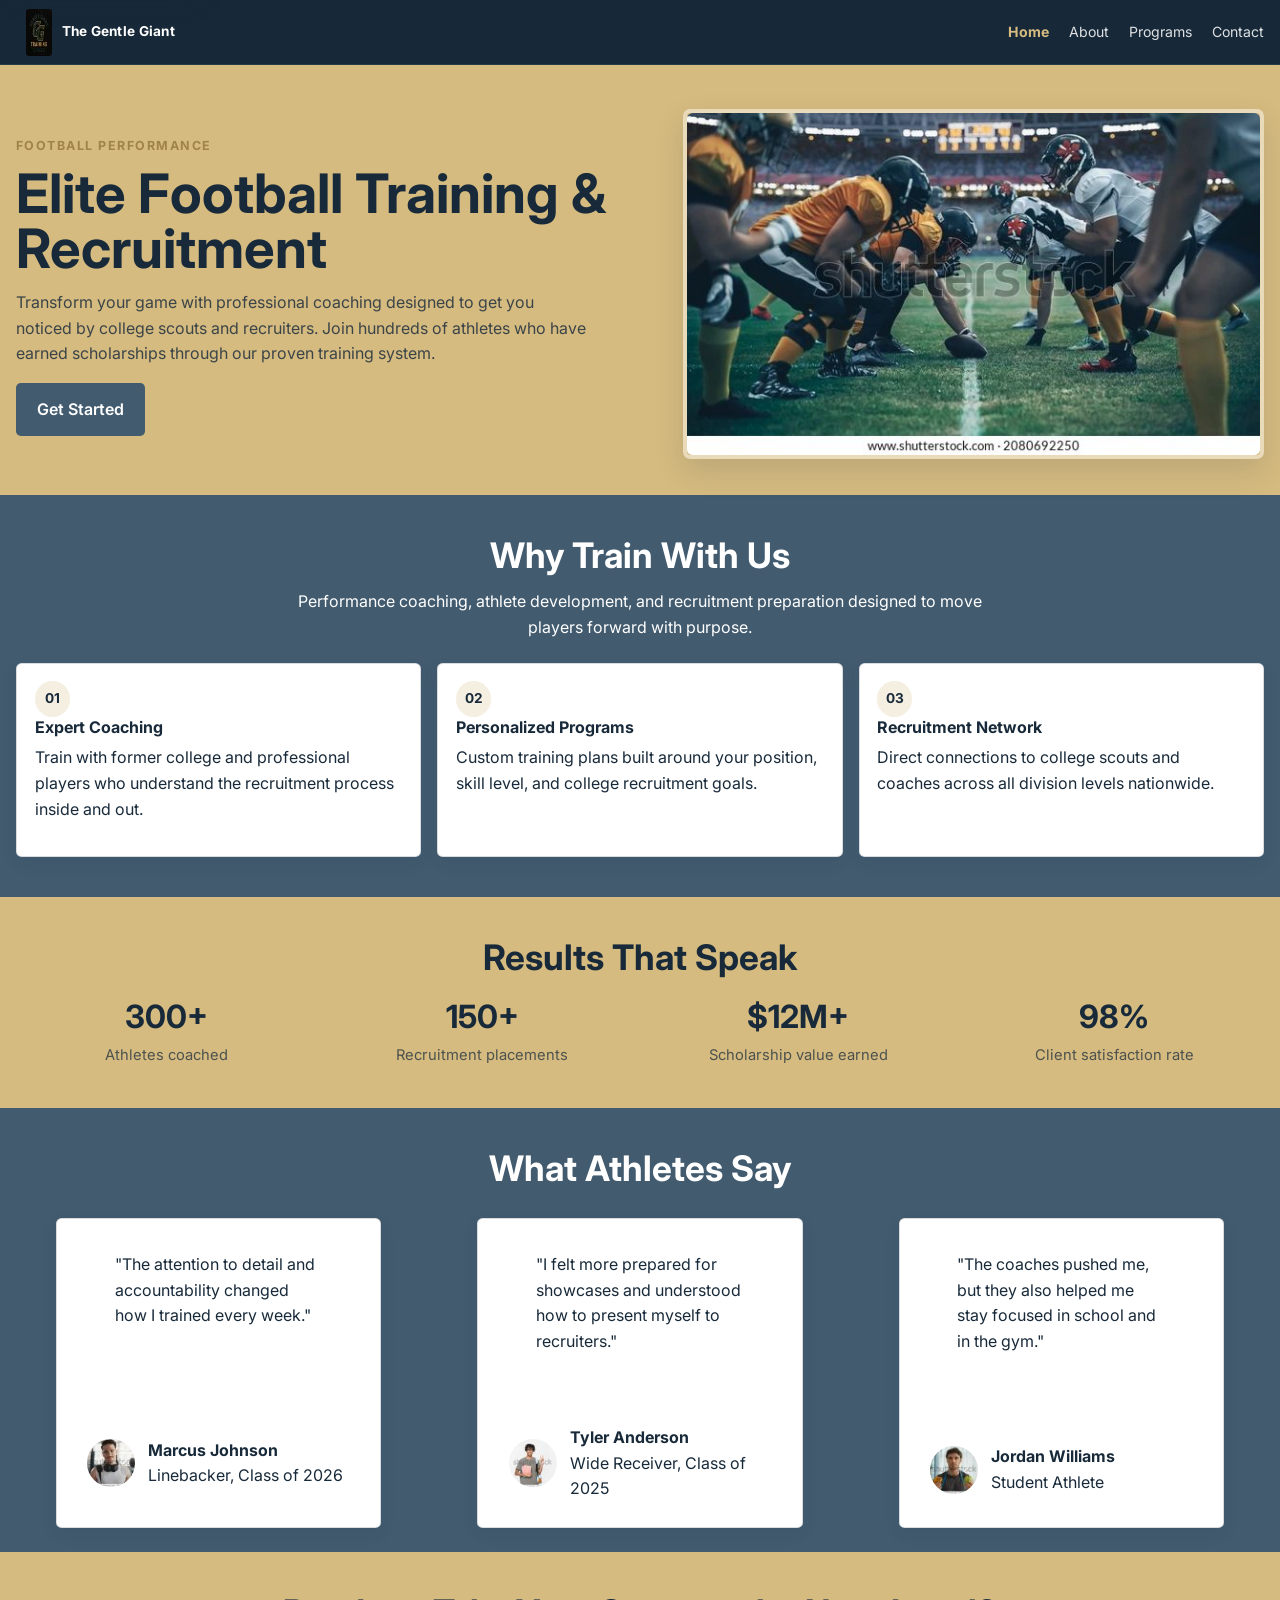
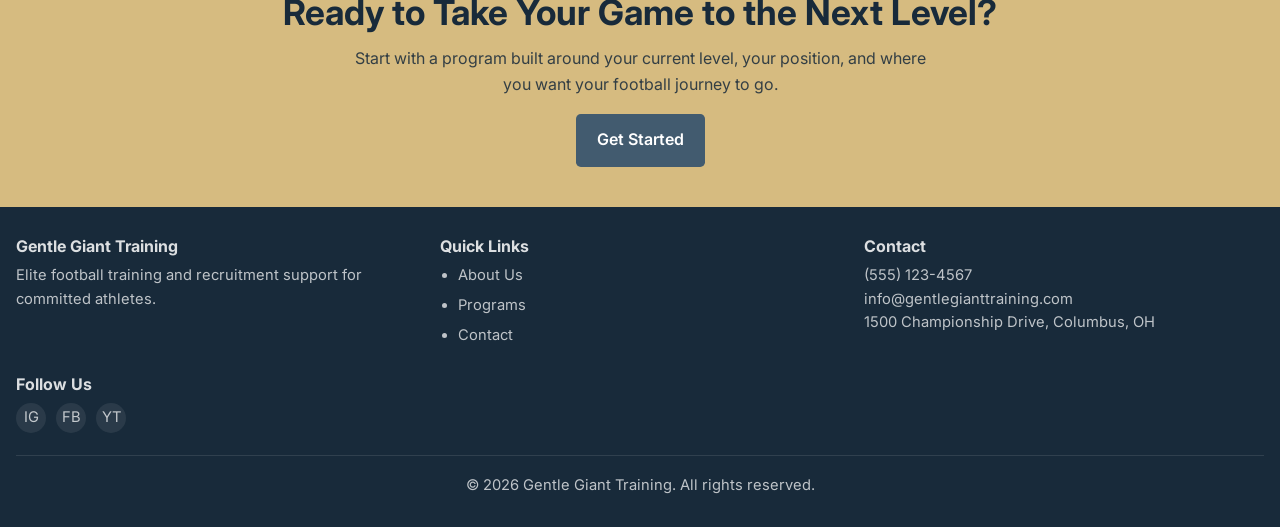
==== index.html @ bf09c84d "creates the draft base of the websites" ====
﻿<!DOCTYPE html>
<html lang="en">
<head>
  <meta charset="UTF-8">
  <meta name="viewport" content="width=device-width, initial-scale=1.0">
  <title>Gentle Giant Training | Elite Football Training &amp; Recruitment</title>
  <meta name="description" content="Gentle Giant Training helps football athletes develop speed, discipline, and recruitment-ready confidence through coaching and mentorship.">
  <link rel="preconnect" href="https://fonts.googleapis.com">
  <link rel="preconnect" href="https://fonts.gstatic.com" crossorigin>
  <link href="https://fonts.googleapis.com/css2?family=Inter:wght@400;500;600;700;800&display=swap" rel="stylesheet">
  <link rel="stylesheet" href="css/main.css">
</head>
<body>
  <!-- This skip link helps keyboard users jump right to the page content. -->
  <a class="skip-link" href="#main-content">Skip to main content</a>

  <!-- This is the top navigation that is reused on all pages. -->
  <header class="site-header">
    <div class="header-inner">
      <a class="brand" href="index.html" aria-label="Gentle Giant Training home">
        <picture>
          <source srcset="images/gentlegiantlogo-48.jpg 48w, images/gentlegiantlogo-96.jpg 96w" sizes="32px">
          <img src="images/gentlegiantlogo-48.jpg" width="48" height="47" alt="Gentle Giant Training logo">
        </picture>
        <span>The Gentle Giant</span>
      </a>
      <button class="menu-toggle" type="button" aria-expanded="false" aria-controls="site-nav" aria-label="Open site navigation">
        <span class="menu-toggle-line" aria-hidden="true"></span>
      </button>
      <nav id="site-nav" class="site-nav" aria-label="Primary navigation" data-open="false">
        <ul>
          <li><a aria-current="page" href="index.html">Home</a></li>
          <li><a href="about.html">About</a></li>
          <li><a href="programs.html">Programs</a></li>
          <li><a href="contact.html">Contact</a></li>
        </ul>
      </nav>
    </div>
  </header>

  <main id="main-content">
    <!-- This is the main hero section for the home page. -->
    <section class="hero">
      <div class="container hero-grid">
        <div class="reveal">
          <span class="eyebrow">Football Performance</span>
          <h1>Elite Football Training &amp; Recruitment</h1>
          <p class="lead">Transform your game with professional coaching designed to get you noticed by college scouts and recruiters. Join hundreds of athletes who have earned scholarships through our proven training system.</p>
          <a class="button" href="programs.html">Get Started</a>
        </div>
        <div class="hero-media reveal">
          <picture>
            <!-- The browser can pick the smaller image on smaller screens. -->
            <source media="(max-width: 480px)" srcset="images/hero-image-360.jpg" sizes="calc(100vw - 2rem)">
            <source media="(min-width: 481px)" srcset="images/hero-image-360.jpg 360w, images/hero-image-600.jpg 600w" sizes="(max-width: 768px) calc(100vw - 2rem), 44vw">
            <img src="images/hero-image-600.jpg" width="600" height="358" alt="Football players lined up on the field during practice" fetchpriority="high">
          </picture>
        </div>
      </div>
    </section>

    <!-- This section explains the main reasons someone would choose the training program. -->
    <section class="section band-dark">
      <div class="container">
        <div class="section-centered reveal">
          <h2 class="section-title">Why Train With Us</h2>
          <p class="section-intro">Performance coaching, athlete development, and recruitment preparation designed to move players forward with purpose.</p>
        </div>
        <div class="card-grid three-up">
          <article class="card feature-card reveal">
            <span class="icon-badge" aria-hidden="true">01</span>
            <h3>Expert Coaching</h3>
            <p>Train with former college and professional players who understand the recruitment process inside and out.</p>
          </article>
          <article class="card feature-card reveal">
            <span class="icon-badge" aria-hidden="true">02</span>
            <h3>Personalized Programs</h3>
            <p>Custom training plans built around your position, skill level, and college recruitment goals.</p>
          </article>
          <article class="card feature-card reveal">
            <span class="icon-badge" aria-hidden="true">03</span>
            <h3>Recruitment Network</h3>
            <p>Direct connections to college scouts and coaches across all division levels nationwide.</p>
          </article>
        </div>
      </div>
    </section>

    <!-- These stats are meant to stand out as quick proof points. -->
    <section class="section band-accent">
      <div class="container">
        <div class="section-centered reveal">
          <h2 class="section-title">Results That Speak</h2>
        </div>
        <div class="stats">
          <div class="stat reveal">
            <strong>300+</strong>
            <span>Athletes coached</span>
          </div>
          <div class="stat reveal">
            <strong>150+</strong>
            <span>Recruitment placements</span>
          </div>
          <div class="stat reveal">
            <strong>$12M+</strong>
            <span>Scholarship value earned</span>
          </div>
          <div class="stat reveal">
            <strong>98%</strong>
            <span>Client satisfaction rate</span>
          </div>
        </div>
      </div>
    </section>

    <!-- I used figure and blockquote here because these are quotes from athletes. -->
    <section class="section band-dark">
      <div class="container">
        <div class="section-centered reveal">
          <h2 class="section-title">What Athletes Say</h2>
        </div>
        <div class="card-grid three-up">
          <figure class="card testimonial-card reveal">
            <blockquote>
              <p>"The attention to detail and accountability changed how I trained every week."</p>
            </blockquote>
            <figcaption class="testimonial-meta">
              <picture>
                <source srcset="images/marcus-johnson-96.jpg 96w, images/marcus-johnson-160.jpg 160w" sizes="48px">
                <img src="images/marcus-johnson-96.jpg" width="96" height="54" alt="Portrait of athlete Marcus Johnson" loading="lazy">
              </picture>
              <span><strong>Marcus Johnson</strong><br>Linebacker, Class of 2026</span>
            </figcaption>
          </figure>
          <figure class="card testimonial-card reveal">
            <blockquote>
              <p>"I felt more prepared for showcases and understood how to present myself to recruiters."</p>
            </blockquote>
            <figcaption class="testimonial-meta">
              <picture>
                <source srcset="images/tyler-anderson-96.jpg 96w, images/tyler-anderson-160.jpg 160w" sizes="48px">
                <img src="images/tyler-anderson-96.jpg" width="96" height="67" alt="Portrait of athlete Tyler Anderson" loading="lazy">
              </picture>
              <span><strong>Tyler Anderson</strong><br>Wide Receiver, Class of 2025</span>
            </figcaption>
          </figure>
          <figure class="card testimonial-card reveal">
            <blockquote>
              <p>"The coaches pushed me, but they also helped me stay focused in school and in the gym."</p>
            </blockquote>
            <figcaption class="testimonial-meta">
              <picture>
                <source srcset="images/jordan-williams-96.jpg 96w, images/jordan-williams-160.jpg 160w" sizes="48px">
                <img src="images/jordan-williams-96.jpg" width="96" height="57" alt="Portrait of athlete Jordan Williams" loading="lazy">
              </picture>
              <span><strong>Jordan Williams</strong><br>Student Athlete</span>
            </figcaption>
          </figure>
        </div>
      </div>
    </section>

    <!-- This is the final call-to-action before the footer. -->
    <section class="section band-accent">
      <div class="container section-centered reveal">
        <h2>Ready to Take Your Game to the Next Level?</h2>
        <p class="lead" style="margin-inline:auto;">Start with a program built around your current level, your position, and where you want your football journey to go.</p>
        <a class="button" href="contact.html">Get Started</a>
      </div>
    </section>
  </main>

  <!-- This footer gives users the important links and contact details again. -->
  <footer class="footer section-tight">
    <div class="container footer-grid four-up">
      <section>
        <h2 class="visually-hidden">Company information</h2>
        <h3>Gentle Giant Training</h3>
        <p>Elite football training and recruitment support for committed athletes.</p>
      </section>
      <nav aria-label="Footer navigation">
        <h3>Quick Links</h3>
        <ul class="footer-links">
          <li><a href="about.html">About Us</a></li>
          <li><a href="programs.html">Programs</a></li>
          <li><a href="contact.html">Contact</a></li>
        </ul>
      </nav>
      <section>
        <h3>Contact</h3>
        <p><a href="tel:5551234567">(555) 123-4567</a><br><a href="mailto:info@gentlegianttraining.com">info@gentlegianttraining.com</a><br>1500 Championship Drive, Columbus, OH</p>
      </section>
      <section>
        <h3>Follow Us</h3>
        <ul class="social-list" aria-label="Social media links">
          <li><a href="#" aria-label="Instagram">IG</a></li>
          <li><a href="#" aria-label="Facebook">FB</a></li>
          <li><a href="#" aria-label="YouTube">YT</a></li>
        </ul>
      </section>
    </div>
    <div class="container copyright">
      <small>&copy; 2026 Gentle Giant Training. All rights reserved.</small>
    </div>
  </footer>

  <!-- This schema helps search engines understand the business information. -->
  <script type="application/ld+json">
    {
      "@context": "https://schema.org",
      "@type": "SportsActivityLocation",
      "name": "Gentle Giant Training",
      "description": "Elite football training and recruitment support for student athletes.",
      "telephone": "+1-555-123-4567",
      "email": "info@gentlegianttraining.com",
      "address": {
        "@type": "PostalAddress",
        "streetAddress": "1500 Championship Drive",
        "addressLocality": "Columbus",
        "addressRegion": "OH"
      }
    }
  </script>
  <script src="javascript/main.js"></script>
</body>
</html>
---- css/main.css ----
:root {
  /* I put the main site colours here so they are easier to reuse. */
  --primary: #182A3A;
  --secondary: #425B6F;
  --accent: #D6BB80;
  --accent-dark: #A08348;
  --white: #FFFFFF;
  --muted: #7A7E74;
  --surface: #F8F8F6;
  --border: rgba(24, 42, 58, 0.16);
  --shadow: 0 12px 30px rgba(24, 42, 58, 0.14);
  --radius: 0.35rem;
  --container: min(92rem, calc(100% - 2rem));
}

*,
*::before,
*::after {
  /* This makes padding and borders easier to work with. */
  box-sizing: border-box;
}

html {
  scroll-behavior: smooth;
}

body {
  /* This sets up the main font and base page colours. */
  margin: 0;
  font-family: "Inter", sans-serif;
  background: var(--primary);
  color: var(--primary);
  line-height: 1.6;
}

img {
  /* This keeps images from overflowing their containers. */
  display: block;
  max-width: 100%;
}

picture {
  /* This lets picture tags act like the image inside them in most places. */
  display: contents;
}

.hero-media picture,
.image-panel picture {
  display: block;
  width: 100%;
  height: 100%;
}

a {
  color: inherit;
}

a:hover {
  color: var(--accent-dark);
}

:focus-visible {
  /* This makes keyboard focus easier to see. */
  outline: 3px solid var(--accent-dark);
  outline-offset: 3px;
}

.visually-hidden {
  /* This hides text visually but still lets screen readers read it. */
  position: absolute;
  width: 1px;
  height: 1px;
  padding: 0;
  margin: -1px;
  overflow: hidden;
  clip: rect(0, 0, 0, 0);
  white-space: nowrap;
  border: 0;
}

.skip-link {
  /* The skip link is hidden until it gets keyboard focus. */
  position: absolute;
  left: 1rem;
  top: -4rem;
  z-index: 1000;
  padding: 0.75rem 1rem;
  background: var(--white);
  color: var(--primary);
  border-radius: var(--radius);
  text-decoration: none;
  box-shadow: var(--shadow);
}

.skip-link:focus {
  top: 1rem;
}

.site-header {
  /* This keeps the menu at the top while scrolling. */
  position: sticky;
  top: 0;
  z-index: 20;
  background: rgba(24, 42, 58, 0.98);
  border-bottom: 1px solid rgba(255, 255, 255, 0.08);
}

.header-inner,
.container {
  /* This gives the content a max width and keeps it centered. */
  width: var(--container);
  margin: 0 auto;
}

.header-inner {
  display: flex;
  align-items: center;
  justify-content: space-between;
  gap: 1rem;
  min-height: 4rem;
}

.brand {
  display: inline-flex;
  align-items: center;
  gap: 0.6rem;
  text-decoration: none;
  font-size: 0.85rem;
  font-weight: 700;
  letter-spacing: 0.02em;
  color: var(--white);
}

.brand img {
  width: 1.65rem;
  border-radius: 0.2rem;
}

.menu-toggle {
  /* This is the mobile menu button. */
  display: inline-flex;
  align-items: center;
  justify-content: center;
  width: 2.75rem;
  height: 2.75rem;
  padding: 0;
  border: 1px solid rgba(255, 255, 255, 0.22);
  border-radius: var(--radius);
  background: transparent;
  color: var(--white);
}

.menu-toggle-line {
  display: block;
  width: 1.25rem;
  height: 2px;
  background: currentColor;
  position: relative;
}

.menu-toggle-line::before,
.menu-toggle-line::after {
  content: "";
  position: absolute;
  left: 0;
  width: 1.25rem;
  height: 2px;
  background: currentColor;
}

.menu-toggle-line::before {
  top: -0.35rem;
}

.menu-toggle-line::after {
  top: 0.35rem;
}

.site-nav {
  /* On small screens the menu starts hidden and opens with JavaScript. */
  position: absolute;
  top: calc(100% + 1px);
  left: 0;
  right: 0;
  background: var(--primary);
  border-bottom: 1px solid rgba(255, 255, 255, 0.08);
  display: none;
}

.site-nav[data-open="true"] {
  display: block;
}

.site-nav ul {
  list-style: none;
  margin: 0;
  padding: 0.5rem 1rem 1rem;
}

.site-nav a {
  display: block;
  padding: 0.75rem 0;
  font-size: 0.92rem;
  text-decoration: none;
  color: rgba(255, 255, 255, 0.86);
}

.site-nav a[aria-current="page"] {
  font-weight: 700;
  color: var(--accent);
}

.hero,
.hero-banner,
.band-accent {
  /* Gold sections use the accent colour from the palette. */
  background: var(--accent);
}

.band-dark {
  /* Dark sections use the blue-gray colour. */
  background: var(--secondary);
  color: var(--white);
}

.band-dark h1,
.band-dark h2,
.band-dark h3,
.band-dark h4,
.band-dark p,
.band-dark li,
.band-dark summary,
.band-dark label,
.band-dark strong,
.band-dark span {
  color: inherit;
}

.footer {
  background: var(--primary);
  color: rgba(255, 255, 255, 0.85);
}

.hero {
  /* This is the main top section spacing. */
  padding: 2.75rem 0 2.25rem;
}

.hero-grid {
  /* This stacks on mobile and becomes two columns on desktop. */
  display: grid;
  gap: 1.5rem;
  align-items: center;
}

.eyebrow {
  display: inline-block;
  margin-bottom: 0.6rem;
  font-size: 0.78rem;
  font-weight: 700;
  text-transform: uppercase;
  letter-spacing: 0.12em;
  color: var(--accent-dark);
}

h1,
h2,
h3,
h4,
p {
  margin-top: 0;
}

h1 {
  margin-bottom: 0.85rem;
  font-size: clamp(2rem, 5vw, 3.4rem);
  line-height: 1.02;
}

h2 {
  margin-bottom: 0.85rem;
  font-size: clamp(1.45rem, 3vw, 2.2rem);
  line-height: 1.15;
}

h3 {
  margin-bottom: 0.55rem;
  font-size: 1rem;
  line-height: 1.25;
}

.lead {
  max-width: 36rem;
  color: rgba(24, 42, 58, 0.82);
}

.band-dark .lead {
  color: rgba(255, 255, 255, 0.86);
}

.section {
  padding: 2.5rem 0;
}

.section-tight {
  padding: 1.8rem 0;
}

.section-title,
.section-intro,
.section-centered {
  text-align: center;
}

.section-intro {
  max-width: 44rem;
  margin: 0 auto 1.4rem;
  color: rgba(255, 255, 255, 0.82);
}

.band-accent .section-intro,
.band-accent .section-title {
  color: var(--primary);
}

.band-accent p,
.band-accent li,
.band-accent label,
.band-accent summary {
  color: rgba(24, 42, 58, 0.86);
}

.button,
button,
input,
textarea,
summary {
  font: inherit;
}

.button {
  /* This is the main button style used across the site. */
  display: inline-flex;
  align-items: center;
  justify-content: center;
  min-width: 8rem;
  padding: 0.8rem 1.25rem;
  border: 1px solid transparent;
  border-radius: 0.3rem;
  background: var(--secondary);
  color: var(--white);
  text-decoration: none;
  font-weight: 600;
  transition: transform 180ms ease, background-color 180ms ease, border-color 180ms ease;
}

.button:hover,
.button:focus-visible {
  background: var(--primary);
  color: var(--white);
  transform: translateY(-1px);
}

.button-secondary {
  background: var(--accent);
  color: var(--primary);
  border-color: rgba(24, 42, 58, 0.18);
}

.button-secondary:hover,
.button-secondary:focus-visible {
  background: var(--accent-dark);
  color: var(--white);
}

.card-grid {
  /* This grid is reused for card layouts. */
  display: grid;
  gap: 1rem;
}

.card {
  /* Cards stay white so they stand out on both gold and dark sections. */
  background: var(--white);
  border: 1px solid var(--border);
  border-radius: var(--radius);
  padding: 1.1rem;
  box-shadow: 0 6px 16px rgba(24, 42, 58, 0.08);
  color: var(--primary);
}

.band-dark .card,
.band-dark .card h1,
.band-dark .card h2,
.band-dark .card h3,
.band-dark .card h4,
.band-dark .card p,
.band-dark .card li,
.band-dark .card summary,
.band-dark .card label,
.band-dark .card strong,
.band-dark .card span {
  color: var(--primary);
}

.feature-card,
.program-card,
.testimonial-card,
.schedule-card,
.pricing-card,
.contact-card {
  height: 100%;
}

.icon-badge {
  width: 2.2rem;
  height: 2.2rem;
  display: inline-grid;
  place-items: center;
  border-radius: 50%;
  background: rgba(214, 187, 128, 0.24);
  color: var(--accent-dark);
  font-size: 0.85rem;
  font-weight: 700;
}

.stats {
  display: grid;
  gap: 1rem;
  text-align: center;
}

.stat strong {
  display: block;
  font-size: clamp(1.5rem, 3vw, 2rem);
}

.stat span {
  color: rgba(24, 42, 58, 0.72);
  font-size: 0.92rem;
}

.band-dark .stat span {
  color: rgba(255, 255, 255, 0.78);
}

.hero-media img,
.image-panel img {
  /* This makes the images crop nicely inside their boxes. */
  width: 100%;
  height: 100%;
  object-fit: cover;
  border-radius: var(--radius);
}

.hero-media {
  min-height: 16rem;
  border: 4px solid rgba(255, 255, 255, 0.45);
  border-radius: calc(var(--radius) + 0.1rem);
  overflow: hidden;
  box-shadow: var(--shadow);
}

.program-visual {
  /* This controls the wide field image on the Programs page. */
  max-width: 70rem;
  min-height: clamp(13rem, 32vw, 25rem);
  margin: 0 auto 2rem;
  box-shadow: var(--shadow);
}

.programs-grid {
  max-width: 70rem;
  margin: 0 auto;
}

.schedule-grid {
  max-width: 70rem;
  margin: 0 auto;
}

.schedule-card {
  min-height: 100%;
}

.coach-grid {
  /* This grid holds the coach cards. */
  display: grid;
  gap: 1.2rem;
  text-align: center;
}

.coach-card {
  background: transparent;
  border: 0;
  box-shadow: none;
  color: inherit;
  padding: 0;
}

.coach-card img {
  width: 5.5rem;
  height: 5.5rem;
  margin: 0 auto 0.8rem;
  border-radius: 50%;
  object-fit: cover;
  border: 3px solid rgba(24, 42, 58, 0.15);
}

.coach-card p {
  max-width: 18rem;
  margin-left: auto;
  margin-right: auto;
  color: rgba(24, 42, 58, 0.82);
}

.timeline {
  /* This is the stacked timeline on the About page. */
  display: grid;
  gap: 0.8rem;
}

.timeline-item {
  display: grid;
  grid-template-columns: 3.25rem 1fr;
  gap: 0.85rem;
  align-items: start;
}

.timeline-year {
  display: inline-flex;
  align-items: center;
  justify-content: center;
  min-height: 3rem;
  background: var(--primary);
  color: var(--white);
  border-radius: var(--radius);
  font-weight: 700;
}

.timeline-body {
  background: var(--white);
  color: var(--primary);
  border: 1px solid var(--border);
  border-radius: var(--radius);
  padding: 0.9rem 1rem;
}

.values-grid {
  /* This grid holds the values and the blue star icons. */
  display: grid;
  gap: 1rem;
  text-align: center;
}

.value-item {
  position: relative;
  padding: 1rem;
}

.value-icon {
  display: block;
  width: 2rem;
  height: 2rem;
  margin: 0 auto 0.65rem;
  object-fit: contain;
}

.image-panel {
  min-height: 13rem;
  overflow: hidden;
  border-radius: var(--radius);
  border: 1px solid rgba(255, 255, 255, 0.24);
}

.checklist,
.footer-links {
  margin: 0;
  padding-left: 1.1rem;
}

.checklist li + li,
.footer-links li + li {
  margin-top: 0.4rem;
}

.pricing-grid {
  /* This grid holds the pricing cards. */
  display: grid;
  gap: 1rem;
}

.pricing-card {
  display: flex;
  flex-direction: column;
  justify-content: space-between;
}

.pricing-card.featured {
  border-color: rgba(160, 131, 72, 0.6);
  box-shadow: 0 10px 22px rgba(160, 131, 72, 0.18);
}

.price {
  display: flex;
  align-items: baseline;
  gap: 0.3rem;
  margin-bottom: 1rem;
}

.price strong {
  font-size: 2rem;
}

.price span {
  color: rgba(24, 42, 58, 0.64);
}

.form-grid {
  /* This keeps the form fields spaced out evenly. */
  display: grid;
  gap: 0.9rem;
}

.field-row {
  display: grid;
  gap: 0.9rem;
}

label {
  display: block;
  margin-bottom: 0.35rem;
  font-size: 0.92rem;
  font-weight: 600;
}

input,
textarea {
  width: 100%;
  padding: 0.8rem 0.9rem;
  border: 1px solid rgba(24, 42, 58, 0.24);
  border-radius: 0.3rem;
  background: var(--white);
  color: var(--primary);
}

textarea {
  min-height: 8rem;
  resize: vertical;
}

.checkbox-row {
  display: flex;
  align-items: flex-start;
  gap: 0.65rem;
}

.checkbox-row input {
  width: auto;
  margin-top: 0.2rem;
}

.checkbox-row label,
.contact-card p,
.program-card p,
.program-card li,
.schedule-card p,
.pricing-card li,
.testimonial-card span,
.timeline-body p {
  color: rgba(24, 42, 58, 0.82);
}

.map-frame {
  width: 100%;
  min-height: 14rem;
  border: 0;
  border-radius: var(--radius);
  background: var(--surface);
}

.faq-list {
  /* The FAQ items stack with a small gap. */
  display: grid;
  gap: 0.6rem;
}

.faq-item {
  background: var(--white);
  border: 1px solid rgba(24, 42, 58, 0.14);
  border-radius: var(--radius);
  overflow: hidden;
}

.faq-item summary {
  list-style: none;
  cursor: pointer;
  padding: 0.9rem 1rem;
  font-weight: 600;
  background: var(--white);
  color: var(--primary);
}

.faq-item summary::-webkit-details-marker {
  display: none;
}

.faq-item p {
  padding: 0 1rem 1rem;
  margin-bottom: 0;
  color: rgba(24, 42, 58, 0.82);
}

.testimonial-card {
  display: grid;
  gap: 0.9rem;
}

.testimonial-meta {
  display: flex;
  align-items: center;
  gap: 0.8rem;
}

.testimonial-meta img {
  width: 3rem;
  height: 3rem;
  border-radius: 50%;
  object-fit: cover;
}

.hours-list {
  display: grid;
  gap: 0.45rem;
}

.hours-item {
  display: flex;
  justify-content: space-between;
  gap: 1rem;
  border-bottom: 1px solid rgba(24, 42, 58, 0.08);
  padding-bottom: 0.45rem;
}

.hours-item:last-child {
  border-bottom: 0;
  padding-bottom: 0;
}

.footer-grid {
  /* This lays out the footer columns. */
  display: grid;
  gap: 1.5rem;
}

.footer small,
.footer p,
.footer li {
  color: rgba(255, 255, 255, 0.72);
  font-size: 0.92rem;
}

.footer a {
  text-decoration: none;
}

.social-list {
  display: flex;
  gap: 0.6rem;
  padding: 0;
  margin: 0;
  list-style: none;
}

.social-list a {
  width: 1.9rem;
  height: 1.9rem;
  display: inline-grid;
  place-items: center;
  border-radius: 50%;
  background: rgba(255, 255, 255, 0.08);
}

.copyright {
  margin-top: 1.4rem;
  padding-top: 1rem;
  border-top: 1px solid rgba(255, 255, 255, 0.1);
  text-align: center;
}

.reveal {
  /* This is the starting state before the scroll animation shows the item. */
  opacity: 0;
  transform: translateY(20px);
  transition: opacity 400ms ease, transform 400ms ease;
}

.reveal.is-visible {
  opacity: 1;
  transform: translateY(0);
}

@media (prefers-reduced-motion: reduce) {
  /* This turns off animations for people who prefer less motion. */
  html {
    scroll-behavior: auto;
  }

  *,
  *::before,
  *::after {
    animation: none !important;
    transition: none !important;
  }

  .reveal {
    opacity: 1;
    transform: none;
  }
}

@media (min-width: 480px) {
  /* Tablet-sized screens start getting two-column sections. */
  .card-grid.two-up,
  .stats,
  .values-grid,
  .pricing-grid,
  .field-row,
  .footer-grid {
    grid-template-columns: repeat(2, minmax(0, 1fr));
  }

  .coach-grid {
    grid-template-columns: repeat(2, minmax(0, 1fr));
  }
}

@media (min-width: 769px) {
  /* Desktop screens get the full navigation and wider grids. */
  .menu-toggle {
    display: none;
  }

  .site-nav {
    position: static;
    display: block;
    background: transparent;
    border-bottom: 0;
  }

  .site-nav ul {
    display: flex;
    align-items: center;
    gap: 1.25rem;
    padding: 0;
  }

  .site-nav a {
    padding: 0;
    font-size: 0.88rem;
  }

  .hero-grid,
  .card-grid.three-up,
  .pricing-grid,
  .footer-grid.four-up {
    grid-template-columns: repeat(3, minmax(0, 1fr));
  }

  .hero-grid {
    grid-template-columns: minmax(0, 1.05fr) minmax(18rem, 0.95fr);
  }

  .card-grid.four-up,
  .stats,
  .values-grid {
    grid-template-columns: repeat(4, minmax(0, 1fr));
  }

  .coach-grid {
    grid-template-columns: repeat(3, minmax(0, 1fr));
  }

  .contact-layout {
    display: grid;
    grid-template-columns: minmax(0, 1.45fr) minmax(15rem, 0.72fr);
    gap: 1rem;
    align-items: start;
  }

  .schedule-grid {
    grid-template-columns: repeat(2, minmax(0, 1fr));
  }
}

@media (max-width: 479px) {
  /* These rules make tiny screens a bit more comfortable. */
  .header-inner,
  .container {
    width: min(100% - 1rem, 40rem);
  }

  .hero {
    padding-top: 2rem;
  }

  .timeline-item {
    grid-template-columns: 1fr;
  }

  .timeline-year {
    min-height: 2.5rem;
    justify-content: flex-start;
    padding: 0 1rem;
  }
}
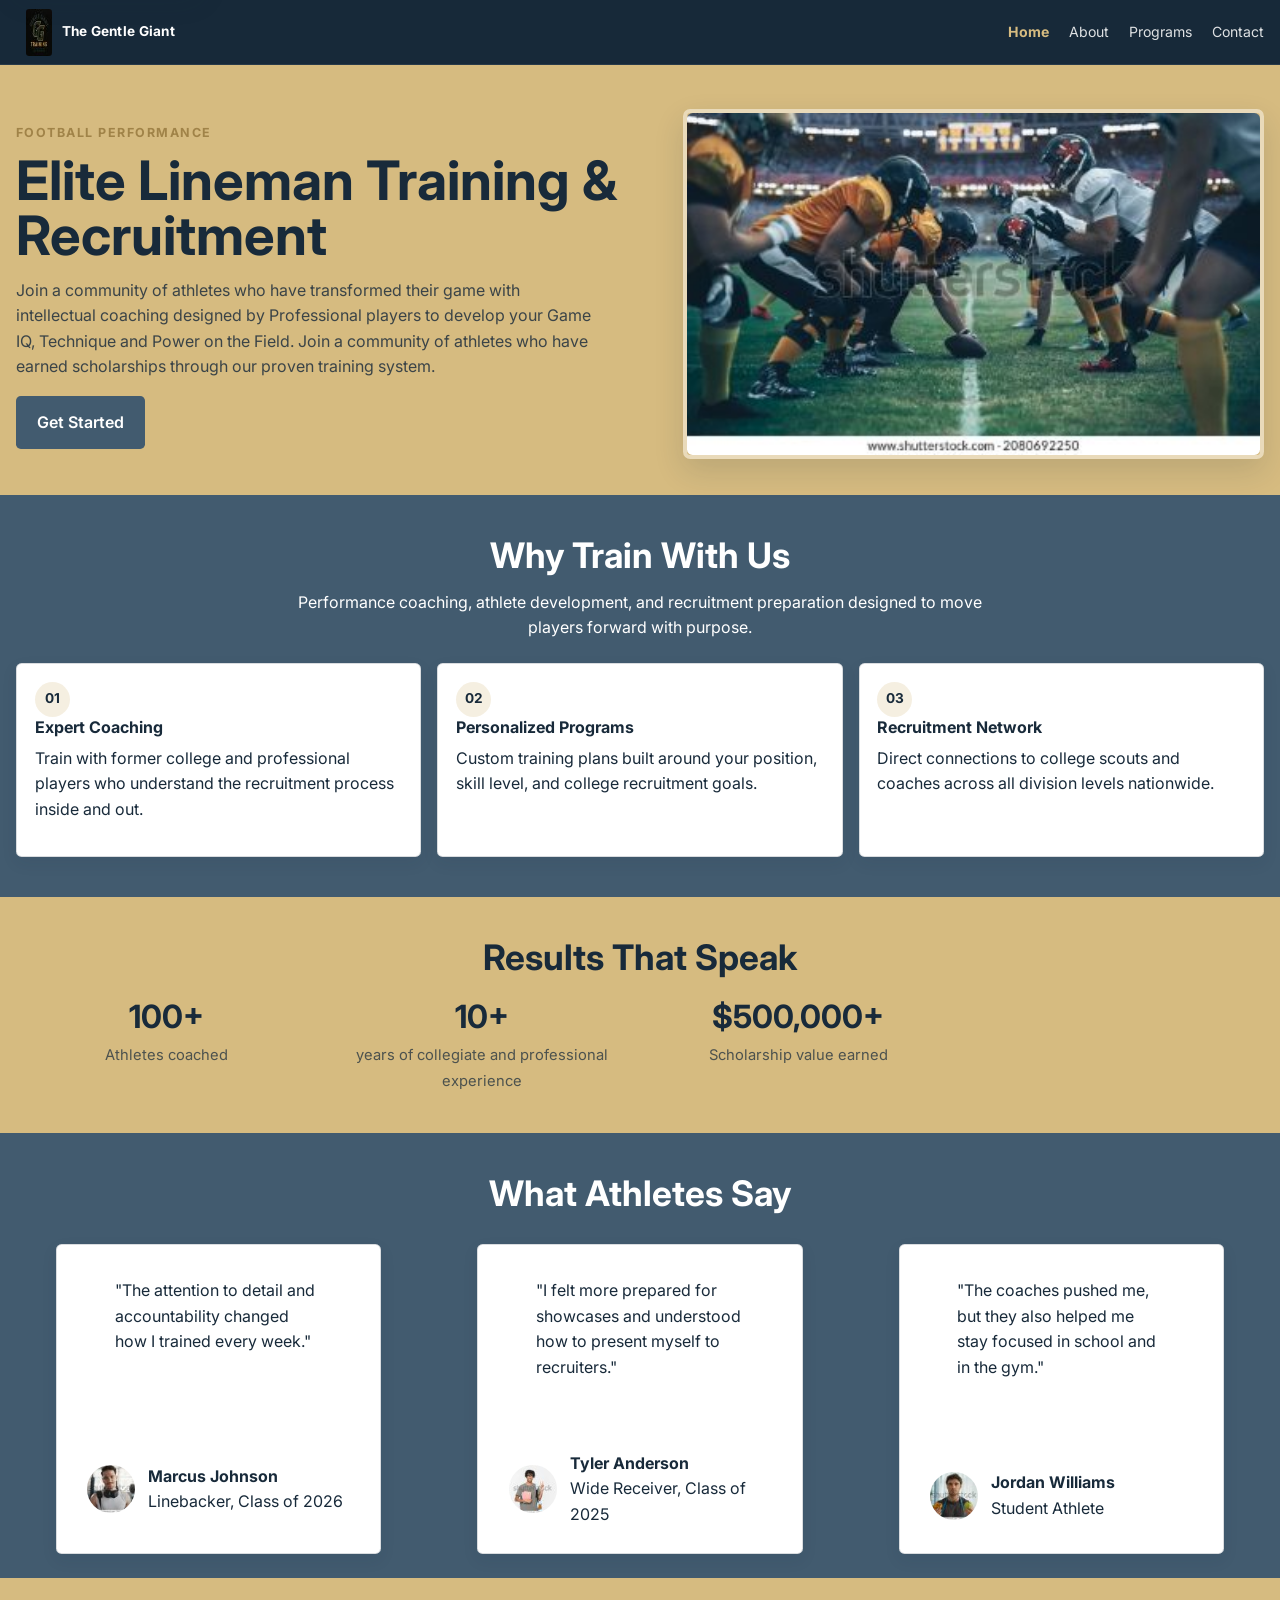
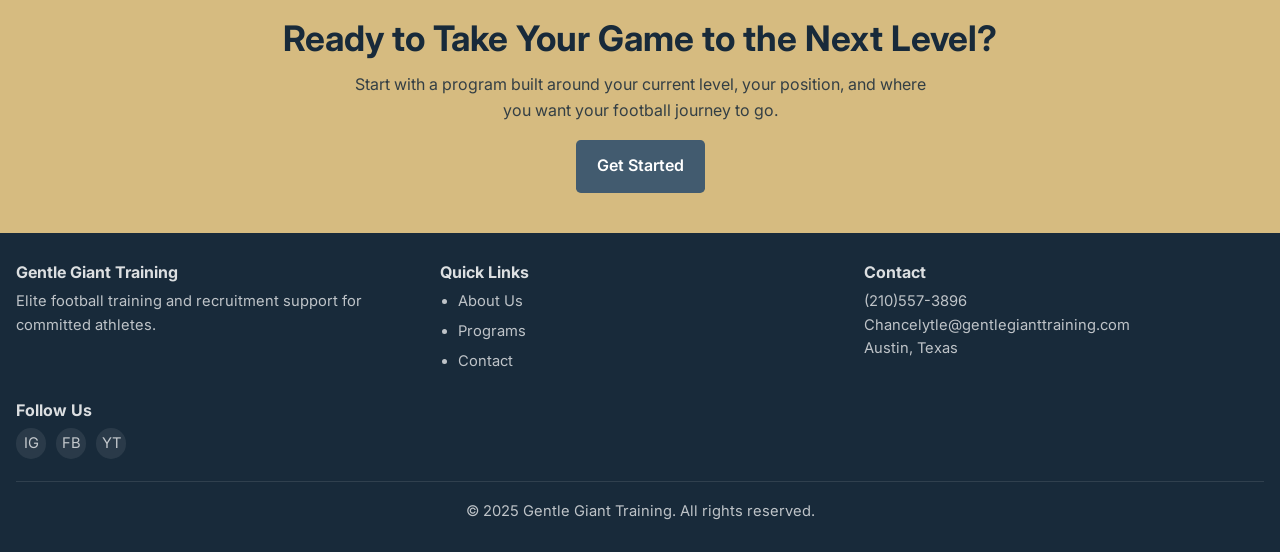
==== commit e3026ca2: "creates the changes the customer wants" ====
--- a/index.html
+++ b/index.html
@@ -44,8 +44,8 @@
       <div class="container hero-grid">
         <div class="reveal">
           <span class="eyebrow">Football Performance</span>
-          <h1>Elite Football Training &amp; Recruitment</h1>
-          <p class="lead">Transform your game with professional coaching designed to get you noticed by college scouts and recruiters. Join hundreds of athletes who have earned scholarships through our proven training system.</p>
+          <h1>Elite Lineman Training &amp; Recruitment</h1>
+          <p class="lead">Join a community of athletes who have transformed their game with intellectual coaching designed by Professional players to develop your Game IQ, Technique and Power on the Field. Join a community of athletes who have earned scholarships through our proven training system.</p>
           <a class="button" href="programs.html">Get Started</a>
         </div>
         <div class="hero-media reveal">
@@ -94,20 +94,16 @@
         </div>
         <div class="stats">
           <div class="stat reveal">
-            <strong>300+</strong>
+            <strong>100+</strong>
             <span>Athletes coached</span>
           </div>
           <div class="stat reveal">
-            <strong>150+</strong>
-            <span>Recruitment placements</span>
+            <strong>10+</strong>
+            <span>years of collegiate and professional experience</span>
           </div>
           <div class="stat reveal">
-            <strong>$12M+</strong>
+            <strong>$500,000+</strong>
             <span>Scholarship value earned</span>
-          </div>
-          <div class="stat reveal">
-            <strong>98%</strong>
-            <span>Client satisfaction rate</span>
           </div>
         </div>
       </div>
@@ -188,7 +184,7 @@
       </nav>
       <section>
         <h3>Contact</h3>
-        <p><a href="tel:5551234567">(555) 123-4567</a><br><a href="mailto:info@gentlegianttraining.com">info@gentlegianttraining.com</a><br>1500 Championship Drive, Columbus, OH</p>
+        <p><a href="tel:5551234567">(210)557-3896</a><br><a href="mailto:Chancelytle@gentlegianttraining.com">Chancelytle@gentlegianttraining.com</a><br>Austin, Texas</p>
       </section>
       <section>
         <h3>Follow Us</h3>
@@ -200,7 +196,7 @@
       </section>
     </div>
     <div class="container copyright">
-      <small>&copy; 2026 Gentle Giant Training. All rights reserved.</small>
+      <small>&copy; 2025 Gentle Giant Training. All rights reserved.</small>
     </div>
   </footer>
 
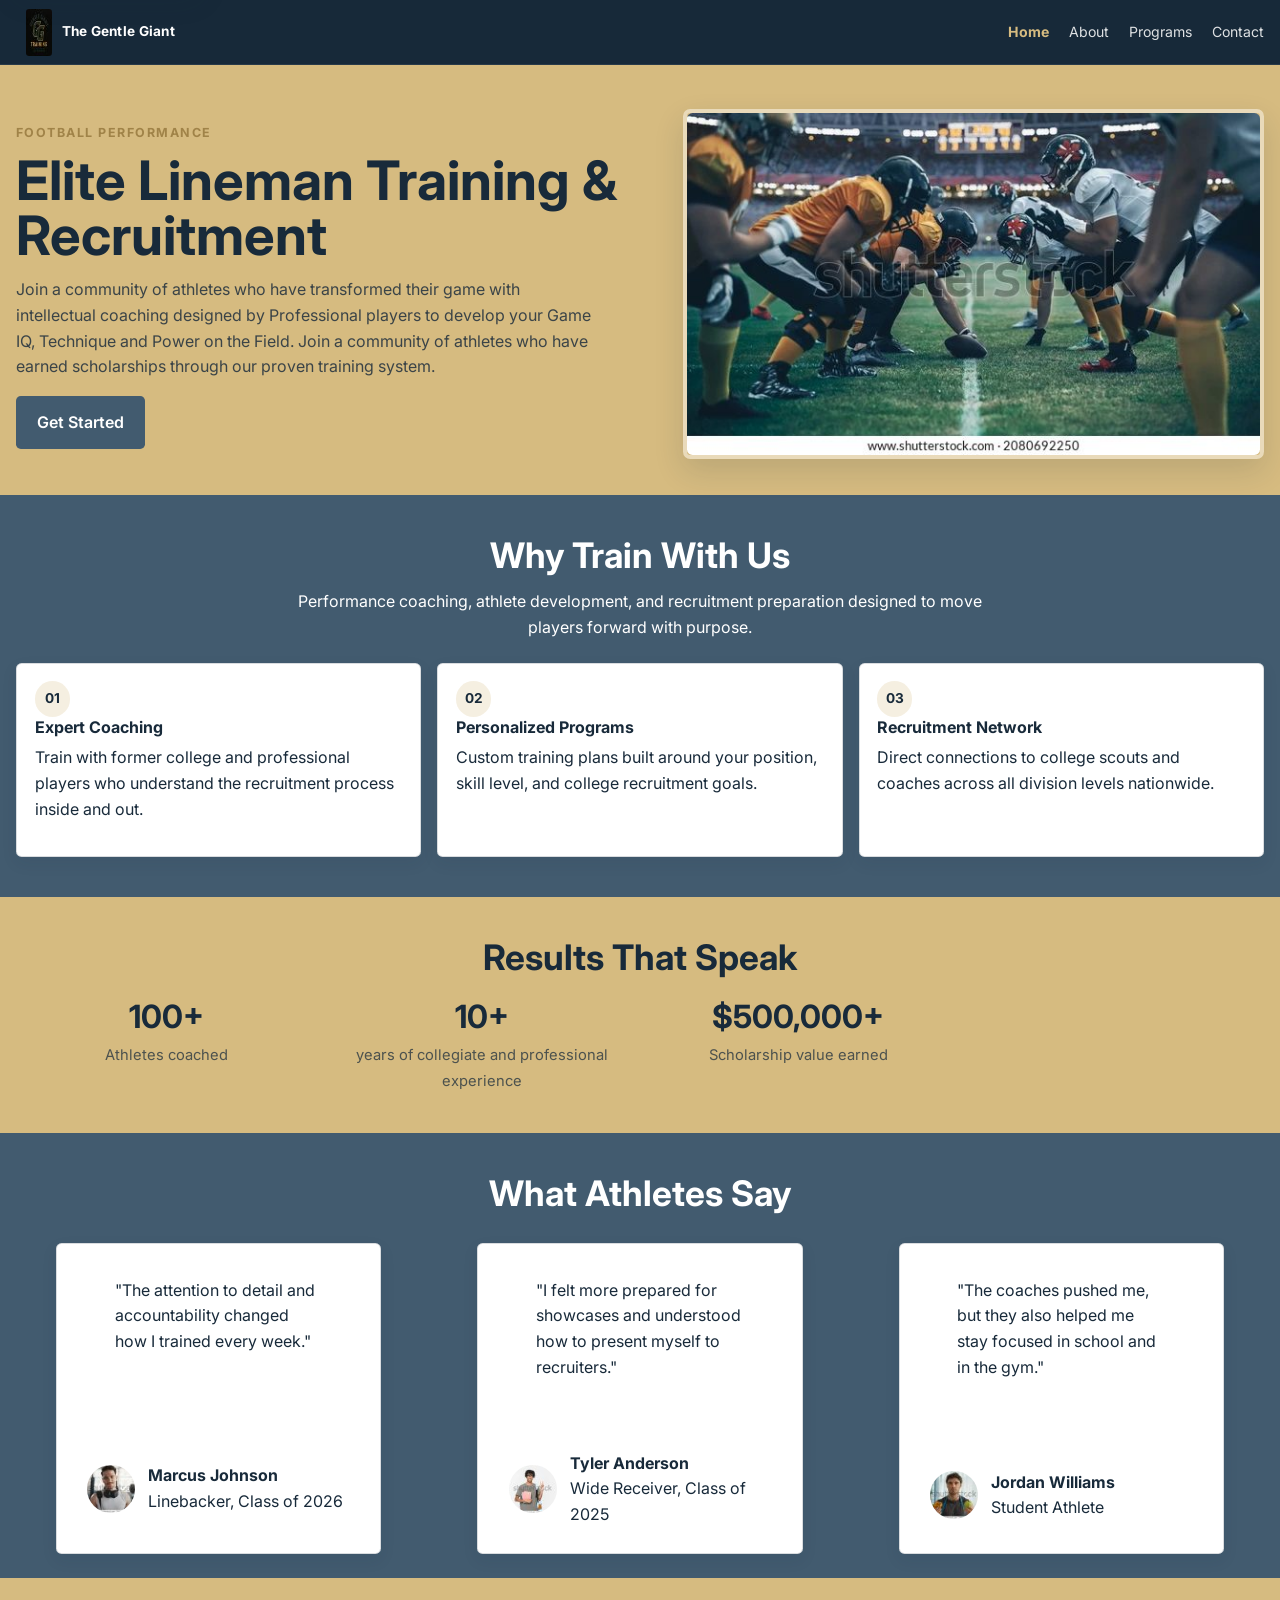
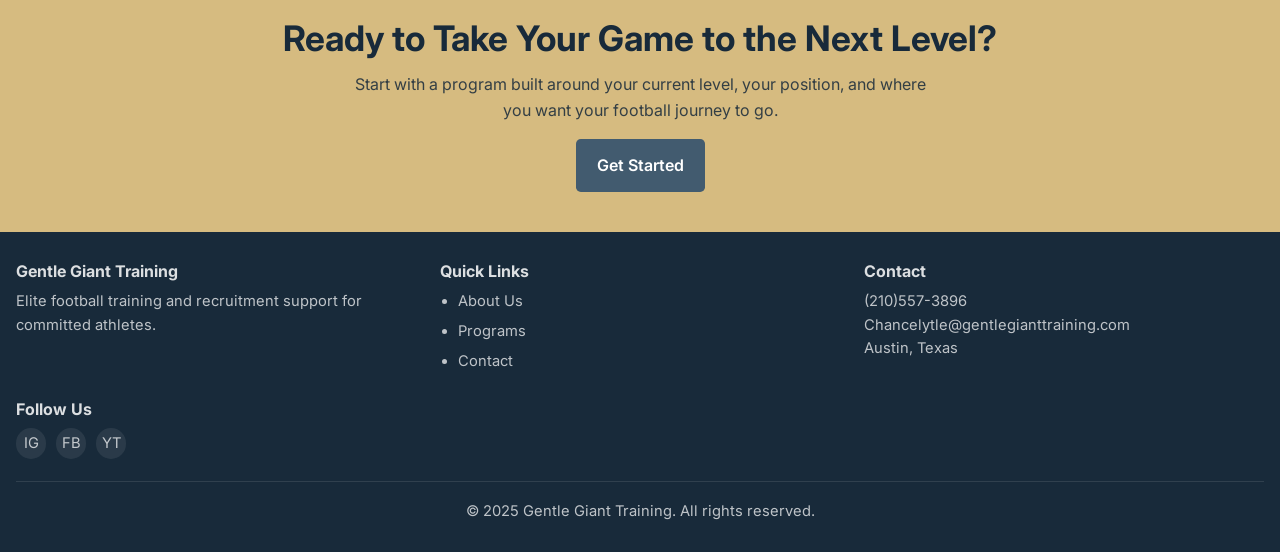
==== commit 73564ffb: "changes backhand of all footers" ====
--- a/index.html
+++ b/index.html
@@ -184,7 +184,7 @@
       </nav>
       <section>
         <h3>Contact</h3>
-        <p><a href="tel:5551234567">(210)557-3896</a><br><a href="mailto:Chancelytle@gentlegianttraining.com">Chancelytle@gentlegianttraining.com</a><br>Austin, Texas</p>
+        <p><a href="tel:2105573896">(210)557-3896</a><br><a href="mailto:Chancelytle@gentlegianttraining.com">Chancelytle@gentlegianttraining.com</a><br>Austin, Texas</p>
       </section>
       <section>
         <h3>Follow Us</h3>
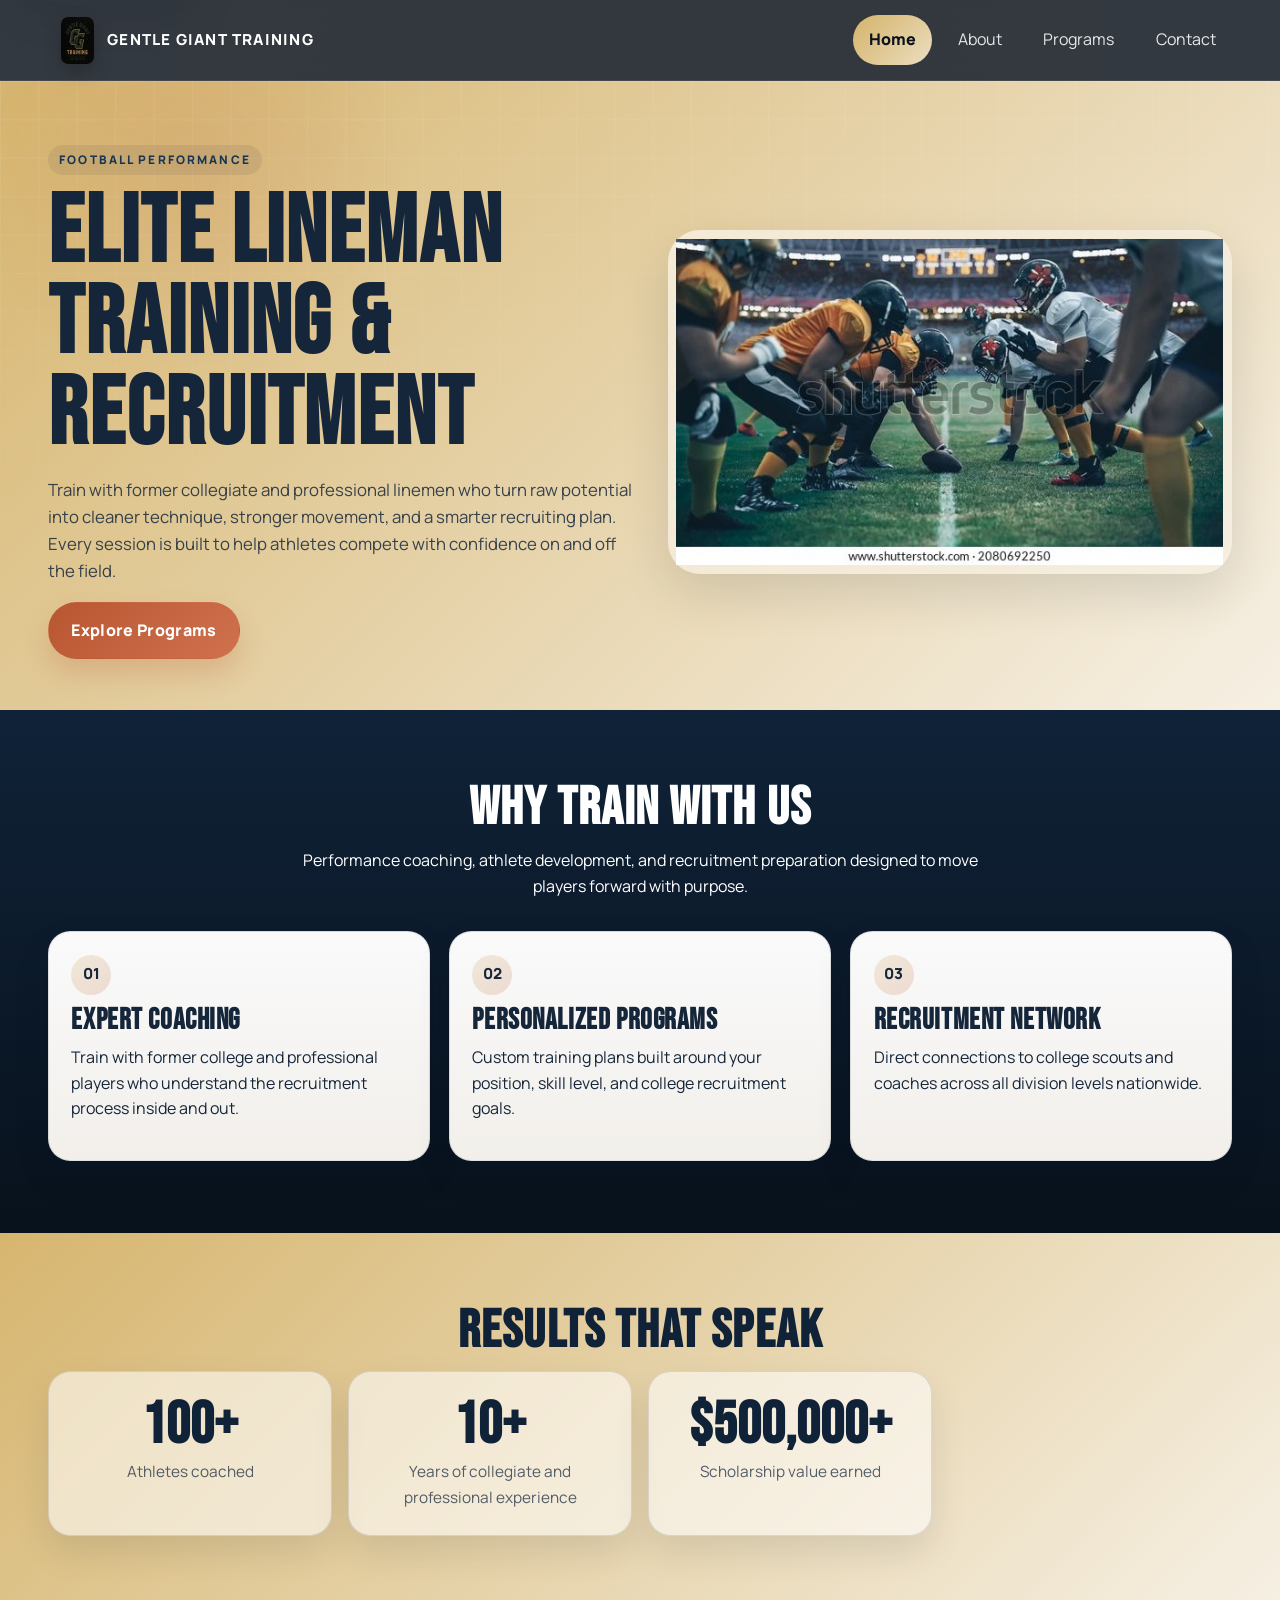
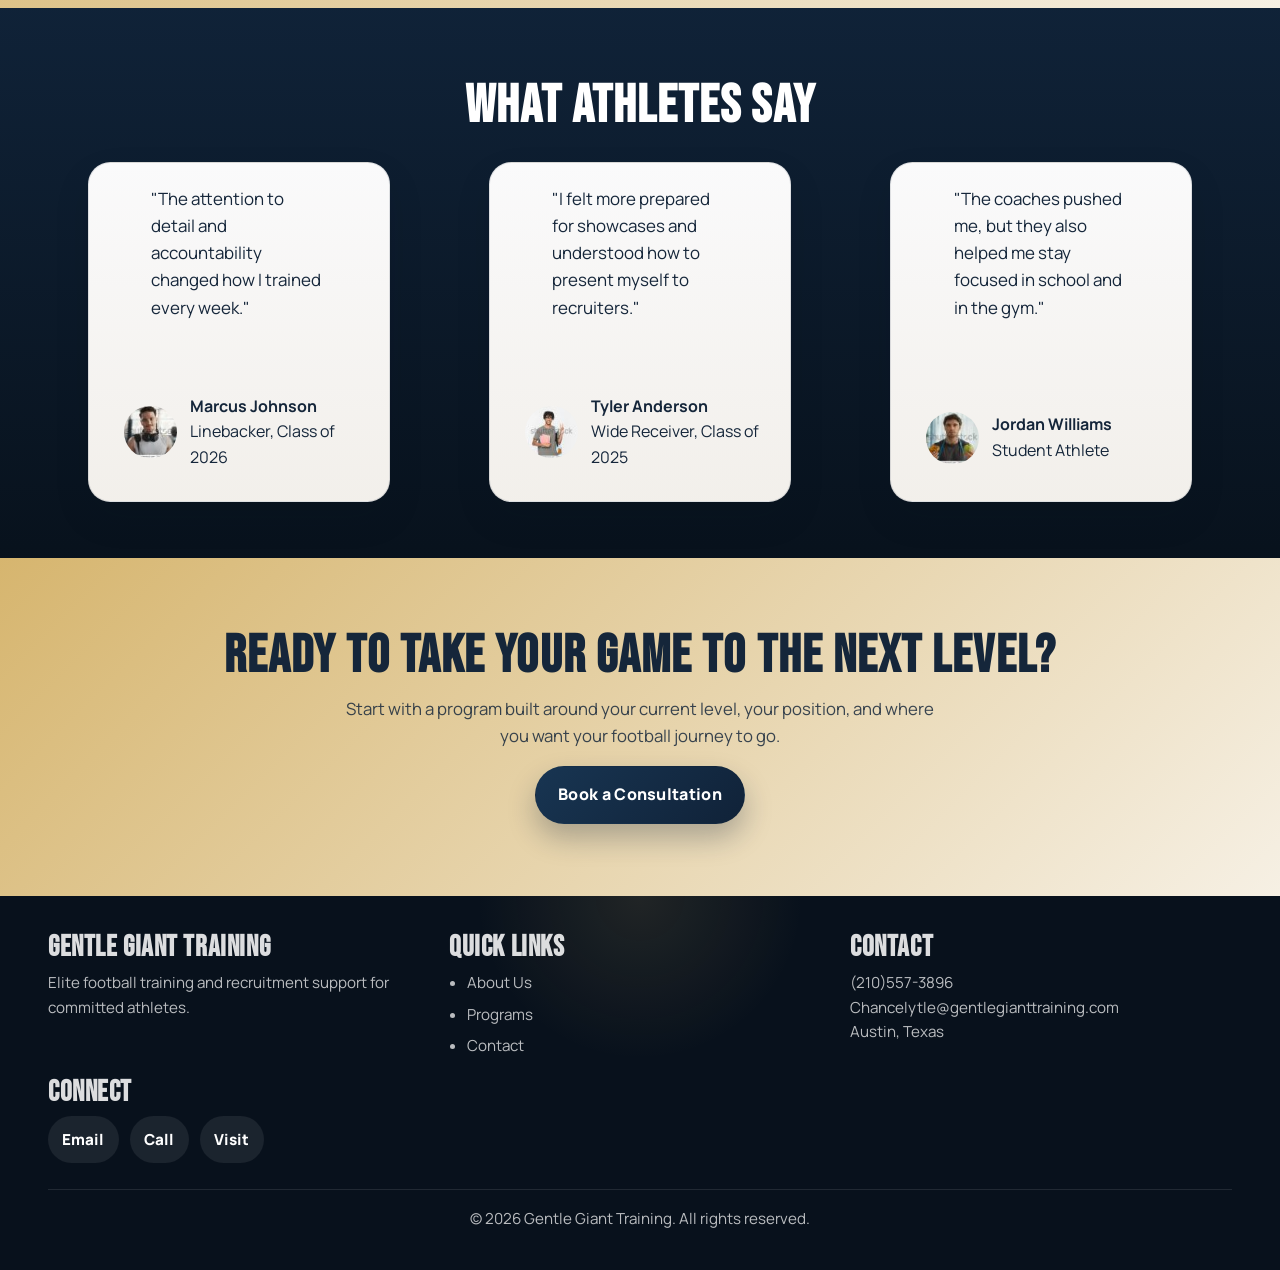
==== commit 02c06d48: "fixes visuals and errors" ====
--- a/index.html
+++ b/index.html
@@ -7,7 +7,8 @@
   <meta name="description" content="Gentle Giant Training helps football athletes develop speed, discipline, and recruitment-ready confidence through coaching and mentorship.">
   <link rel="preconnect" href="https://fonts.googleapis.com">
   <link rel="preconnect" href="https://fonts.gstatic.com" crossorigin>
-  <link href="https://fonts.googleapis.com/css2?family=Inter:wght@400;500;600;700;800&display=swap" rel="stylesheet">
+  <link href="https://fonts.googleapis.com/css2?family=Bebas+Neue&family=Manrope:wght@400;500;600;700;800&display=swap" rel="stylesheet">
+  <meta name="theme-color" content="#102238">
   <link rel="stylesheet" href="css/main.css">
 </head>
 <body>
@@ -22,7 +23,7 @@
           <source srcset="images/gentlegiantlogo-48.jpg 48w, images/gentlegiantlogo-96.jpg 96w" sizes="32px">
           <img src="images/gentlegiantlogo-48.jpg" width="48" height="47" alt="Gentle Giant Training logo">
         </picture>
-        <span>The Gentle Giant</span>
+        <span>Gentle Giant Training</span>
       </a>
       <button class="menu-toggle" type="button" aria-expanded="false" aria-controls="site-nav" aria-label="Open site navigation">
         <span class="menu-toggle-line" aria-hidden="true"></span>
@@ -45,8 +46,8 @@
         <div class="reveal">
           <span class="eyebrow">Football Performance</span>
           <h1>Elite Lineman Training &amp; Recruitment</h1>
-          <p class="lead">Join a community of athletes who have transformed their game with intellectual coaching designed by Professional players to develop your Game IQ, Technique and Power on the Field. Join a community of athletes who have earned scholarships through our proven training system.</p>
-          <a class="button" href="programs.html">Get Started</a>
+          <p class="lead">Train with former collegiate and professional linemen who turn raw potential into cleaner technique, stronger movement, and a smarter recruiting plan. Every session is built to help athletes compete with confidence on and off the field.</p>
+          <a class="button" href="programs.html">Explore Programs</a>
         </div>
         <div class="hero-media reveal">
           <picture>
@@ -99,7 +100,7 @@
           </div>
           <div class="stat reveal">
             <strong>10+</strong>
-            <span>years of collegiate and professional experience</span>
+            <span>Years of collegiate and professional experience</span>
           </div>
           <div class="stat reveal">
             <strong>$500,000+</strong>
@@ -160,8 +161,8 @@
     <section class="section band-accent">
       <div class="container section-centered reveal">
         <h2>Ready to Take Your Game to the Next Level?</h2>
-        <p class="lead" style="margin-inline:auto;">Start with a program built around your current level, your position, and where you want your football journey to go.</p>
-        <a class="button" href="contact.html">Get Started</a>
+        <p class="lead centered-lead">Start with a program built around your current level, your position, and where you want your football journey to go.</p>
+        <a class="button button-secondary" href="contact.html">Book a Consultation</a>
       </div>
     </section>
   </main>
@@ -187,16 +188,16 @@
         <p><a href="tel:2105573896">(210)557-3896</a><br><a href="mailto:Chancelytle@gentlegianttraining.com">Chancelytle@gentlegianttraining.com</a><br>Austin, Texas</p>
       </section>
       <section>
-        <h3>Follow Us</h3>
-        <ul class="social-list" aria-label="Social media links">
-          <li><a href="#" aria-label="Instagram">IG</a></li>
-          <li><a href="#" aria-label="Facebook">FB</a></li>
-          <li><a href="#" aria-label="YouTube">YT</a></li>
+        <h3>Connect</h3>
+        <ul class="social-list" aria-label="Contact actions">
+          <li><a href="mailto:Chancelytle@gentlegianttraining.com" aria-label="Email Gentle Giant Training">Email</a></li>
+          <li><a href="tel:2105573896" aria-label="Call Gentle Giant Training">Call</a></li>
+          <li><a href="contact.html" aria-label="Open the contact page">Visit</a></li>
         </ul>
       </section>
     </div>
     <div class="container copyright">
-      <small>&copy; 2025 Gentle Giant Training. All rights reserved.</small>
+      <small>&copy; 2026 Gentle Giant Training. All rights reserved.</small>
     </div>
   </footer>
 
@@ -207,13 +208,13 @@
       "@type": "SportsActivityLocation",
       "name": "Gentle Giant Training",
       "description": "Elite football training and recruitment support for student athletes.",
-      "telephone": "+1-555-123-4567",
-      "email": "info@gentlegianttraining.com",
+      "telephone": "+1-210-557-3896",
+      "email": "Chancelytle@gentlegianttraining.com",
       "address": {
         "@type": "PostalAddress",
-        "streetAddress": "1500 Championship Drive",
-        "addressLocality": "Columbus",
-        "addressRegion": "OH"
+        "addressLocality": "Austin",
+        "addressRegion": "TX",
+        "addressCountry": "US"
       }
     }
   </script>
--- a/css/main.css
+++ b/css/main.css
@@ -1,22 +1,31 @@
 :root {
-  /* I put the main site colours here so they are easier to reuse. */
-  --primary: #182A3A;
-  --secondary: #425B6F;
-  --accent: #D6BB80;
-  --accent-dark: #A08348;
-  --white: #FFFFFF;
-  --muted: #7A7E74;
-  --surface: #F8F8F6;
-  --border: rgba(24, 42, 58, 0.16);
-  --shadow: 0 12px 30px rgba(24, 42, 58, 0.14);
-  --radius: 0.35rem;
-  --container: min(92rem, calc(100% - 2rem));
+  --navy-950: #08111c;
+  --navy-900: #102238;
+  --navy-800: #183552;
+  --navy-700: #23486e;
+  --sand-100: #f6f0e4;
+  --sand-200: #ebdec0;
+  --gold-400: #d5b36a;
+  --gold-500: #c79a3d;
+  --gold-600: #a97c28;
+  --rust-500: #b95632;
+  --white: #ffffff;
+  --ink: #15263a;
+  --muted: #5b6878;
+  --surface: #fffdfa;
+  --surface-strong: #f4efe4;
+  --border: rgba(16, 34, 56, 0.12);
+  --shadow-soft: 0 20px 50px rgba(8, 17, 28, 0.12);
+  --shadow-card: 0 16px 36px rgba(8, 17, 28, 0.1);
+  --radius-sm: 0.85rem;
+  --radius-md: 1.4rem;
+  --radius-lg: 2rem;
+  --container: min(74rem, calc(100% - 2rem));
 }
 
 *,
 *::before,
 *::after {
-  /* This makes padding and borders easier to work with. */
   box-sizing: border-box;
 }
 
@@ -25,22 +34,21 @@
 }
 
 body {
-  /* This sets up the main font and base page colours. */
   margin: 0;
-  font-family: "Inter", sans-serif;
-  background: var(--primary);
-  color: var(--primary);
+  font-family: "Manrope", sans-serif;
+  background:
+    radial-gradient(circle at top, rgba(213, 179, 106, 0.22), transparent 32%),
+    linear-gradient(180deg, #fcfaf4 0%, #f3ede2 100%);
+  color: var(--ink);
   line-height: 1.6;
 }
 
 img {
-  /* This keeps images from overflowing their containers. */
   display: block;
   max-width: 100%;
 }
 
 picture {
-  /* This lets picture tags act like the image inside them in most places. */
   display: contents;
 }
 
@@ -56,17 +64,15 @@
 }
 
 a:hover {
-  color: var(--accent-dark);
+  color: var(--gold-600);
 }
 
 :focus-visible {
-  /* This makes keyboard focus easier to see. */
-  outline: 3px solid var(--accent-dark);
+  outline: 3px solid var(--rust-500);
   outline-offset: 3px;
 }
 
 .visually-hidden {
-  /* This hides text visually but still lets screen readers read it. */
   position: absolute;
   width: 1px;
   height: 1px;
@@ -79,17 +85,16 @@
 }
 
 .skip-link {
-  /* The skip link is hidden until it gets keyboard focus. */
   position: absolute;
   left: 1rem;
   top: -4rem;
   z-index: 1000;
-  padding: 0.75rem 1rem;
+  padding: 0.8rem 1rem;
   background: var(--white);
-  color: var(--primary);
-  border-radius: var(--radius);
+  color: var(--navy-900);
+  border-radius: 999px;
   text-decoration: none;
-  box-shadow: var(--shadow);
+  box-shadow: var(--shadow-soft);
 }
 
 .skip-link:focus {
@@ -97,17 +102,16 @@
 }
 
 .site-header {
-  /* This keeps the menu at the top while scrolling. */
   position: sticky;
   top: 0;
   z-index: 20;
-  background: rgba(24, 42, 58, 0.98);
+  background: rgba(8, 17, 28, 0.82);
+  backdrop-filter: blur(16px);
   border-bottom: 1px solid rgba(255, 255, 255, 0.08);
 }
 
 .header-inner,
 .container {
-  /* This gives the content a max width and keeps it centered. */
   width: var(--container);
   margin: 0 auto;
 }
@@ -117,36 +121,37 @@
   align-items: center;
   justify-content: space-between;
   gap: 1rem;
-  min-height: 4rem;
+  min-height: 5rem;
 }
 
 .brand {
   display: inline-flex;
   align-items: center;
-  gap: 0.6rem;
+  gap: 0.8rem;
   text-decoration: none;
-  font-size: 0.85rem;
-  font-weight: 700;
-  letter-spacing: 0.02em;
+  font-size: 0.95rem;
+  font-weight: 800;
+  letter-spacing: 0.08em;
+  text-transform: uppercase;
   color: var(--white);
 }
 
 .brand img {
-  width: 1.65rem;
-  border-radius: 0.2rem;
+  width: 2.1rem;
+  border-radius: 0.45rem;
+  box-shadow: 0 8px 18px rgba(0, 0, 0, 0.22);
 }
 
 .menu-toggle {
-  /* This is the mobile menu button. */
   display: inline-flex;
   align-items: center;
   justify-content: center;
-  width: 2.75rem;
-  height: 2.75rem;
+  width: 3rem;
+  height: 3rem;
   padding: 0;
-  border: 1px solid rgba(255, 255, 255, 0.22);
-  border-radius: var(--radius);
-  background: transparent;
+  border: 1px solid rgba(255, 255, 255, 0.18);
+  border-radius: 999px;
+  background: rgba(255, 255, 255, 0.05);
   color: var(--white);
 }
 
@@ -156,6 +161,7 @@
   height: 2px;
   background: currentColor;
   position: relative;
+  transition: background-color 180ms ease;
 }
 
 .menu-toggle-line::before,
@@ -166,25 +172,40 @@
   width: 1.25rem;
   height: 2px;
   background: currentColor;
+  transition: transform 180ms ease, top 180ms ease;
 }
 
 .menu-toggle-line::before {
-  top: -0.35rem;
+  top: -0.4rem;
 }
 
 .menu-toggle-line::after {
-  top: 0.35rem;
+  top: 0.4rem;
+}
+
+.menu-toggle[aria-expanded="true"] .menu-toggle-line {
+  background: transparent;
+}
+
+.menu-toggle[aria-expanded="true"] .menu-toggle-line::before {
+  top: 0;
+  transform: rotate(45deg);
+}
+
+.menu-toggle[aria-expanded="true"] .menu-toggle-line::after {
+  top: 0;
+  transform: rotate(-45deg);
 }
 
 .site-nav {
-  /* On small screens the menu starts hidden and opens with JavaScript. */
   position: absolute;
   top: calc(100% + 1px);
   left: 0;
   right: 0;
-  background: var(--primary);
+  display: none;
+  padding: 0.6rem 1rem 1rem;
+  background: rgba(8, 17, 28, 0.96);
   border-bottom: 1px solid rgba(255, 255, 255, 0.08);
-  display: none;
 }
 
 .site-nav[data-open="true"] {
@@ -192,34 +213,72 @@
 }
 
 .site-nav ul {
+  display: grid;
+  gap: 0.4rem;
   list-style: none;
   margin: 0;
-  padding: 0.5rem 1rem 1rem;
+  padding: 0;
 }
 
 .site-nav a {
   display: block;
-  padding: 0.75rem 0;
-  font-size: 0.92rem;
+  padding: 0.85rem 1rem;
+  border-radius: 999px;
+  color: rgba(255, 255, 255, 0.88);
   text-decoration: none;
-  color: rgba(255, 255, 255, 0.86);
+  transition: background-color 180ms ease, color 180ms ease;
+}
+
+.site-nav a:hover,
+.site-nav a:focus-visible {
+  background: rgba(255, 255, 255, 0.08);
+  color: var(--white);
 }
 
 .site-nav a[aria-current="page"] {
-  font-weight: 700;
-  color: var(--accent);
+  color: var(--navy-950);
+  background: linear-gradient(135deg, var(--gold-400), var(--sand-200));
+  font-weight: 800;
 }
 
 .hero,
 .hero-banner,
 .band-accent {
-  /* Gold sections use the accent colour from the palette. */
-  background: var(--accent);
+  background:
+    linear-gradient(135deg, rgba(213, 179, 106, 0.96), rgba(246, 240, 228, 0.98)),
+    var(--sand-100);
+}
+
+.hero {
+  position: relative;
+  overflow: hidden;
+  padding: 4rem 0 3.2rem;
+}
+
+.hero::before {
+  content: "";
+  position: absolute;
+  inset: 0;
+  background:
+    radial-gradient(circle at 15% 15%, rgba(185, 86, 50, 0.2), transparent 18%),
+    linear-gradient(90deg, rgba(255, 255, 255, 0.12) 1px, transparent 1px),
+    linear-gradient(rgba(255, 255, 255, 0.12) 1px, transparent 1px);
+  background-size: auto, 2.4rem 2.4rem, 2.4rem 2.4rem;
+  mask-image: linear-gradient(180deg, rgba(0, 0, 0, 0.7), transparent);
+  pointer-events: none;
+}
+
+.hero > .container,
+.section > .container,
+.footer > .container {
+  position: relative;
+  z-index: 1;
 }
 
 .band-dark {
-  /* Dark sections use the blue-gray colour. */
-  background: var(--secondary);
+  background:
+    linear-gradient(180deg, rgba(16, 34, 56, 0.98), rgba(8, 17, 28, 0.98)),
+    var(--navy-900);
   color: var(--white);
 }
 
@@ -237,73 +296,81 @@
 }
 
 .footer {
-  background: var(--primary);
-  color: rgba(255, 255, 255, 0.85);
-}
-
-.hero {
-  /* This is the main top section spacing. */
-  padding: 2.75rem 0 2.25rem;
+  background:
+    radial-gradient(circle at top, rgba(213, 179, 106, 0.12), transparent 22%),
+    var(--navy-950);
+  color: rgba(255, 255, 255, 0.86);
 }
 
 .hero-grid {
-  /* This stacks on mobile and becomes two columns on desktop. */
   display: grid;
-  gap: 1.5rem;
+  gap: 2rem;
   align-items: center;
 }
 
 .eyebrow {
   display: inline-block;
-  margin-bottom: 0.6rem;
-  font-size: 0.78rem;
-  font-weight: 700;
+  margin-bottom: 0.8rem;
+  padding: 0.35rem 0.7rem;
+  border-radius: 999px;
+  background: rgba(16, 34, 56, 0.08);
+  font-size: 0.74rem;
+  font-weight: 800;
   text-transform: uppercase;
-  letter-spacing: 0.12em;
-  color: var(--accent-dark);
+  letter-spacing: 0.18em;
+  color: var(--navy-800);
 }
 
 h1,
 h2,
 h3,
 h4,
-p {
+p,
+blockquote {
   margin-top: 0;
 }
 
+h1,
+h2,
+h3 {
+  font-family: "Bebas Neue", sans-serif;
+  letter-spacing: 0.02em;
+}
+
 h1 {
-  margin-bottom: 0.85rem;
-  font-size: clamp(2rem, 5vw, 3.4rem);
-  line-height: 1.02;
+  margin-bottom: 1rem;
+  font-size: clamp(3.3rem, 8vw, 6rem);
+  line-height: 0.95;
 }
 
 h2 {
-  margin-bottom: 0.85rem;
-  font-size: clamp(1.45rem, 3vw, 2.2rem);
-  line-height: 1.15;
+  margin-bottom: 0.9rem;
+  font-size: clamp(2.2rem, 5vw, 3.4rem);
+  line-height: 0.95;
 }
 
 h3 {
   margin-bottom: 0.55rem;
-  font-size: 1rem;
-  line-height: 1.25;
+  font-size: clamp(1.4rem, 2.8vw, 1.8rem);
+  line-height: 1;
 }
 
 .lead {
-  max-width: 36rem;
-  color: rgba(24, 42, 58, 0.82);
+  max-width: 38rem;
+  font-size: 1.05rem;
+  color: rgba(21, 38, 58, 0.84);
 }
 
 .band-dark .lead {
-  color: rgba(255, 255, 255, 0.86);
+  color: rgba(255, 255, 255, 0.82);
 }
 
 .section {
-  padding: 2.5rem 0;
+  padding: 4.5rem 0;
 }
 
 .section-tight {
-  padding: 1.8rem 0;
+  padding: 2.4rem 0;
 }
 
 .section-title,
@@ -313,21 +380,25 @@
 }
 
 .section-intro {
-  max-width: 44rem;
-  margin: 0 auto 1.4rem;
-  color: rgba(255, 255, 255, 0.82);
+  max-width: 45rem;
+  margin: 0 auto 2rem;
+  color: rgba(255, 255, 255, 0.76);
+}
+
+.centered-lead {
+  margin-inline: auto;
 }
 
 .band-accent .section-intro,
 .band-accent .section-title {
-  color: var(--primary);
+  color: var(--navy-900);
 }
 
 .band-accent p,
 .band-accent li,
 .band-accent label,
 .band-accent summary {
-  color: rgba(24, 42, 58, 0.86);
+  color: rgba(21, 38, 58, 0.84);
 }
 
 .button,
@@ -339,54 +410,68 @@
 }
 
 .button {
-  /* This is the main button style used across the site. */
   display: inline-flex;
   align-items: center;
   justify-content: center;
-  min-width: 8rem;
-  padding: 0.8rem 1.25rem;
+  min-width: 9rem;
+  padding: 0.92rem 1.4rem;
   border: 1px solid transparent;
-  border-radius: 0.3rem;
-  background: var(--secondary);
+  border-radius: 999px;
+  background: linear-gradient(135deg, var(--rust-500), #d0714d);
   color: var(--white);
   text-decoration: none;
-  font-weight: 600;
-  transition: transform 180ms ease, background-color 180ms ease, border-color 180ms ease;
+  font-weight: 800;
+  letter-spacing: 0.02em;
+  box-shadow: 0 14px 28px rgba(185, 86, 50, 0.24);
+  transition: transform 180ms ease, box-shadow 180ms ease, filter 180ms ease;
 }
 
 .button:hover,
 .button:focus-visible {
-  background: var(--primary);
   color: var(--white);
-  transform: translateY(-1px);
+  transform: translateY(-2px);
+  box-shadow: 0 18px 34px rgba(185, 86, 50, 0.3);
+  filter: saturate(1.05);
 }
 
 .button-secondary {
-  background: var(--accent);
-  color: var(--primary);
-  border-color: rgba(24, 42, 58, 0.18);
-}
-
-.button-secondary:hover,
-.button-secondary:focus-visible {
-  background: var(--accent-dark);
-  color: var(--white);
-}
-
-.card-grid {
-  /* This grid is reused for card layouts. */
+  background: linear-gradient(135deg, var(--navy-800), var(--navy-900));
+  box-shadow: 0 14px 28px rgba(16, 34, 56, 0.28);
+}
+
+.card-grid,
+.stats,
+.coach-grid,
+.values-grid,
+.pricing-grid,
+.form-grid,
+.faq-list,
+.footer-grid {
   display: grid;
-  gap: 1rem;
+  gap: 1.2rem;
 }
 
 .card {
-  /* Cards stay white so they stand out on both gold and dark sections. */
-  background: var(--white);
+  background: linear-gradient(180deg, rgba(255, 255, 255, 0.98), rgba(252, 249, 243, 0.96));
   border: 1px solid var(--border);
-  border-radius: var(--radius);
-  padding: 1.1rem;
-  box-shadow: 0 6px 16px rgba(24, 42, 58, 0.08);
-  color: var(--primary);
+  border-radius: var(--radius-md);
+  padding: 1.4rem;
+  box-shadow: var(--shadow-card);
+  color: var(--ink);
+}
+
+.card:hover {
+  transform: translateY(-3px);
+}
+
+.feature-card,
+.program-card,
+.testimonial-card,
+.schedule-card,
+.pricing-card,
+.contact-card {
+  height: 100%;
+  transition: transform 180ms ease, box-shadow 180ms ease, border-color 180ms ease;
 }
 
 .band-dark .card,
@@ -400,93 +485,85 @@
 .band-dark .card label,
 .band-dark .card strong,
 .band-dark .card span {
-  color: var(--primary);
-}
-
-.feature-card,
-.program-card,
-.testimonial-card,
-.schedule-card,
-.pricing-card,
-.contact-card {
-  height: 100%;
+  color: var(--ink);
 }
 
 .icon-badge {
-  width: 2.2rem;
-  height: 2.2rem;
+  width: 2.5rem;
+  height: 2.5rem;
   display: inline-grid;
   place-items: center;
+  margin-bottom: 0.8rem;
   border-radius: 50%;
-  background: rgba(214, 187, 128, 0.24);
-  color: var(--accent-dark);
-  font-size: 0.85rem;
-  font-weight: 700;
+  background: linear-gradient(135deg, rgba(213, 179, 106, 0.24), rgba(185, 86, 50, 0.18));
+  color: var(--navy-900);
+  font-size: 0.95rem;
+  font-weight: 800;
 }
 
 .stats {
-  display: grid;
   gap: 1rem;
+}
+
+.stat {
+  padding: 1.5rem 1.2rem;
+  border: 1px solid rgba(16, 34, 56, 0.12);
+  border-radius: var(--radius-md);
+  background: rgba(255, 255, 255, 0.56);
+  box-shadow: var(--shadow-card);
   text-align: center;
 }
 
 .stat strong {
   display: block;
-  font-size: clamp(1.5rem, 3vw, 2rem);
+  margin-bottom: 0.25rem;
+  font-family: "Bebas Neue", sans-serif;
+  font-size: clamp(2.5rem, 6vw, 3.7rem);
+  line-height: 1;
+  color: var(--navy-900);
 }
 
 .stat span {
-  color: rgba(24, 42, 58, 0.72);
-  font-size: 0.92rem;
-}
-
-.band-dark .stat span {
-  color: rgba(255, 255, 255, 0.78);
+  color: rgba(21, 38, 58, 0.72);
+  font-size: 0.96rem;
 }
 
 .hero-media img,
 .image-panel img {
-  /* This makes the images crop nicely inside their boxes. */
   width: 100%;
   height: 100%;
   object-fit: cover;
-  border-radius: var(--radius);
+  border-radius: inherit;
 }
 
 .hero-media {
-  min-height: 16rem;
-  border: 4px solid rgba(255, 255, 255, 0.45);
-  border-radius: calc(var(--radius) + 0.1rem);
-  overflow: hidden;
-  box-shadow: var(--shadow);
+  min-height: 19rem;
+  padding: 0.55rem;
+  border-radius: var(--radius-lg);
+  background: linear-gradient(135deg, rgba(255, 255, 255, 0.58), rgba(255, 255, 255, 0.22));
+  box-shadow: var(--shadow-soft);
 }
 
 .program-visual {
-  /* This controls the wide field image on the Programs page. */
   max-width: 70rem;
-  min-height: clamp(13rem, 32vw, 25rem);
+  min-height: clamp(14rem, 32vw, 25rem);
   margin: 0 auto 2rem;
-  box-shadow: var(--shadow);
-}
-
-.programs-grid {
-  max-width: 70rem;
-  margin: 0 auto;
-}
-
+  box-shadow: var(--shadow-soft);
+}
+
+.programs-grid,
 .schedule-grid {
   max-width: 70rem;
   margin: 0 auto;
 }
 
-.schedule-card {
-  min-height: 100%;
+.program-card .checklist,
+.pricing-card .checklist,
+.contact-card .hours-list {
+  margin-top: 1rem;
 }
 
 .coach-grid {
-  /* This grid holds the coach cards. */
-  display: grid;
-  gap: 1.2rem;
   text-align: center;
 }
 
@@ -499,31 +576,33 @@
 }
 
 .coach-card img {
-  width: 5.5rem;
-  height: 5.5rem;
-  margin: 0 auto 0.8rem;
+  width: 7rem;
+  height: 7rem;
+  margin: 0 auto 1rem;
   border-radius: 50%;
   object-fit: cover;
-  border: 3px solid rgba(24, 42, 58, 0.15);
+  border: 4px solid rgba(255, 255, 255, 0.32);
+  box-shadow: 0 16px 26px rgba(8, 17, 28, 0.2);
 }
 
 .coach-card p {
-  max-width: 18rem;
+  max-width: 20rem;
   margin-left: auto;
   margin-right: auto;
-  color: rgba(24, 42, 58, 0.82);
+  color: rgba(21, 38, 58, 0.82);
 }
 
 .timeline {
-  /* This is the stacked timeline on the About page. */
   display: grid;
-  gap: 0.8rem;
+  gap: 1rem;
+  max-width: 60rem;
+  margin: 0 auto;
 }
 
 .timeline-item {
   display: grid;
-  grid-template-columns: 3.25rem 1fr;
-  gap: 0.85rem;
+  grid-template-columns: 4.2rem 1fr;
+  gap: 1rem;
   align-items: start;
 }
 
@@ -531,63 +610,60 @@
   display: inline-flex;
   align-items: center;
   justify-content: center;
-  min-height: 3rem;
-  background: var(--primary);
+  min-height: 4rem;
+  border-radius: 1.1rem;
+  background: linear-gradient(135deg, var(--gold-500), var(--rust-500));
   color: var(--white);
-  border-radius: var(--radius);
-  font-weight: 700;
+  font-family: "Bebas Neue", sans-serif;
+  font-size: 1.45rem;
+  letter-spacing: 0.05em;
 }
 
 .timeline-body {
-  background: var(--white);
-  color: var(--primary);
-  border: 1px solid var(--border);
-  border-radius: var(--radius);
-  padding: 0.9rem 1rem;
+  background: rgba(255, 255, 255, 0.96);
+  color: var(--ink);
+  border: 1px solid rgba(255, 255, 255, 0.08);
+  border-radius: var(--radius-md);
+  padding: 1rem 1.1rem;
+  box-shadow: var(--shadow-card);
 }
 
 .values-grid {
-  /* This grid holds the values and the blue star icons. */
-  display: grid;
-  gap: 1rem;
   text-align: center;
 }
 
 .value-item {
   position: relative;
-  padding: 1rem;
+  padding: 1.2rem 1rem;
+  border-radius: var(--radius-md);
+  background: rgba(255, 255, 255, 0.48);
+  border: 1px solid rgba(16, 34, 56, 0.08);
+  box-shadow: var(--shadow-card);
 }
 
 .value-icon {
   display: block;
-  width: 2rem;
-  height: 2rem;
-  margin: 0 auto 0.65rem;
+  width: 2.1rem;
+  height: 2.1rem;
+  margin: 0 auto 0.8rem;
   object-fit: contain;
 }
 
 .image-panel {
-  min-height: 13rem;
   overflow: hidden;
-  border-radius: var(--radius);
+  border-radius: var(--radius-lg);
   border: 1px solid rgba(255, 255, 255, 0.24);
 }
 
 .checklist,
 .footer-links {
   margin: 0;
-  padding-left: 1.1rem;
+  padding-left: 1.15rem;
 }
 
 .checklist li + li,
 .footer-links li + li {
-  margin-top: 0.4rem;
-}
-
-.pricing-grid {
-  /* This grid holds the pricing cards. */
-  display: grid;
-  gap: 1rem;
+  margin-top: 0.45rem;
 }
 
 .pricing-card {
@@ -597,29 +673,27 @@
 }
 
 .pricing-card.featured {
-  border-color: rgba(160, 131, 72, 0.6);
-  box-shadow: 0 10px 22px rgba(160, 131, 72, 0.18);
+  background: linear-gradient(180deg, rgba(255, 248, 232, 0.98), rgba(250, 238, 210, 0.98));
+  border-color: rgba(199, 154, 61, 0.38);
+  box-shadow: 0 20px 42px rgba(169, 124, 40, 0.18);
 }
 
 .price {
   display: flex;
   align-items: baseline;
-  gap: 0.3rem;
+  flex-wrap: wrap;
+  gap: 0.4rem;
   margin-bottom: 1rem;
 }
 
 .price strong {
-  font-size: 2rem;
+  font-family: "Bebas Neue", sans-serif;
+  font-size: 3rem;
+  line-height: 1;
 }
 
 .price span {
-  color: rgba(24, 42, 58, 0.64);
-}
-
-.form-grid {
-  /* This keeps the form fields spaced out evenly. */
-  display: grid;
-  gap: 0.9rem;
+  color: rgba(21, 38, 58, 0.66);
 }
 
 .field-row {
@@ -631,17 +705,25 @@
   display: block;
   margin-bottom: 0.35rem;
   font-size: 0.92rem;
-  font-weight: 600;
+  font-weight: 700;
 }
 
 input,
 textarea {
   width: 100%;
-  padding: 0.8rem 0.9rem;
-  border: 1px solid rgba(24, 42, 58, 0.24);
-  border-radius: 0.3rem;
+  padding: 0.88rem 0.95rem;
+  border: 1px solid rgba(16, 34, 56, 0.18);
+  border-radius: 1rem;
   background: var(--white);
-  color: var(--primary);
+  color: var(--ink);
+  transition: border-color 180ms ease, box-shadow 180ms ease;
+}
+
+input:focus,
+textarea:focus {
+  border-color: rgba(185, 86, 50, 0.62);
+  box-shadow: 0 0 0 4px rgba(185, 86, 50, 0.14);
+  outline: none;
 }
 
 textarea {
@@ -657,7 +739,27 @@
 
 .checkbox-row input {
   width: auto;
-  margin-top: 0.2rem;
+  margin-top: 0.25rem;
+}
+
+.form-note {
+  margin: 0;
+  font-size: 0.92rem;
+  color: var(--muted);
+}
+
+.form-status {
+  min-height: 1.5rem;
+  margin: 0;
+  font-weight: 700;
+}
+
+.form-status[data-state="success"] {
+  color: #217a43;
+}
+
+.form-status[data-state="error"] {
+  color: #9b2c2c;
 }
 
 .checkbox-row label,
@@ -668,37 +770,46 @@
 .pricing-card li,
 .testimonial-card span,
 .timeline-body p {
-  color: rgba(24, 42, 58, 0.82);
+  color: rgba(21, 38, 58, 0.82);
+}
+
+.consent-label {
+  margin-bottom: 0;
+  font-weight: 500;
+}
+
+.contact-layout {
+  gap: 1rem;
+}
+
+.contact-card + .contact-card {
+  margin-top: 1rem;
 }
 
 .map-frame {
   width: 100%;
-  min-height: 14rem;
+  min-height: 18rem;
   border: 0;
-  border-radius: var(--radius);
+  border-radius: var(--radius-lg);
   background: var(--surface);
-}
-
-.faq-list {
-  /* The FAQ items stack with a small gap. */
-  display: grid;
-  gap: 0.6rem;
+  box-shadow: var(--shadow-soft);
 }
 
 .faq-item {
-  background: var(--white);
-  border: 1px solid rgba(24, 42, 58, 0.14);
-  border-radius: var(--radius);
+  background: rgba(255, 255, 255, 0.96);
+  border: 1px solid rgba(16, 34, 56, 0.1);
+  border-radius: var(--radius-md);
   overflow: hidden;
+  box-shadow: var(--shadow-card);
 }
 
 .faq-item summary {
   list-style: none;
   cursor: pointer;
-  padding: 0.9rem 1rem;
-  font-weight: 600;
-  background: var(--white);
-  color: var(--primary);
+  padding: 1rem 1.1rem;
+  font-weight: 800;
+  background: rgba(255, 255, 255, 0.96);
+  color: var(--ink);
 }
 
 .faq-item summary::-webkit-details-marker {
@@ -706,14 +817,18 @@
 }
 
 .faq-item p {
-  padding: 0 1rem 1rem;
+  padding: 0 1.1rem 1rem;
   margin-bottom: 0;
-  color: rgba(24, 42, 58, 0.82);
+  color: rgba(21, 38, 58, 0.82);
 }
 
 .testimonial-card {
   display: grid;
-  gap: 0.9rem;
+  gap: 1rem;
+}
+
+.testimonial-card blockquote p {
+  font-size: 1.06rem;
 }
 
 .testimonial-meta {
@@ -723,41 +838,35 @@
 }
 
 .testimonial-meta img {
-  width: 3rem;
-  height: 3rem;
+  width: 3.3rem;
+  height: 3.3rem;
   border-radius: 50%;
   object-fit: cover;
 }
 
 .hours-list {
   display: grid;
-  gap: 0.45rem;
+  gap: 0.55rem;
 }
 
 .hours-item {
   display: flex;
   justify-content: space-between;
   gap: 1rem;
-  border-bottom: 1px solid rgba(24, 42, 58, 0.08);
-  padding-bottom: 0.45rem;
+  border-bottom: 1px solid rgba(16, 34, 56, 0.08);
+  padding-bottom: 0.55rem;
 }
 
 .hours-item:last-child {
   border-bottom: 0;
   padding-bottom: 0;
-}
-
-.footer-grid {
-  /* This lays out the footer columns. */
-  display: grid;
-  gap: 1.5rem;
 }
 
 .footer small,
 .footer p,
 .footer li {
   color: rgba(255, 255, 255, 0.72);
-  font-size: 0.92rem;
+  font-size: 0.95rem;
 }
 
 .footer a {
@@ -766,33 +875,41 @@
 
 .social-list {
   display: flex;
-  gap: 0.6rem;
+  flex-wrap: wrap;
+  gap: 0.7rem;
   padding: 0;
   margin: 0;
   list-style: none;
 }
 
 .social-list a {
-  width: 1.9rem;
-  height: 1.9rem;
-  display: inline-grid;
-  place-items: center;
-  border-radius: 50%;
+  min-width: 3.2rem;
+  padding: 0.7rem 0.9rem;
+  display: inline-flex;
+  justify-content: center;
+  border-radius: 999px;
   background: rgba(255, 255, 255, 0.08);
+  color: var(--white);
+  font-weight: 800;
+}
+
+.social-list a:hover,
+.social-list a:focus-visible {
+  background: rgba(255, 255, 255, 0.16);
+  color: var(--white);
 }
 
 .copyright {
-  margin-top: 1.4rem;
+  margin-top: 1.6rem;
   padding-top: 1rem;
   border-top: 1px solid rgba(255, 255, 255, 0.1);
   text-align: center;
 }
 
 .reveal {
-  /* This is the starting state before the scroll animation shows the item. */
   opacity: 0;
   transform: translateY(20px);
-  transition: opacity 400ms ease, transform 400ms ease;
+  transition: opacity 420ms ease, transform 420ms ease;
 }
 
 .reveal.is-visible {
@@ -801,7 +918,6 @@
 }
 
 @media (prefers-reduced-motion: reduce) {
-  /* This turns off animations for people who prefer less motion. */
   html {
     scroll-behavior: auto;
   }
@@ -820,7 +936,6 @@
 }
 
 @media (min-width: 480px) {
-  /* Tablet-sized screens start getting two-column sections. */
   .card-grid.two-up,
   .stats,
   .values-grid,
@@ -836,7 +951,6 @@
 }
 
 @media (min-width: 769px) {
-  /* Desktop screens get the full navigation and wider grids. */
   .menu-toggle {
     display: none;
   }
@@ -844,6 +958,7 @@
   .site-nav {
     position: static;
     display: block;
+    padding: 0;
     background: transparent;
     border-bottom: 0;
   }
@@ -851,13 +966,11 @@
   .site-nav ul {
     display: flex;
     align-items: center;
-    gap: 1.25rem;
-    padding: 0;
+    gap: 0.6rem;
   }
 
   .site-nav a {
-    padding: 0;
-    font-size: 0.88rem;
+    padding: 0.75rem 1rem;
   }
 
   .hero-grid,
@@ -868,7 +981,7 @@
   }
 
   .hero-grid {
-    grid-template-columns: minmax(0, 1.05fr) minmax(18rem, 0.95fr);
+    grid-template-columns: minmax(0, 1.02fr) minmax(20rem, 0.98fr);
   }
 
   .card-grid.four-up,
@@ -878,13 +991,14 @@
   }
 
   .coach-grid {
-    grid-template-columns: repeat(3, minmax(0, 1fr));
+    grid-template-columns: repeat(2, minmax(0, 1fr));
+    max-width: 50rem;
+    margin: 0 auto;
   }
 
   .contact-layout {
     display: grid;
-    grid-template-columns: minmax(0, 1.45fr) minmax(15rem, 0.72fr);
-    gap: 1rem;
+    grid-template-columns: minmax(0, 1.45fr) minmax(17rem, 0.72fr);
     align-items: start;
   }
 
@@ -894,14 +1008,13 @@
 }
 
 @media (max-width: 479px) {
-  /* These rules make tiny screens a bit more comfortable. */
   .header-inner,
   .container {
     width: min(100% - 1rem, 40rem);
   }
 
   .hero {
-    padding-top: 2rem;
+    padding-top: 3rem;
   }
 
   .timeline-item {
@@ -909,8 +1022,13 @@
   }
 
   .timeline-year {
-    min-height: 2.5rem;
+    min-height: 3rem;
     justify-content: flex-start;
     padding: 0 1rem;
   }
-}
+
+  .hours-item {
+    flex-direction: column;
+    gap: 0.15rem;
+  }
+}
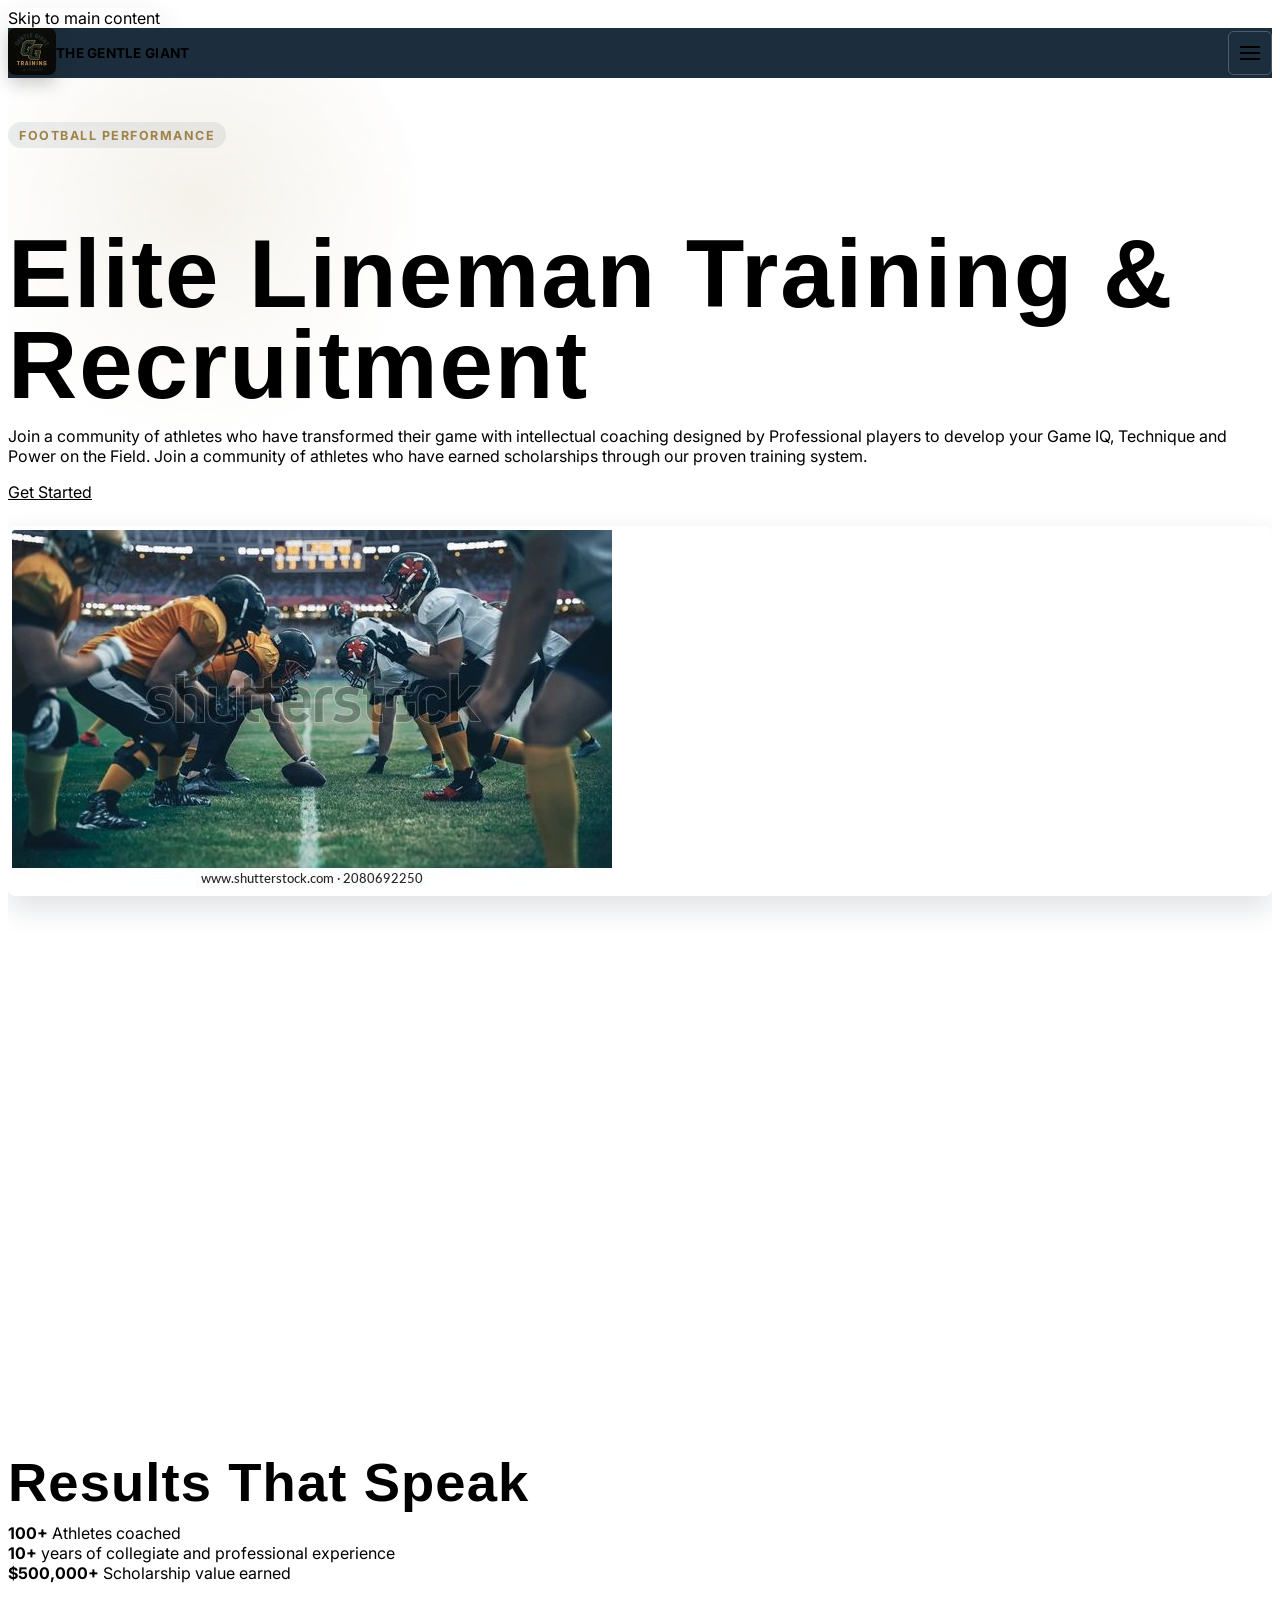
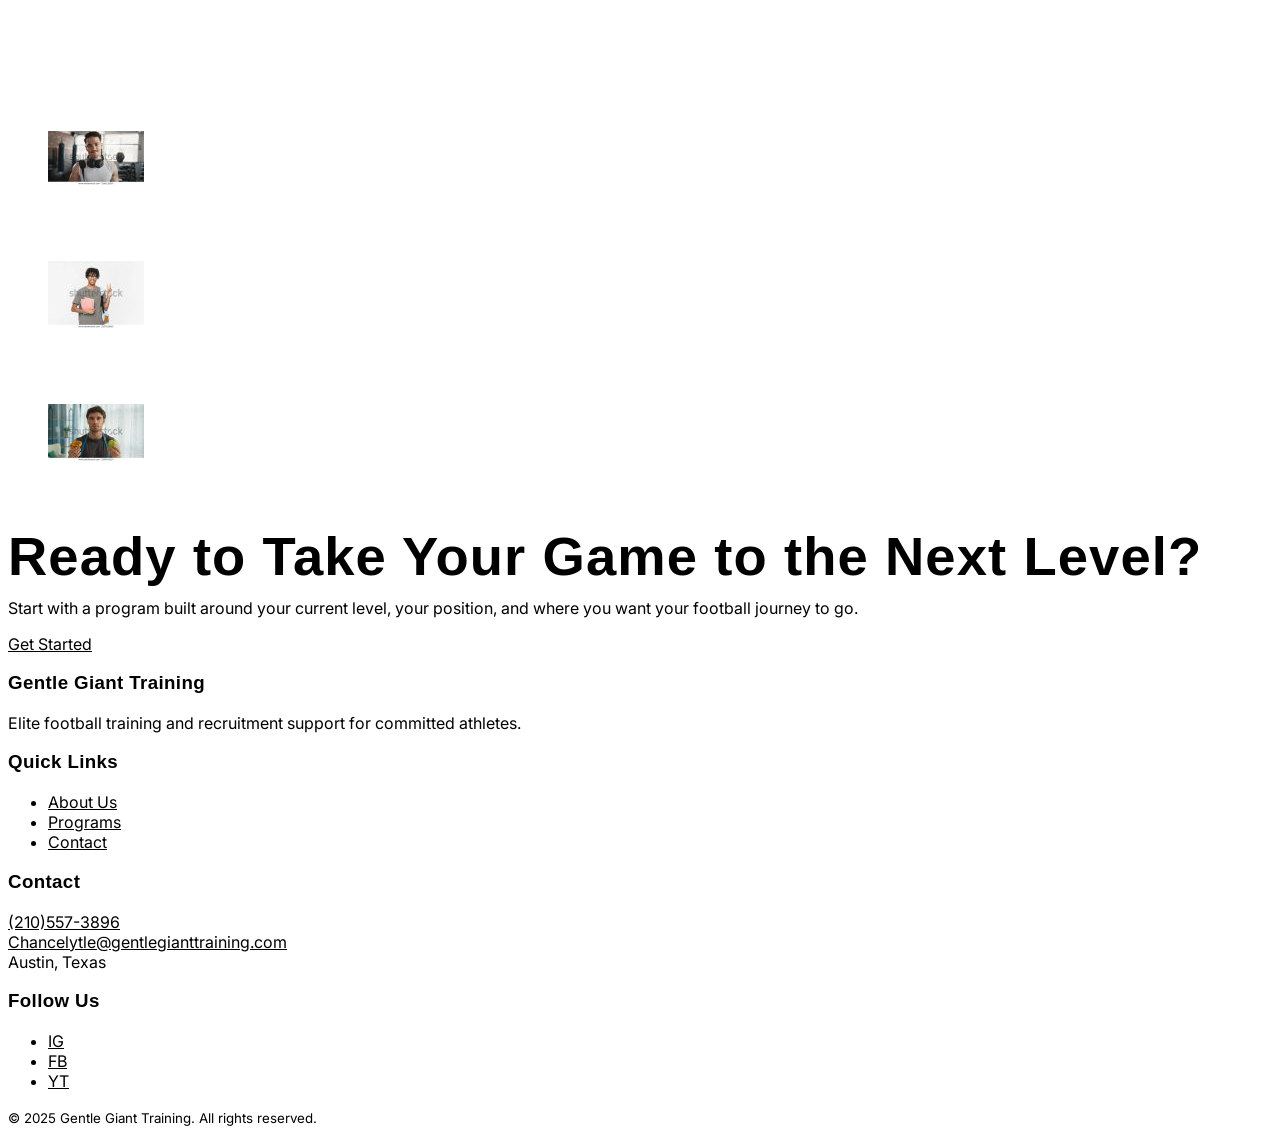
==== commit 662ee615: "undos the big mistake I made" ====
--- a/index.html
+++ b/index.html
@@ -7,8 +7,7 @@
   <meta name="description" content="Gentle Giant Training helps football athletes develop speed, discipline, and recruitment-ready confidence through coaching and mentorship.">
   <link rel="preconnect" href="https://fonts.googleapis.com">
   <link rel="preconnect" href="https://fonts.gstatic.com" crossorigin>
-  <link href="https://fonts.googleapis.com/css2?family=Bebas+Neue&family=Manrope:wght@400;500;600;700;800&display=swap" rel="stylesheet">
-  <meta name="theme-color" content="#102238">
+  <link href="https://fonts.googleapis.com/css2?family=Inter:wght@400;500;600;700;800&display=swap" rel="stylesheet">
   <link rel="stylesheet" href="css/main.css">
 </head>
 <body>
@@ -23,7 +22,7 @@
           <source srcset="images/gentlegiantlogo-48.jpg 48w, images/gentlegiantlogo-96.jpg 96w" sizes="32px">
           <img src="images/gentlegiantlogo-48.jpg" width="48" height="47" alt="Gentle Giant Training logo">
         </picture>
-        <span>Gentle Giant Training</span>
+        <span>The Gentle Giant</span>
       </a>
       <button class="menu-toggle" type="button" aria-expanded="false" aria-controls="site-nav" aria-label="Open site navigation">
         <span class="menu-toggle-line" aria-hidden="true"></span>
@@ -46,8 +45,8 @@
         <div class="reveal">
           <span class="eyebrow">Football Performance</span>
           <h1>Elite Lineman Training &amp; Recruitment</h1>
-          <p class="lead">Train with former collegiate and professional linemen who turn raw potential into cleaner technique, stronger movement, and a smarter recruiting plan. Every session is built to help athletes compete with confidence on and off the field.</p>
-          <a class="button" href="programs.html">Explore Programs</a>
+          <p class="lead">Join a community of athletes who have transformed their game with intellectual coaching designed by Professional players to develop your Game IQ, Technique and Power on the Field. Join a community of athletes who have earned scholarships through our proven training system.</p>
+          <a class="button" href="programs.html">Get Started</a>
         </div>
         <div class="hero-media reveal">
           <picture>
@@ -100,7 +99,7 @@
           </div>
           <div class="stat reveal">
             <strong>10+</strong>
-            <span>Years of collegiate and professional experience</span>
+            <span>years of collegiate and professional experience</span>
           </div>
           <div class="stat reveal">
             <strong>$500,000+</strong>
@@ -161,8 +160,8 @@
     <section class="section band-accent">
       <div class="container section-centered reveal">
         <h2>Ready to Take Your Game to the Next Level?</h2>
-        <p class="lead centered-lead">Start with a program built around your current level, your position, and where you want your football journey to go.</p>
-        <a class="button button-secondary" href="contact.html">Book a Consultation</a>
+        <p class="lead" style="margin-inline:auto;">Start with a program built around your current level, your position, and where you want your football journey to go.</p>
+        <a class="button" href="contact.html">Get Started</a>
       </div>
     </section>
   </main>
@@ -188,16 +187,16 @@
         <p><a href="tel:2105573896">(210)557-3896</a><br><a href="mailto:Chancelytle@gentlegianttraining.com">Chancelytle@gentlegianttraining.com</a><br>Austin, Texas</p>
       </section>
       <section>
-        <h3>Connect</h3>
-        <ul class="social-list" aria-label="Contact actions">
-          <li><a href="mailto:Chancelytle@gentlegianttraining.com" aria-label="Email Gentle Giant Training">Email</a></li>
-          <li><a href="tel:2105573896" aria-label="Call Gentle Giant Training">Call</a></li>
-          <li><a href="contact.html" aria-label="Open the contact page">Visit</a></li>
+        <h3>Follow Us</h3>
+        <ul class="social-list" aria-label="Social media links">
+          <li><a href="#" aria-label="Instagram">IG</a></li>
+          <li><a href="#" aria-label="Facebook">FB</a></li>
+          <li><a href="#" aria-label="YouTube">YT</a></li>
         </ul>
       </section>
     </div>
     <div class="container copyright">
-      <small>&copy; 2026 Gentle Giant Training. All rights reserved.</small>
+      <small>&copy; 2025 Gentle Giant Training. All rights reserved.</small>
     </div>
   </footer>
 
@@ -208,13 +207,13 @@
       "@type": "SportsActivityLocation",
       "name": "Gentle Giant Training",
       "description": "Elite football training and recruitment support for student athletes.",
-      "telephone": "+1-210-557-3896",
-      "email": "Chancelytle@gentlegianttraining.com",
+      "telephone": "+1-555-123-4567",
+      "email": "info@gentlegianttraining.com",
       "address": {
         "@type": "PostalAddress",
-        "addressLocality": "Austin",
-        "addressRegion": "TX",
-        "addressCountry": "US"
+        "streetAddress": "1500 Championship Drive",
+        "addressLocality": "Columbus",
+        "addressRegion": "OH"
       }
     }
   </script>
--- a/css/main.css
+++ b/css/main.css
@@ -1,31 +1,44 @@
 :root {
-  --navy-950: #08111c;
-  --navy-900: #102238;
-  --navy-800: #183552;
-  --navy-700: #23486e;
-  --sand-100: #f6f0e4;
-  --sand-200: #ebdec0;
-  --gold-400: #d5b36a;
-  --gold-500: #c79a3d;
-  --gold-600: #a97c28;
-  --rust-500: #b95632;
+<<<<<<< ours
+  --primary: #182a3a;
+  --secondary: #425b6f;
+  --accent: #d6bb80;
+  --accent-dark: #a08348;
   --white: #ffffff;
   --ink: #15263a;
   --muted: #5b6878;
-  --surface: #fffdfa;
+  --surface: #f8f8f6;
   --surface-strong: #f4efe4;
-  --border: rgba(16, 34, 56, 0.12);
-  --shadow-soft: 0 20px 50px rgba(8, 17, 28, 0.12);
-  --shadow-card: 0 16px 36px rgba(8, 17, 28, 0.1);
+  --border: rgba(24, 42, 58, 0.16);
+  --shadow-soft: 0 20px 50px rgba(24, 42, 58, 0.14);
+  --shadow-card: 0 16px 36px rgba(24, 42, 58, 0.1);
   --radius-sm: 0.85rem;
   --radius-md: 1.4rem;
   --radius-lg: 2rem;
   --container: min(74rem, calc(100% - 2rem));
+=======
+  /* I put the main site colours here so they are easier to reuse. */
+  --primary: #182A3A;
+  --secondary: #425B6F;
+  --accent: #D6BB80;
+  --accent-dark: #A08348;
+  --white: #FFFFFF;
+  --muted: #7A7E74;
+  --surface: #F8F8F6;
+  --border: rgba(24, 42, 58, 0.16);
+  --shadow: 0 12px 30px rgba(24, 42, 58, 0.14);
+  --radius: 0.35rem;
+  --container: min(92rem, calc(100% - 2rem));
+>>>>>>> theirs
 }
 
 *,
 *::before,
 *::after {
+<<<<<<< ours
+=======
+  /* This makes padding and borders easier to work with. */
+>>>>>>> theirs
   box-sizing: border-box;
 }
 
@@ -34,21 +47,35 @@
 }
 
 body {
+<<<<<<< ours
   margin: 0;
   font-family: "Manrope", sans-serif;
-  background:
-    radial-gradient(circle at top, rgba(213, 179, 106, 0.22), transparent 32%),
-    linear-gradient(180deg, #fcfaf4 0%, #f3ede2 100%);
+  background: var(--primary);
   color: var(--ink);
+=======
+  /* This sets up the main font and base page colours. */
+  margin: 0;
+  font-family: "Inter", sans-serif;
+  background: var(--primary);
+  color: var(--primary);
+>>>>>>> theirs
   line-height: 1.6;
 }
 
 img {
+<<<<<<< ours
+=======
+  /* This keeps images from overflowing their containers. */
+>>>>>>> theirs
   display: block;
   max-width: 100%;
 }
 
 picture {
+<<<<<<< ours
+=======
+  /* This lets picture tags act like the image inside them in most places. */
+>>>>>>> theirs
   display: contents;
 }
 
@@ -64,15 +91,23 @@
 }
 
 a:hover {
-  color: var(--gold-600);
+  color: var(--accent-dark);
 }
 
 :focus-visible {
-  outline: 3px solid var(--rust-500);
+<<<<<<< ours
+=======
+  /* This makes keyboard focus easier to see. */
+>>>>>>> theirs
+  outline: 3px solid var(--accent-dark);
   outline-offset: 3px;
 }
 
 .visually-hidden {
+<<<<<<< ours
+=======
+  /* This hides text visually but still lets screen readers read it. */
+>>>>>>> theirs
   position: absolute;
   width: 1px;
   height: 1px;
@@ -85,16 +120,29 @@
 }
 
 .skip-link {
+<<<<<<< ours
+=======
+  /* The skip link is hidden until it gets keyboard focus. */
+>>>>>>> theirs
   position: absolute;
   left: 1rem;
   top: -4rem;
   z-index: 1000;
+<<<<<<< ours
   padding: 0.8rem 1rem;
   background: var(--white);
-  color: var(--navy-900);
+  color: var(--primary);
   border-radius: 999px;
   text-decoration: none;
   box-shadow: var(--shadow-soft);
+=======
+  padding: 0.75rem 1rem;
+  background: var(--white);
+  color: var(--primary);
+  border-radius: var(--radius);
+  text-decoration: none;
+  box-shadow: var(--shadow);
+>>>>>>> theirs
 }
 
 .skip-link:focus {
@@ -102,16 +150,28 @@
 }
 
 .site-header {
+<<<<<<< ours
   position: sticky;
   top: 0;
   z-index: 20;
-  background: rgba(8, 17, 28, 0.82);
+  background: rgba(24, 42, 58, 0.92);
   backdrop-filter: blur(16px);
+=======
+  /* This keeps the menu at the top while scrolling. */
+  position: sticky;
+  top: 0;
+  z-index: 20;
+  background: rgba(24, 42, 58, 0.98);
+>>>>>>> theirs
   border-bottom: 1px solid rgba(255, 255, 255, 0.08);
 }
 
 .header-inner,
 .container {
+<<<<<<< ours
+=======
+  /* This gives the content a max width and keeps it centered. */
+>>>>>>> theirs
   width: var(--container);
   margin: 0 auto;
 }
@@ -121,22 +181,35 @@
   align-items: center;
   justify-content: space-between;
   gap: 1rem;
+<<<<<<< ours
   min-height: 5rem;
+=======
+  min-height: 4rem;
+>>>>>>> theirs
 }
 
 .brand {
   display: inline-flex;
   align-items: center;
+<<<<<<< ours
   gap: 0.8rem;
   text-decoration: none;
   font-size: 0.95rem;
   font-weight: 800;
   letter-spacing: 0.08em;
   text-transform: uppercase;
+=======
+  gap: 0.6rem;
+  text-decoration: none;
+  font-size: 0.85rem;
+  font-weight: 700;
+  letter-spacing: 0.02em;
+>>>>>>> theirs
   color: var(--white);
 }
 
 .brand img {
+<<<<<<< ours
   width: 2.1rem;
   border-radius: 0.45rem;
   box-shadow: 0 8px 18px rgba(0, 0, 0, 0.22);
@@ -152,6 +225,23 @@
   border: 1px solid rgba(255, 255, 255, 0.18);
   border-radius: 999px;
   background: rgba(255, 255, 255, 0.05);
+=======
+  width: 1.65rem;
+  border-radius: 0.2rem;
+}
+
+.menu-toggle {
+  /* This is the mobile menu button. */
+  display: inline-flex;
+  align-items: center;
+  justify-content: center;
+  width: 2.75rem;
+  height: 2.75rem;
+  padding: 0;
+  border: 1px solid rgba(255, 255, 255, 0.22);
+  border-radius: var(--radius);
+  background: transparent;
+>>>>>>> theirs
   color: var(--white);
 }
 
@@ -161,7 +251,10 @@
   height: 2px;
   background: currentColor;
   position: relative;
+<<<<<<< ours
   transition: background-color 180ms ease;
+=======
+>>>>>>> theirs
 }
 
 .menu-toggle-line::before,
@@ -172,6 +265,7 @@
   width: 1.25rem;
   height: 2px;
   background: currentColor;
+<<<<<<< ours
   transition: transform 180ms ease, top 180ms ease;
 }
 
@@ -198,14 +292,34 @@
 }
 
 .site-nav {
+=======
+}
+
+.menu-toggle-line::before {
+  top: -0.35rem;
+}
+
+.menu-toggle-line::after {
+  top: 0.35rem;
+}
+
+.site-nav {
+  /* On small screens the menu starts hidden and opens with JavaScript. */
+>>>>>>> theirs
   position: absolute;
   top: calc(100% + 1px);
   left: 0;
   right: 0;
+<<<<<<< ours
   display: none;
   padding: 0.6rem 1rem 1rem;
-  background: rgba(8, 17, 28, 0.96);
+  background: rgba(24, 42, 58, 0.98);
   border-bottom: 1px solid rgba(255, 255, 255, 0.08);
+=======
+  background: var(--primary);
+  border-bottom: 1px solid rgba(255, 255, 255, 0.08);
+  display: none;
+>>>>>>> theirs
 }
 
 .site-nav[data-open="true"] {
@@ -213,15 +327,22 @@
 }
 
 .site-nav ul {
+<<<<<<< ours
   display: grid;
   gap: 0.4rem;
   list-style: none;
   margin: 0;
   padding: 0;
+=======
+  list-style: none;
+  margin: 0;
+  padding: 0.5rem 1rem 1rem;
+>>>>>>> theirs
 }
 
 .site-nav a {
   display: block;
+<<<<<<< ours
   padding: 0.85rem 1rem;
   border-radius: 999px;
   color: rgba(255, 255, 255, 0.88);
@@ -236,17 +357,27 @@
 }
 
 .site-nav a[aria-current="page"] {
-  color: var(--navy-950);
-  background: linear-gradient(135deg, var(--gold-400), var(--sand-200));
+  color: var(--primary);
+  background: var(--accent);
   font-weight: 800;
+=======
+  padding: 0.75rem 0;
+  font-size: 0.92rem;
+  text-decoration: none;
+  color: rgba(255, 255, 255, 0.86);
+}
+
+.site-nav a[aria-current="page"] {
+  font-weight: 700;
+  color: var(--accent);
+>>>>>>> theirs
 }
 
 .hero,
 .hero-banner,
 .band-accent {
-  background:
-    linear-gradient(135deg, rgba(213, 179, 106, 0.96), rgba(246, 240, 228, 0.98)),
-    var(--sand-100);
+<<<<<<< ours
+  background: var(--accent);
 }
 
 .hero {
@@ -260,7 +391,7 @@
   position: absolute;
   inset: 0;
   background:
-    radial-gradient(circle at 15% 15%, rgba(185, 86, 50, 0.2), transparent 18%),
+    radial-gradient(circle at 15% 15%, rgba(160, 131, 72, 0.18), transparent 18%),
     linear-gradient(90deg, rgba(255, 255, 255, 0.12) 1px, transparent 1px),
     linear-gradient(rgba(255, 255, 255, 0.12) 1px, transparent 1px);
   background-size: auto, 2.4rem 2.4rem, 2.4rem 2.4rem;
@@ -276,9 +407,15 @@
 }
 
 .band-dark {
-  background:
-    linear-gradient(180deg, rgba(16, 34, 56, 0.98), rgba(8, 17, 28, 0.98)),
-    var(--navy-900);
+=======
+  /* Gold sections use the accent colour from the palette. */
+  background: var(--accent);
+}
+
+.band-dark {
+  /* Dark sections use the blue-gray colour. */
+>>>>>>> theirs
+  background: var(--secondary);
   color: var(--white);
 }
 
@@ -296,35 +433,58 @@
 }
 
 .footer {
-  background:
-    radial-gradient(circle at top, rgba(213, 179, 106, 0.12), transparent 22%),
-    var(--navy-950);
+  background: var(--primary);
+<<<<<<< ours
   color: rgba(255, 255, 255, 0.86);
 }
 
 .hero-grid {
   display: grid;
   gap: 2rem;
+=======
+  color: rgba(255, 255, 255, 0.85);
+}
+
+.hero {
+  /* This is the main top section spacing. */
+  padding: 2.75rem 0 2.25rem;
+}
+
+.hero-grid {
+  /* This stacks on mobile and becomes two columns on desktop. */
+  display: grid;
+  gap: 1.5rem;
+>>>>>>> theirs
   align-items: center;
 }
 
 .eyebrow {
   display: inline-block;
+<<<<<<< ours
   margin-bottom: 0.8rem;
   padding: 0.35rem 0.7rem;
   border-radius: 999px;
-  background: rgba(16, 34, 56, 0.08);
+  background: rgba(24, 42, 58, 0.08);
   font-size: 0.74rem;
   font-weight: 800;
   text-transform: uppercase;
   letter-spacing: 0.18em;
-  color: var(--navy-800);
+  color: var(--secondary);
+=======
+  margin-bottom: 0.6rem;
+  font-size: 0.78rem;
+  font-weight: 700;
+  text-transform: uppercase;
+  letter-spacing: 0.12em;
+  color: var(--accent-dark);
+>>>>>>> theirs
 }
 
 h1,
 h2,
 h3,
 h4,
+<<<<<<< ours
 p,
 blockquote {
   margin-top: 0;
@@ -347,10 +507,27 @@
   margin-bottom: 0.9rem;
   font-size: clamp(2.2rem, 5vw, 3.4rem);
   line-height: 0.95;
+=======
+p {
+  margin-top: 0;
+}
+
+h1 {
+  margin-bottom: 0.85rem;
+  font-size: clamp(2rem, 5vw, 3.4rem);
+  line-height: 1.02;
+}
+
+h2 {
+  margin-bottom: 0.85rem;
+  font-size: clamp(1.45rem, 3vw, 2.2rem);
+  line-height: 1.15;
+>>>>>>> theirs
 }
 
 h3 {
   margin-bottom: 0.55rem;
+<<<<<<< ours
   font-size: clamp(1.4rem, 2.8vw, 1.8rem);
   line-height: 1;
 }
@@ -371,6 +548,27 @@
 
 .section-tight {
   padding: 2.4rem 0;
+=======
+  font-size: 1rem;
+  line-height: 1.25;
+}
+
+.lead {
+  max-width: 36rem;
+  color: rgba(24, 42, 58, 0.82);
+}
+
+.band-dark .lead {
+  color: rgba(255, 255, 255, 0.86);
+}
+
+.section {
+  padding: 2.5rem 0;
+}
+
+.section-tight {
+  padding: 1.8rem 0;
+>>>>>>> theirs
 }
 
 .section-title,
@@ -380,6 +578,7 @@
 }
 
 .section-intro {
+<<<<<<< ours
   max-width: 45rem;
   margin: 0 auto 2rem;
   color: rgba(255, 255, 255, 0.76);
@@ -387,18 +586,27 @@
 
 .centered-lead {
   margin-inline: auto;
+=======
+  max-width: 44rem;
+  margin: 0 auto 1.4rem;
+  color: rgba(255, 255, 255, 0.82);
+>>>>>>> theirs
 }
 
 .band-accent .section-intro,
 .band-accent .section-title {
-  color: var(--navy-900);
+  color: var(--primary);
 }
 
 .band-accent p,
 .band-accent li,
 .band-accent label,
 .band-accent summary {
+<<<<<<< ours
   color: rgba(21, 38, 58, 0.84);
+=======
+  color: rgba(24, 42, 58, 0.86);
+>>>>>>> theirs
 }
 
 .button,
@@ -410,6 +618,7 @@
 }
 
 .button {
+<<<<<<< ours
   display: inline-flex;
   align-items: center;
   justify-content: center;
@@ -417,26 +626,61 @@
   padding: 0.92rem 1.4rem;
   border: 1px solid transparent;
   border-radius: 999px;
-  background: linear-gradient(135deg, var(--rust-500), #d0714d);
+  background: var(--secondary);
   color: var(--white);
   text-decoration: none;
   font-weight: 800;
   letter-spacing: 0.02em;
-  box-shadow: 0 14px 28px rgba(185, 86, 50, 0.24);
+  box-shadow: 0 14px 28px rgba(24, 42, 58, 0.22);
   transition: transform 180ms ease, box-shadow 180ms ease, filter 180ms ease;
+=======
+  /* This is the main button style used across the site. */
+  display: inline-flex;
+  align-items: center;
+  justify-content: center;
+  min-width: 8rem;
+  padding: 0.8rem 1.25rem;
+  border: 1px solid transparent;
+  border-radius: 0.3rem;
+  background: var(--secondary);
+  color: var(--white);
+  text-decoration: none;
+  font-weight: 600;
+  transition: transform 180ms ease, background-color 180ms ease, border-color 180ms ease;
+>>>>>>> theirs
 }
 
 .button:hover,
 .button:focus-visible {
+<<<<<<< ours
   color: var(--white);
   transform: translateY(-2px);
-  box-shadow: 0 18px 34px rgba(185, 86, 50, 0.3);
-  filter: saturate(1.05);
+  background: var(--primary);
+  box-shadow: 0 18px 34px rgba(24, 42, 58, 0.28);
+  filter: none;
+=======
+  background: var(--primary);
+  color: var(--white);
+  transform: translateY(-1px);
+>>>>>>> theirs
 }
 
 .button-secondary {
-  background: linear-gradient(135deg, var(--navy-800), var(--navy-900));
-  box-shadow: 0 14px 28px rgba(16, 34, 56, 0.28);
+  background: var(--accent);
+  color: var(--primary);
+  border-color: rgba(24, 42, 58, 0.18);
+<<<<<<< ours
+  box-shadow: 0 14px 28px rgba(160, 131, 72, 0.24);
+=======
+>>>>>>> theirs
+}
+
+.button-secondary:hover,
+.button-secondary:focus-visible {
+  background: var(--accent-dark);
+  color: var(--white);
+<<<<<<< ours
+  box-shadow: 0 18px 34px rgba(160, 131, 72, 0.28);
 }
 
 .card-grid,
@@ -472,6 +716,24 @@
 .contact-card {
   height: 100%;
   transition: transform 180ms ease, box-shadow 180ms ease, border-color 180ms ease;
+=======
+}
+
+.card-grid {
+  /* This grid is reused for card layouts. */
+  display: grid;
+  gap: 1rem;
+}
+
+.card {
+  /* Cards stay white so they stand out on both gold and dark sections. */
+  background: var(--white);
+  border: 1px solid var(--border);
+  border-radius: var(--radius);
+  padding: 1.1rem;
+  box-shadow: 0 6px 16px rgba(24, 42, 58, 0.08);
+  color: var(--primary);
+>>>>>>> theirs
 }
 
 .band-dark .card,
@@ -485,6 +747,7 @@
 .band-dark .card label,
 .band-dark .card strong,
 .band-dark .card span {
+<<<<<<< ours
   color: var(--ink);
 }
 
@@ -495,8 +758,8 @@
   place-items: center;
   margin-bottom: 0.8rem;
   border-radius: 50%;
-  background: linear-gradient(135deg, rgba(213, 179, 106, 0.24), rgba(185, 86, 50, 0.18));
-  color: var(--navy-900);
+  background: rgba(214, 187, 128, 0.24);
+  color: var(--accent-dark);
   font-size: 0.95rem;
   font-weight: 800;
 }
@@ -511,25 +774,68 @@
   border-radius: var(--radius-md);
   background: rgba(255, 255, 255, 0.56);
   box-shadow: var(--shadow-card);
+=======
+  color: var(--primary);
+}
+
+.feature-card,
+.program-card,
+.testimonial-card,
+.schedule-card,
+.pricing-card,
+.contact-card {
+  height: 100%;
+}
+
+.icon-badge {
+  width: 2.2rem;
+  height: 2.2rem;
+  display: inline-grid;
+  place-items: center;
+  border-radius: 50%;
+  background: rgba(214, 187, 128, 0.24);
+  color: var(--accent-dark);
+  font-size: 0.85rem;
+  font-weight: 700;
+}
+
+.stats {
+  display: grid;
+  gap: 1rem;
+>>>>>>> theirs
   text-align: center;
 }
 
 .stat strong {
   display: block;
+<<<<<<< ours
   margin-bottom: 0.25rem;
   font-family: "Bebas Neue", sans-serif;
   font-size: clamp(2.5rem, 6vw, 3.7rem);
   line-height: 1;
-  color: var(--navy-900);
+  color: var(--primary);
 }
 
 .stat span {
   color: rgba(21, 38, 58, 0.72);
   font-size: 0.96rem;
+=======
+  font-size: clamp(1.5rem, 3vw, 2rem);
+}
+
+.stat span {
+  color: rgba(24, 42, 58, 0.72);
+  font-size: 0.92rem;
+}
+
+.band-dark .stat span {
+  color: rgba(255, 255, 255, 0.78);
+>>>>>>> theirs
 }
 
 .hero-media img,
 .image-panel img {
+<<<<<<< ours
   width: 100%;
   height: 100%;
   object-fit: cover;
@@ -540,7 +846,7 @@
   min-height: 19rem;
   padding: 0.55rem;
   border-radius: var(--radius-lg);
-  background: linear-gradient(135deg, rgba(255, 255, 255, 0.58), rgba(255, 255, 255, 0.22));
+  background: rgba(255, 255, 255, 0.4);
   box-shadow: var(--shadow-soft);
 }
 
@@ -552,11 +858,42 @@
 }
 
 .programs-grid,
+=======
+  /* This makes the images crop nicely inside their boxes. */
+  width: 100%;
+  height: 100%;
+  object-fit: cover;
+  border-radius: var(--radius);
+}
+
+.hero-media {
+  min-height: 16rem;
+  border: 4px solid rgba(255, 255, 255, 0.45);
+  border-radius: calc(var(--radius) + 0.1rem);
+  overflow: hidden;
+  box-shadow: var(--shadow);
+}
+
+.program-visual {
+  /* This controls the wide field image on the Programs page. */
+  max-width: 70rem;
+  min-height: clamp(13rem, 32vw, 25rem);
+  margin: 0 auto 2rem;
+  box-shadow: var(--shadow);
+}
+
+.programs-grid {
+  max-width: 70rem;
+  margin: 0 auto;
+}
+
+>>>>>>> theirs
 .schedule-grid {
   max-width: 70rem;
   margin: 0 auto;
 }
 
+<<<<<<< ours
 .program-card .checklist,
 .pricing-card .checklist,
 .contact-card .hours-list {
@@ -564,6 +901,16 @@
 }
 
 .coach-grid {
+=======
+.schedule-card {
+  min-height: 100%;
+}
+
+.coach-grid {
+  /* This grid holds the coach cards. */
+  display: grid;
+  gap: 1.2rem;
+>>>>>>> theirs
   text-align: center;
 }
 
@@ -576,6 +923,7 @@
 }
 
 .coach-card img {
+<<<<<<< ours
   width: 7rem;
   height: 7rem;
   margin: 0 auto 1rem;
@@ -597,12 +945,38 @@
   gap: 1rem;
   max-width: 60rem;
   margin: 0 auto;
+=======
+  width: 5.5rem;
+  height: 5.5rem;
+  margin: 0 auto 0.8rem;
+  border-radius: 50%;
+  object-fit: cover;
+  border: 3px solid rgba(24, 42, 58, 0.15);
+}
+
+.coach-card p {
+  max-width: 18rem;
+  margin-left: auto;
+  margin-right: auto;
+  color: rgba(24, 42, 58, 0.82);
+}
+
+.timeline {
+  /* This is the stacked timeline on the About page. */
+  display: grid;
+  gap: 0.8rem;
+>>>>>>> theirs
 }
 
 .timeline-item {
   display: grid;
+<<<<<<< ours
   grid-template-columns: 4.2rem 1fr;
   gap: 1rem;
+=======
+  grid-template-columns: 3.25rem 1fr;
+  gap: 0.85rem;
+>>>>>>> theirs
   align-items: start;
 }
 
@@ -610,9 +984,10 @@
   display: inline-flex;
   align-items: center;
   justify-content: center;
+<<<<<<< ours
   min-height: 4rem;
   border-radius: 1.1rem;
-  background: linear-gradient(135deg, var(--gold-500), var(--rust-500));
+  background: var(--primary);
   color: var(--white);
   font-family: "Bebas Neue", sans-serif;
   font-size: 1.45rem;
@@ -629,41 +1004,92 @@
 }
 
 .values-grid {
+=======
+  min-height: 3rem;
+  background: var(--primary);
+  color: var(--white);
+  border-radius: var(--radius);
+  font-weight: 700;
+}
+
+.timeline-body {
+  background: var(--white);
+  color: var(--primary);
+  border: 1px solid var(--border);
+  border-radius: var(--radius);
+  padding: 0.9rem 1rem;
+}
+
+.values-grid {
+  /* This grid holds the values and the blue star icons. */
+  display: grid;
+  gap: 1rem;
+>>>>>>> theirs
   text-align: center;
 }
 
 .value-item {
   position: relative;
+<<<<<<< ours
   padding: 1.2rem 1rem;
   border-radius: var(--radius-md);
   background: rgba(255, 255, 255, 0.48);
   border: 1px solid rgba(16, 34, 56, 0.08);
   box-shadow: var(--shadow-card);
+=======
+  padding: 1rem;
+>>>>>>> theirs
 }
 
 .value-icon {
   display: block;
+<<<<<<< ours
   width: 2.1rem;
   height: 2.1rem;
   margin: 0 auto 0.8rem;
+=======
+  width: 2rem;
+  height: 2rem;
+  margin: 0 auto 0.65rem;
+>>>>>>> theirs
   object-fit: contain;
 }
 
 .image-panel {
+<<<<<<< ours
   overflow: hidden;
   border-radius: var(--radius-lg);
+=======
+  min-height: 13rem;
+  overflow: hidden;
+  border-radius: var(--radius);
+>>>>>>> theirs
   border: 1px solid rgba(255, 255, 255, 0.24);
 }
 
 .checklist,
 .footer-links {
   margin: 0;
+<<<<<<< ours
   padding-left: 1.15rem;
+=======
+  padding-left: 1.1rem;
+>>>>>>> theirs
 }
 
 .checklist li + li,
 .footer-links li + li {
+<<<<<<< ours
   margin-top: 0.45rem;
+=======
+  margin-top: 0.4rem;
+}
+
+.pricing-grid {
+  /* This grid holds the pricing cards. */
+  display: grid;
+  gap: 1rem;
+>>>>>>> theirs
 }
 
 .pricing-card {
@@ -673,20 +1099,30 @@
 }
 
 .pricing-card.featured {
+<<<<<<< ours
   background: linear-gradient(180deg, rgba(255, 248, 232, 0.98), rgba(250, 238, 210, 0.98));
-  border-color: rgba(199, 154, 61, 0.38);
-  box-shadow: 0 20px 42px rgba(169, 124, 40, 0.18);
+  border-color: rgba(160, 131, 72, 0.45);
+  box-shadow: 0 20px 42px rgba(160, 131, 72, 0.18);
+=======
+  border-color: rgba(160, 131, 72, 0.6);
+  box-shadow: 0 10px 22px rgba(160, 131, 72, 0.18);
+>>>>>>> theirs
 }
 
 .price {
   display: flex;
   align-items: baseline;
+<<<<<<< ours
   flex-wrap: wrap;
   gap: 0.4rem;
+=======
+  gap: 0.3rem;
+>>>>>>> theirs
   margin-bottom: 1rem;
 }
 
 .price strong {
+<<<<<<< ours
   font-family: "Bebas Neue", sans-serif;
   font-size: 3rem;
   line-height: 1;
@@ -694,6 +1130,19 @@
 
 .price span {
   color: rgba(21, 38, 58, 0.66);
+=======
+  font-size: 2rem;
+}
+
+.price span {
+  color: rgba(24, 42, 58, 0.64);
+}
+
+.form-grid {
+  /* This keeps the form fields spaced out evenly. */
+  display: grid;
+  gap: 0.9rem;
+>>>>>>> theirs
 }
 
 .field-row {
@@ -705,12 +1154,17 @@
   display: block;
   margin-bottom: 0.35rem;
   font-size: 0.92rem;
+<<<<<<< ours
   font-weight: 700;
+=======
+  font-weight: 600;
+>>>>>>> theirs
 }
 
 input,
 textarea {
   width: 100%;
+<<<<<<< ours
   padding: 0.88rem 0.95rem;
   border: 1px solid rgba(16, 34, 56, 0.18);
   border-radius: 1rem;
@@ -721,9 +1175,16 @@
 
 input:focus,
 textarea:focus {
-  border-color: rgba(185, 86, 50, 0.62);
-  box-shadow: 0 0 0 4px rgba(185, 86, 50, 0.14);
+  border-color: rgba(160, 131, 72, 0.62);
+  box-shadow: 0 0 0 4px rgba(160, 131, 72, 0.14);
   outline: none;
+=======
+  padding: 0.8rem 0.9rem;
+  border: 1px solid rgba(24, 42, 58, 0.24);
+  border-radius: 0.3rem;
+  background: var(--white);
+  color: var(--primary);
+>>>>>>> theirs
 }
 
 textarea {
@@ -739,6 +1200,7 @@
 
 .checkbox-row input {
   width: auto;
+<<<<<<< ours
   margin-top: 0.25rem;
 }
 
@@ -760,6 +1222,9 @@
 
 .form-status[data-state="error"] {
   color: #9b2c2c;
+=======
+  margin-top: 0.2rem;
+>>>>>>> theirs
 }
 
 .checkbox-row label,
@@ -770,6 +1235,7 @@
 .pricing-card li,
 .testimonial-card span,
 .timeline-body p {
+<<<<<<< ours
   color: rgba(21, 38, 58, 0.82);
 }
 
@@ -784,10 +1250,14 @@
 
 .contact-card + .contact-card {
   margin-top: 1rem;
+=======
+  color: rgba(24, 42, 58, 0.82);
+>>>>>>> theirs
 }
 
 .map-frame {
   width: 100%;
+<<<<<<< ours
   min-height: 18rem;
   border: 0;
   border-radius: var(--radius-lg);
@@ -801,15 +1271,41 @@
   border-radius: var(--radius-md);
   overflow: hidden;
   box-shadow: var(--shadow-card);
+=======
+  min-height: 14rem;
+  border: 0;
+  border-radius: var(--radius);
+  background: var(--surface);
+}
+
+.faq-list {
+  /* The FAQ items stack with a small gap. */
+  display: grid;
+  gap: 0.6rem;
+}
+
+.faq-item {
+  background: var(--white);
+  border: 1px solid rgba(24, 42, 58, 0.14);
+  border-radius: var(--radius);
+  overflow: hidden;
+>>>>>>> theirs
 }
 
 .faq-item summary {
   list-style: none;
   cursor: pointer;
+<<<<<<< ours
   padding: 1rem 1.1rem;
   font-weight: 800;
   background: rgba(255, 255, 255, 0.96);
   color: var(--ink);
+=======
+  padding: 0.9rem 1rem;
+  font-weight: 600;
+  background: var(--white);
+  color: var(--primary);
+>>>>>>> theirs
 }
 
 .faq-item summary::-webkit-details-marker {
@@ -817,18 +1313,28 @@
 }
 
 .faq-item p {
+<<<<<<< ours
   padding: 0 1.1rem 1rem;
   margin-bottom: 0;
   color: rgba(21, 38, 58, 0.82);
+=======
+  padding: 0 1rem 1rem;
+  margin-bottom: 0;
+  color: rgba(24, 42, 58, 0.82);
+>>>>>>> theirs
 }
 
 .testimonial-card {
   display: grid;
+<<<<<<< ours
   gap: 1rem;
 }
 
 .testimonial-card blockquote p {
   font-size: 1.06rem;
+=======
+  gap: 0.9rem;
+>>>>>>> theirs
 }
 
 .testimonial-meta {
@@ -838,23 +1344,37 @@
 }
 
 .testimonial-meta img {
+<<<<<<< ours
   width: 3.3rem;
   height: 3.3rem;
+=======
+  width: 3rem;
+  height: 3rem;
+>>>>>>> theirs
   border-radius: 50%;
   object-fit: cover;
 }
 
 .hours-list {
   display: grid;
+<<<<<<< ours
   gap: 0.55rem;
+=======
+  gap: 0.45rem;
+>>>>>>> theirs
 }
 
 .hours-item {
   display: flex;
   justify-content: space-between;
   gap: 1rem;
+<<<<<<< ours
   border-bottom: 1px solid rgba(16, 34, 56, 0.08);
   padding-bottom: 0.55rem;
+=======
+  border-bottom: 1px solid rgba(24, 42, 58, 0.08);
+  padding-bottom: 0.45rem;
+>>>>>>> theirs
 }
 
 .hours-item:last-child {
@@ -862,11 +1382,24 @@
   padding-bottom: 0;
 }
 
+<<<<<<< ours
+=======
+.footer-grid {
+  /* This lays out the footer columns. */
+  display: grid;
+  gap: 1.5rem;
+}
+
+>>>>>>> theirs
 .footer small,
 .footer p,
 .footer li {
   color: rgba(255, 255, 255, 0.72);
+<<<<<<< ours
   font-size: 0.95rem;
+=======
+  font-size: 0.92rem;
+>>>>>>> theirs
 }
 
 .footer a {
@@ -875,14 +1408,19 @@
 
 .social-list {
   display: flex;
+<<<<<<< ours
   flex-wrap: wrap;
   gap: 0.7rem;
+=======
+  gap: 0.6rem;
+>>>>>>> theirs
   padding: 0;
   margin: 0;
   list-style: none;
 }
 
 .social-list a {
+<<<<<<< ours
   min-width: 3.2rem;
   padding: 0.7rem 0.9rem;
   display: inline-flex;
@@ -901,15 +1439,34 @@
 
 .copyright {
   margin-top: 1.6rem;
+=======
+  width: 1.9rem;
+  height: 1.9rem;
+  display: inline-grid;
+  place-items: center;
+  border-radius: 50%;
+  background: rgba(255, 255, 255, 0.08);
+}
+
+.copyright {
+  margin-top: 1.4rem;
+>>>>>>> theirs
   padding-top: 1rem;
   border-top: 1px solid rgba(255, 255, 255, 0.1);
   text-align: center;
 }
 
 .reveal {
+<<<<<<< ours
   opacity: 0;
   transform: translateY(20px);
   transition: opacity 420ms ease, transform 420ms ease;
+=======
+  /* This is the starting state before the scroll animation shows the item. */
+  opacity: 0;
+  transform: translateY(20px);
+  transition: opacity 400ms ease, transform 400ms ease;
+>>>>>>> theirs
 }
 
 .reveal.is-visible {
@@ -918,6 +1475,10 @@
 }
 
 @media (prefers-reduced-motion: reduce) {
+<<<<<<< ours
+=======
+  /* This turns off animations for people who prefer less motion. */
+>>>>>>> theirs
   html {
     scroll-behavior: auto;
   }
@@ -936,6 +1497,10 @@
 }
 
 @media (min-width: 480px) {
+<<<<<<< ours
+=======
+  /* Tablet-sized screens start getting two-column sections. */
+>>>>>>> theirs
   .card-grid.two-up,
   .stats,
   .values-grid,
@@ -951,6 +1516,10 @@
 }
 
 @media (min-width: 769px) {
+<<<<<<< ours
+=======
+  /* Desktop screens get the full navigation and wider grids. */
+>>>>>>> theirs
   .menu-toggle {
     display: none;
   }
@@ -958,7 +1527,10 @@
   .site-nav {
     position: static;
     display: block;
+<<<<<<< ours
     padding: 0;
+=======
+>>>>>>> theirs
     background: transparent;
     border-bottom: 0;
   }
@@ -966,11 +1538,21 @@
   .site-nav ul {
     display: flex;
     align-items: center;
+<<<<<<< ours
     gap: 0.6rem;
   }
 
   .site-nav a {
     padding: 0.75rem 1rem;
+=======
+    gap: 1.25rem;
+    padding: 0;
+  }
+
+  .site-nav a {
+    padding: 0;
+    font-size: 0.88rem;
+>>>>>>> theirs
   }
 
   .hero-grid,
@@ -981,7 +1563,11 @@
   }
 
   .hero-grid {
+<<<<<<< ours
     grid-template-columns: minmax(0, 1.02fr) minmax(20rem, 0.98fr);
+=======
+    grid-template-columns: minmax(0, 1.05fr) minmax(18rem, 0.95fr);
+>>>>>>> theirs
   }
 
   .card-grid.four-up,
@@ -991,14 +1577,23 @@
   }
 
   .coach-grid {
+<<<<<<< ours
     grid-template-columns: repeat(2, minmax(0, 1fr));
     max-width: 50rem;
     margin: 0 auto;
+=======
+    grid-template-columns: repeat(3, minmax(0, 1fr));
+>>>>>>> theirs
   }
 
   .contact-layout {
     display: grid;
+<<<<<<< ours
     grid-template-columns: minmax(0, 1.45fr) minmax(17rem, 0.72fr);
+=======
+    grid-template-columns: minmax(0, 1.45fr) minmax(15rem, 0.72fr);
+    gap: 1rem;
+>>>>>>> theirs
     align-items: start;
   }
 
@@ -1008,13 +1603,21 @@
 }
 
 @media (max-width: 479px) {
+<<<<<<< ours
+=======
+  /* These rules make tiny screens a bit more comfortable. */
+>>>>>>> theirs
   .header-inner,
   .container {
     width: min(100% - 1rem, 40rem);
   }
 
   .hero {
+<<<<<<< ours
     padding-top: 3rem;
+=======
+    padding-top: 2rem;
+>>>>>>> theirs
   }
 
   .timeline-item {
@@ -1022,6 +1625,7 @@
   }
 
   .timeline-year {
+<<<<<<< ours
     min-height: 3rem;
     justify-content: flex-start;
     padding: 0 1rem;
@@ -1031,4 +1635,10 @@
     flex-direction: column;
     gap: 0.15rem;
   }
-}
+=======
+    min-height: 2.5rem;
+    justify-content: flex-start;
+    padding: 0 1rem;
+  }
+>>>>>>> theirs
+}
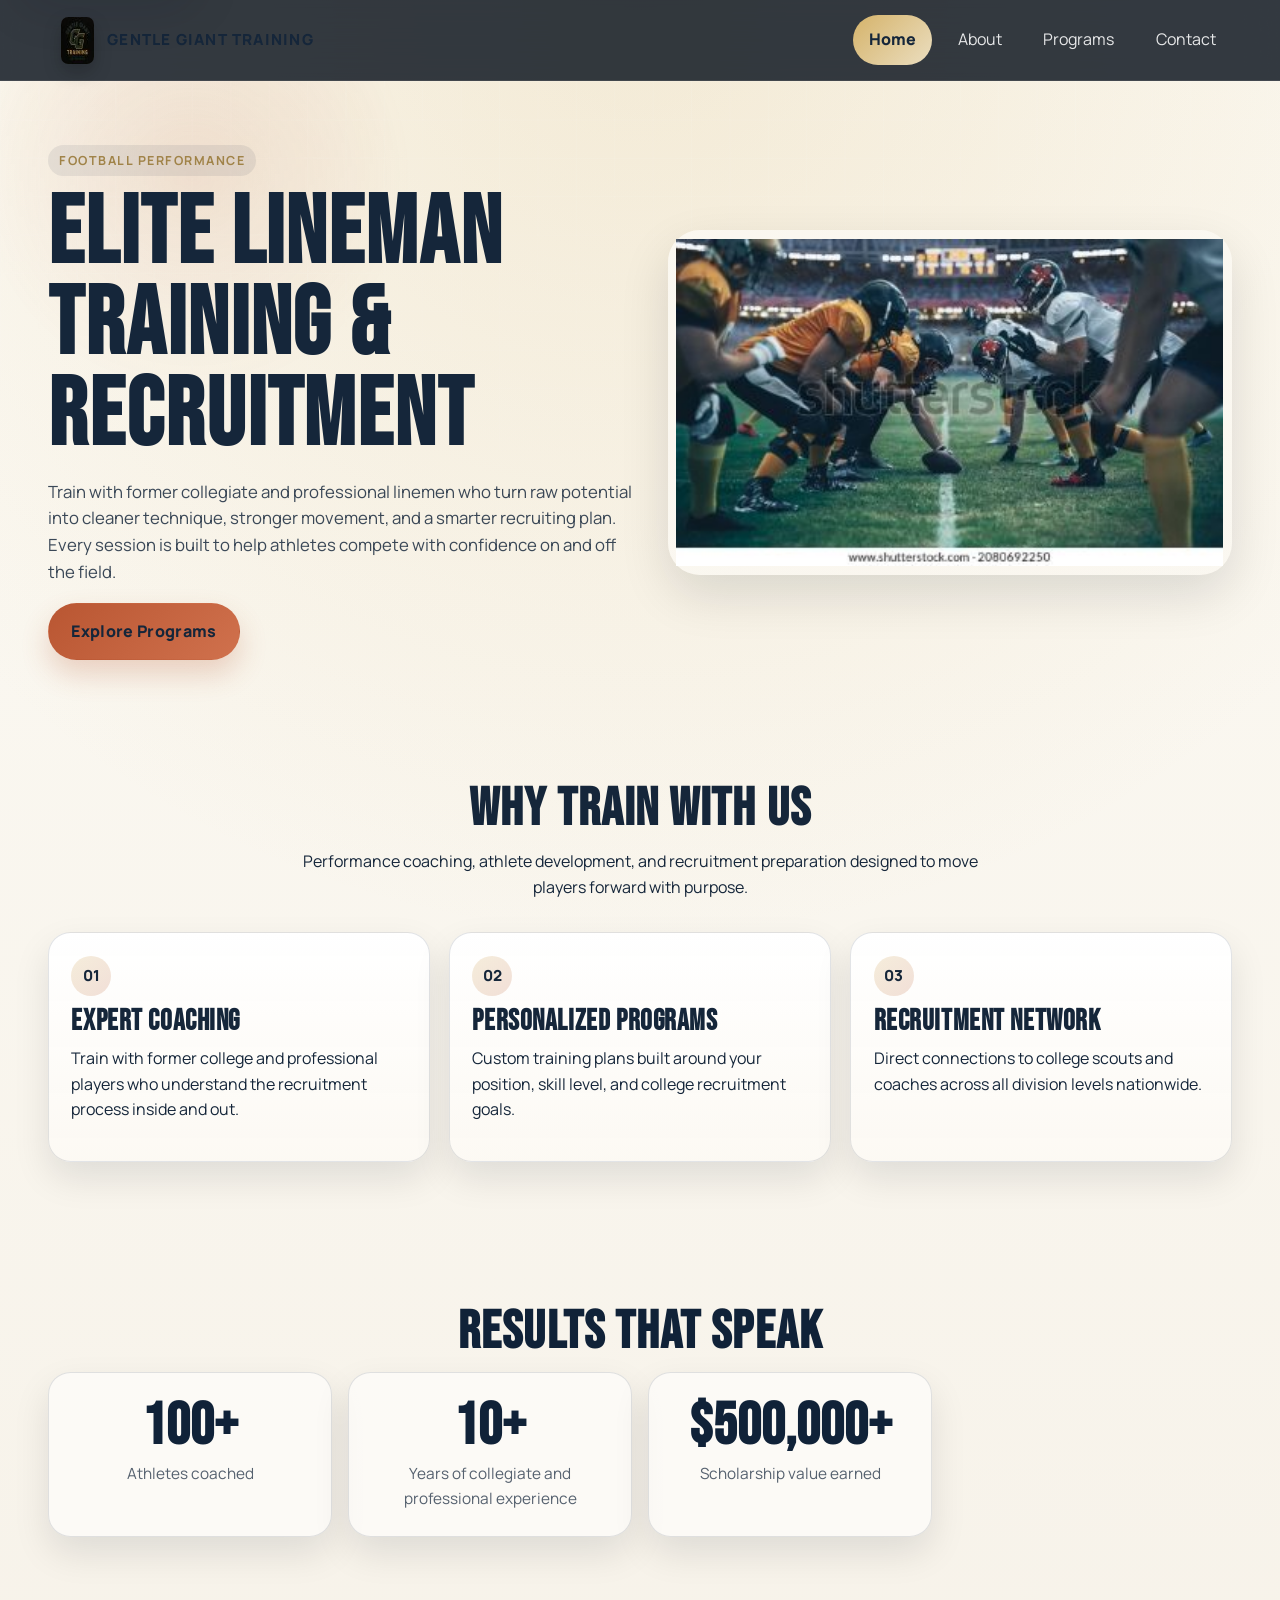
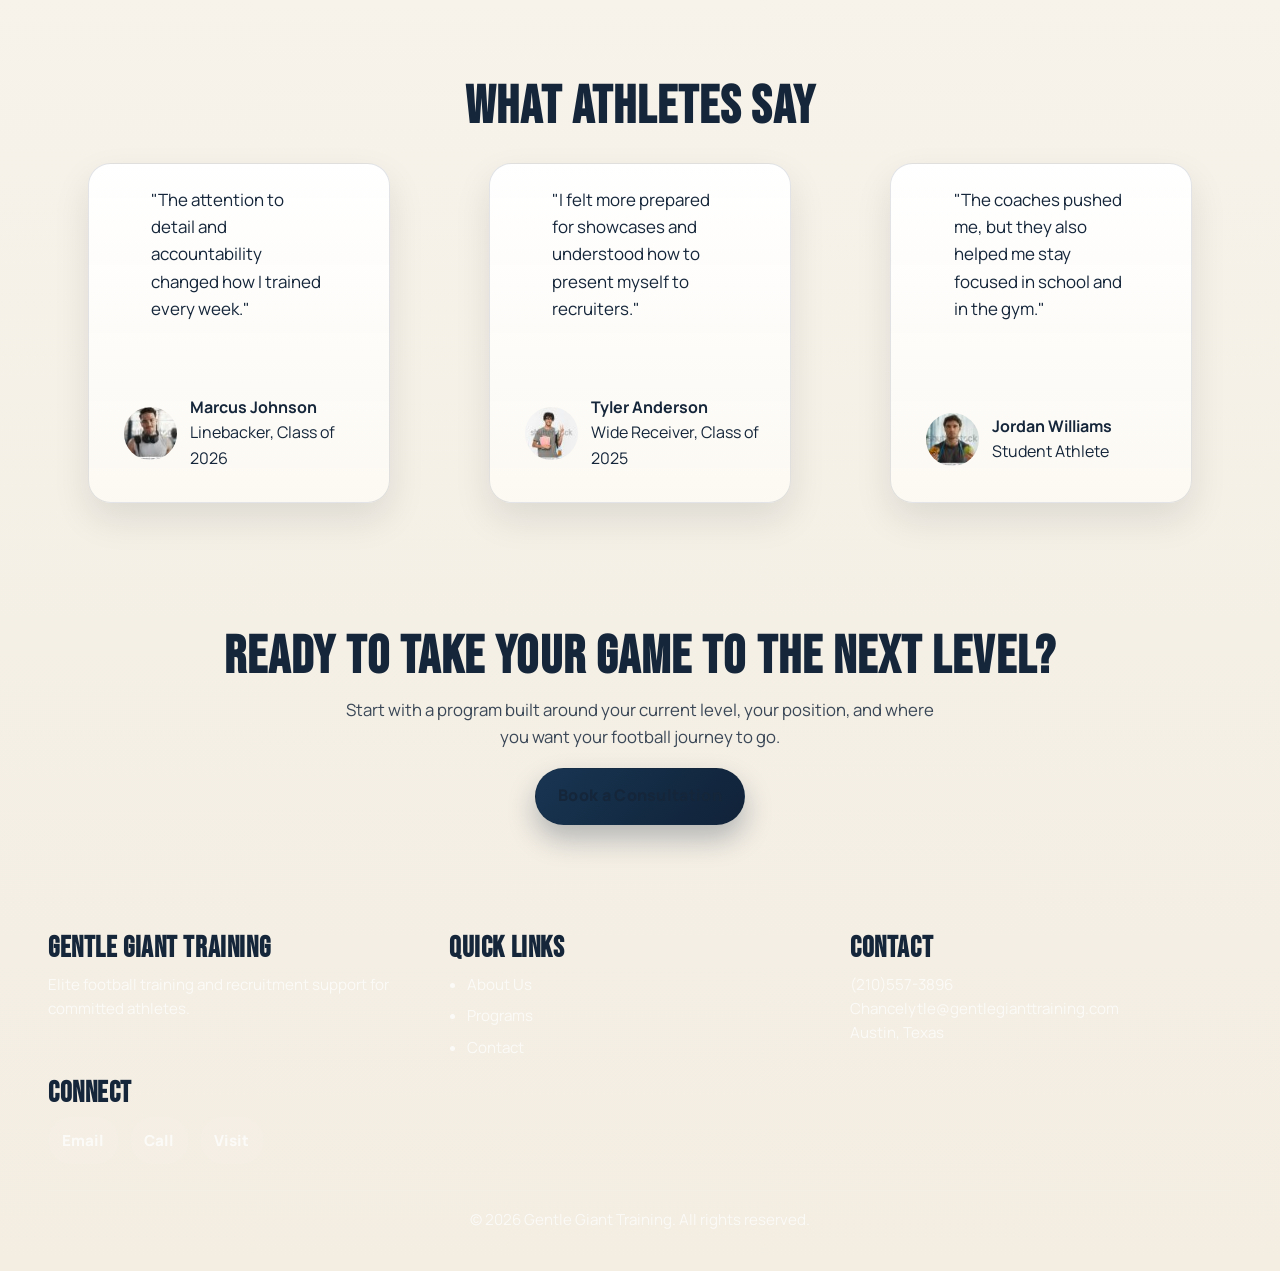
==== commit 2d3be00d: "undos" ====
--- a/index.html
+++ b/index.html
@@ -7,7 +7,8 @@
   <meta name="description" content="Gentle Giant Training helps football athletes develop speed, discipline, and recruitment-ready confidence through coaching and mentorship.">
   <link rel="preconnect" href="https://fonts.googleapis.com">
   <link rel="preconnect" href="https://fonts.gstatic.com" crossorigin>
-  <link href="https://fonts.googleapis.com/css2?family=Inter:wght@400;500;600;700;800&display=swap" rel="stylesheet">
+  <link href="https://fonts.googleapis.com/css2?family=Bebas+Neue&family=Manrope:wght@400;500;600;700;800&display=swap" rel="stylesheet">
+  <meta name="theme-color" content="#102238">
   <link rel="stylesheet" href="css/main.css">
 </head>
 <body>
@@ -22,7 +23,7 @@
           <source srcset="images/gentlegiantlogo-48.jpg 48w, images/gentlegiantlogo-96.jpg 96w" sizes="32px">
           <img src="images/gentlegiantlogo-48.jpg" width="48" height="47" alt="Gentle Giant Training logo">
         </picture>
-        <span>The Gentle Giant</span>
+        <span>Gentle Giant Training</span>
       </a>
       <button class="menu-toggle" type="button" aria-expanded="false" aria-controls="site-nav" aria-label="Open site navigation">
         <span class="menu-toggle-line" aria-hidden="true"></span>
@@ -45,8 +46,8 @@
         <div class="reveal">
           <span class="eyebrow">Football Performance</span>
           <h1>Elite Lineman Training &amp; Recruitment</h1>
-          <p class="lead">Join a community of athletes who have transformed their game with intellectual coaching designed by Professional players to develop your Game IQ, Technique and Power on the Field. Join a community of athletes who have earned scholarships through our proven training system.</p>
-          <a class="button" href="programs.html">Get Started</a>
+          <p class="lead">Train with former collegiate and professional linemen who turn raw potential into cleaner technique, stronger movement, and a smarter recruiting plan. Every session is built to help athletes compete with confidence on and off the field.</p>
+          <a class="button" href="programs.html">Explore Programs</a>
         </div>
         <div class="hero-media reveal">
           <picture>
@@ -99,7 +100,7 @@
           </div>
           <div class="stat reveal">
             <strong>10+</strong>
-            <span>years of collegiate and professional experience</span>
+            <span>Years of collegiate and professional experience</span>
           </div>
           <div class="stat reveal">
             <strong>$500,000+</strong>
@@ -160,8 +161,8 @@
     <section class="section band-accent">
       <div class="container section-centered reveal">
         <h2>Ready to Take Your Game to the Next Level?</h2>
-        <p class="lead" style="margin-inline:auto;">Start with a program built around your current level, your position, and where you want your football journey to go.</p>
-        <a class="button" href="contact.html">Get Started</a>
+        <p class="lead centered-lead">Start with a program built around your current level, your position, and where you want your football journey to go.</p>
+        <a class="button button-secondary" href="contact.html">Book a Consultation</a>
       </div>
     </section>
   </main>
@@ -187,16 +188,16 @@
         <p><a href="tel:2105573896">(210)557-3896</a><br><a href="mailto:Chancelytle@gentlegianttraining.com">Chancelytle@gentlegianttraining.com</a><br>Austin, Texas</p>
       </section>
       <section>
-        <h3>Follow Us</h3>
-        <ul class="social-list" aria-label="Social media links">
-          <li><a href="#" aria-label="Instagram">IG</a></li>
-          <li><a href="#" aria-label="Facebook">FB</a></li>
-          <li><a href="#" aria-label="YouTube">YT</a></li>
+        <h3>Connect</h3>
+        <ul class="social-list" aria-label="Contact actions">
+          <li><a href="mailto:Chancelytle@gentlegianttraining.com" aria-label="Email Gentle Giant Training">Email</a></li>
+          <li><a href="tel:2105573896" aria-label="Call Gentle Giant Training">Call</a></li>
+          <li><a href="contact.html" aria-label="Open the contact page">Visit</a></li>
         </ul>
       </section>
     </div>
     <div class="container copyright">
-      <small>&copy; 2025 Gentle Giant Training. All rights reserved.</small>
+      <small>&copy; 2026 Gentle Giant Training. All rights reserved.</small>
     </div>
   </footer>
 
@@ -207,13 +208,13 @@
       "@type": "SportsActivityLocation",
       "name": "Gentle Giant Training",
       "description": "Elite football training and recruitment support for student athletes.",
-      "telephone": "+1-555-123-4567",
-      "email": "info@gentlegianttraining.com",
+      "telephone": "+1-210-557-3896",
+      "email": "Chancelytle@gentlegianttraining.com",
       "address": {
         "@type": "PostalAddress",
-        "streetAddress": "1500 Championship Drive",
-        "addressLocality": "Columbus",
-        "addressRegion": "OH"
+        "addressLocality": "Austin",
+        "addressRegion": "TX",
+        "addressCountry": "US"
       }
     }
   </script>
--- a/css/main.css
+++ b/css/main.css
@@ -1,44 +1,42 @@
 :root {
+<<<<<<< HEAD
+<<<<<<< HEAD
 <<<<<<< ours
+=======
+>>>>>>> parent of 662ee61 (undos the big mistake I made)
   --primary: #182a3a;
   --secondary: #425b6f;
   --accent: #d6bb80;
   --accent-dark: #a08348;
+=======
+  --navy-950: #08111c;
+  --navy-900: #102238;
+  --navy-800: #183552;
+  --navy-700: #23486e;
+  --sand-100: #f6f0e4;
+  --sand-200: #ebdec0;
+  --gold-400: #d5b36a;
+  --gold-500: #c79a3d;
+  --gold-600: #a97c28;
+  --rust-500: #b95632;
+>>>>>>> parent of 4a68dcb (fixes the colours)
   --white: #ffffff;
   --ink: #15263a;
   --muted: #5b6878;
-  --surface: #f8f8f6;
+  --surface: #fffdfa;
   --surface-strong: #f4efe4;
-  --border: rgba(24, 42, 58, 0.16);
-  --shadow-soft: 0 20px 50px rgba(24, 42, 58, 0.14);
-  --shadow-card: 0 16px 36px rgba(24, 42, 58, 0.1);
+  --border: rgba(16, 34, 56, 0.12);
+  --shadow-soft: 0 20px 50px rgba(8, 17, 28, 0.12);
+  --shadow-card: 0 16px 36px rgba(8, 17, 28, 0.1);
   --radius-sm: 0.85rem;
   --radius-md: 1.4rem;
   --radius-lg: 2rem;
   --container: min(74rem, calc(100% - 2rem));
-=======
-  /* I put the main site colours here so they are easier to reuse. */
-  --primary: #182A3A;
-  --secondary: #425B6F;
-  --accent: #D6BB80;
-  --accent-dark: #A08348;
-  --white: #FFFFFF;
-  --muted: #7A7E74;
-  --surface: #F8F8F6;
-  --border: rgba(24, 42, 58, 0.16);
-  --shadow: 0 12px 30px rgba(24, 42, 58, 0.14);
-  --radius: 0.35rem;
-  --container: min(92rem, calc(100% - 2rem));
->>>>>>> theirs
 }
 
 *,
 *::before,
 *::after {
-<<<<<<< ours
-=======
-  /* This makes padding and borders easier to work with. */
->>>>>>> theirs
   box-sizing: border-box;
 }
 
@@ -47,35 +45,21 @@
 }
 
 body {
-<<<<<<< ours
   margin: 0;
   font-family: "Manrope", sans-serif;
-  background: var(--primary);
+  background:
+    radial-gradient(circle at top, rgba(213, 179, 106, 0.22), transparent 32%),
+    linear-gradient(180deg, #fcfaf4 0%, #f3ede2 100%);
   color: var(--ink);
-=======
-  /* This sets up the main font and base page colours. */
-  margin: 0;
-  font-family: "Inter", sans-serif;
-  background: var(--primary);
-  color: var(--primary);
->>>>>>> theirs
   line-height: 1.6;
 }
 
 img {
-<<<<<<< ours
-=======
-  /* This keeps images from overflowing their containers. */
->>>>>>> theirs
   display: block;
   max-width: 100%;
 }
 
 picture {
-<<<<<<< ours
-=======
-  /* This lets picture tags act like the image inside them in most places. */
->>>>>>> theirs
   display: contents;
 }
 
@@ -91,23 +75,26 @@
 }
 
 a:hover {
-  color: var(--accent-dark);
+  color: var(--gold-600);
 }
 
 :focus-visible {
+<<<<<<< HEAD
+<<<<<<< HEAD
 <<<<<<< ours
 =======
   /* This makes keyboard focus easier to see. */
 >>>>>>> theirs
+=======
+>>>>>>> parent of 662ee61 (undos the big mistake I made)
   outline: 3px solid var(--accent-dark);
+=======
+  outline: 3px solid var(--rust-500);
+>>>>>>> parent of 4a68dcb (fixes the colours)
   outline-offset: 3px;
 }
 
 .visually-hidden {
-<<<<<<< ours
-=======
-  /* This hides text visually but still lets screen readers read it. */
->>>>>>> theirs
   position: absolute;
   width: 1px;
   height: 1px;
@@ -120,29 +107,16 @@
 }
 
 .skip-link {
-<<<<<<< ours
-=======
-  /* The skip link is hidden until it gets keyboard focus. */
->>>>>>> theirs
   position: absolute;
   left: 1rem;
   top: -4rem;
   z-index: 1000;
-<<<<<<< ours
   padding: 0.8rem 1rem;
   background: var(--white);
-  color: var(--primary);
+  color: var(--navy-900);
   border-radius: 999px;
   text-decoration: none;
   box-shadow: var(--shadow-soft);
-=======
-  padding: 0.75rem 1rem;
-  background: var(--white);
-  color: var(--primary);
-  border-radius: var(--radius);
-  text-decoration: none;
-  box-shadow: var(--shadow);
->>>>>>> theirs
 }
 
 .skip-link:focus {
@@ -150,28 +124,16 @@
 }
 
 .site-header {
-<<<<<<< ours
   position: sticky;
   top: 0;
   z-index: 20;
-  background: rgba(24, 42, 58, 0.92);
+  background: rgba(8, 17, 28, 0.82);
   backdrop-filter: blur(16px);
-=======
-  /* This keeps the menu at the top while scrolling. */
-  position: sticky;
-  top: 0;
-  z-index: 20;
-  background: rgba(24, 42, 58, 0.98);
->>>>>>> theirs
   border-bottom: 1px solid rgba(255, 255, 255, 0.08);
 }
 
 .header-inner,
 .container {
-<<<<<<< ours
-=======
-  /* This gives the content a max width and keeps it centered. */
->>>>>>> theirs
   width: var(--container);
   margin: 0 auto;
 }
@@ -181,35 +143,22 @@
   align-items: center;
   justify-content: space-between;
   gap: 1rem;
-<<<<<<< ours
   min-height: 5rem;
-=======
-  min-height: 4rem;
->>>>>>> theirs
 }
 
 .brand {
   display: inline-flex;
   align-items: center;
-<<<<<<< ours
   gap: 0.8rem;
   text-decoration: none;
   font-size: 0.95rem;
   font-weight: 800;
   letter-spacing: 0.08em;
   text-transform: uppercase;
-=======
-  gap: 0.6rem;
-  text-decoration: none;
-  font-size: 0.85rem;
-  font-weight: 700;
-  letter-spacing: 0.02em;
->>>>>>> theirs
   color: var(--white);
 }
 
 .brand img {
-<<<<<<< ours
   width: 2.1rem;
   border-radius: 0.45rem;
   box-shadow: 0 8px 18px rgba(0, 0, 0, 0.22);
@@ -225,23 +174,6 @@
   border: 1px solid rgba(255, 255, 255, 0.18);
   border-radius: 999px;
   background: rgba(255, 255, 255, 0.05);
-=======
-  width: 1.65rem;
-  border-radius: 0.2rem;
-}
-
-.menu-toggle {
-  /* This is the mobile menu button. */
-  display: inline-flex;
-  align-items: center;
-  justify-content: center;
-  width: 2.75rem;
-  height: 2.75rem;
-  padding: 0;
-  border: 1px solid rgba(255, 255, 255, 0.22);
-  border-radius: var(--radius);
-  background: transparent;
->>>>>>> theirs
   color: var(--white);
 }
 
@@ -251,10 +183,7 @@
   height: 2px;
   background: currentColor;
   position: relative;
-<<<<<<< ours
   transition: background-color 180ms ease;
-=======
->>>>>>> theirs
 }
 
 .menu-toggle-line::before,
@@ -265,7 +194,6 @@
   width: 1.25rem;
   height: 2px;
   background: currentColor;
-<<<<<<< ours
   transition: transform 180ms ease, top 180ms ease;
 }
 
@@ -292,34 +220,14 @@
 }
 
 .site-nav {
-=======
-}
-
-.menu-toggle-line::before {
-  top: -0.35rem;
-}
-
-.menu-toggle-line::after {
-  top: 0.35rem;
-}
-
-.site-nav {
-  /* On small screens the menu starts hidden and opens with JavaScript. */
->>>>>>> theirs
   position: absolute;
   top: calc(100% + 1px);
   left: 0;
   right: 0;
-<<<<<<< ours
   display: none;
   padding: 0.6rem 1rem 1rem;
-  background: rgba(24, 42, 58, 0.98);
+  background: rgba(8, 17, 28, 0.96);
   border-bottom: 1px solid rgba(255, 255, 255, 0.08);
-=======
-  background: var(--primary);
-  border-bottom: 1px solid rgba(255, 255, 255, 0.08);
-  display: none;
->>>>>>> theirs
 }
 
 .site-nav[data-open="true"] {
@@ -327,22 +235,15 @@
 }
 
 .site-nav ul {
-<<<<<<< ours
   display: grid;
   gap: 0.4rem;
   list-style: none;
   margin: 0;
   padding: 0;
-=======
-  list-style: none;
-  margin: 0;
-  padding: 0.5rem 1rem 1rem;
->>>>>>> theirs
 }
 
 .site-nav a {
   display: block;
-<<<<<<< ours
   padding: 0.85rem 1rem;
   border-radius: 999px;
   color: rgba(255, 255, 255, 0.88);
@@ -357,27 +258,25 @@
 }
 
 .site-nav a[aria-current="page"] {
-  color: var(--primary);
-  background: var(--accent);
+  color: var(--navy-950);
+  background: linear-gradient(135deg, var(--gold-400), var(--sand-200));
   font-weight: 800;
-=======
-  padding: 0.75rem 0;
-  font-size: 0.92rem;
-  text-decoration: none;
-  color: rgba(255, 255, 255, 0.86);
-}
-
-.site-nav a[aria-current="page"] {
-  font-weight: 700;
-  color: var(--accent);
->>>>>>> theirs
 }
 
 .hero,
 .hero-banner,
 .band-accent {
+<<<<<<< HEAD
+<<<<<<< HEAD
 <<<<<<< ours
+=======
+>>>>>>> parent of 662ee61 (undos the big mistake I made)
   background: var(--accent);
+=======
+  background:
+    linear-gradient(135deg, rgba(213, 179, 106, 0.96), rgba(246, 240, 228, 0.98)),
+    var(--sand-100);
+>>>>>>> parent of 4a68dcb (fixes the colours)
 }
 
 .hero {
@@ -391,7 +290,7 @@
   position: absolute;
   inset: 0;
   background:
-    radial-gradient(circle at 15% 15%, rgba(160, 131, 72, 0.18), transparent 18%),
+    radial-gradient(circle at 15% 15%, rgba(185, 86, 50, 0.2), transparent 18%),
     linear-gradient(90deg, rgba(255, 255, 255, 0.12) 1px, transparent 1px),
     linear-gradient(rgba(255, 255, 255, 0.12) 1px, transparent 1px);
   background-size: auto, 2.4rem 2.4rem, 2.4rem 2.4rem;
@@ -407,6 +306,8 @@
 }
 
 .band-dark {
+<<<<<<< HEAD
+<<<<<<< HEAD
 =======
   /* Gold sections use the accent colour from the palette. */
   background: var(--accent);
@@ -415,7 +316,14 @@
 .band-dark {
   /* Dark sections use the blue-gray colour. */
 >>>>>>> theirs
+=======
+>>>>>>> parent of 662ee61 (undos the big mistake I made)
   background: var(--secondary);
+=======
+  background:
+    linear-gradient(180deg, rgba(16, 34, 56, 0.98), rgba(8, 17, 28, 0.98)),
+    var(--navy-900);
+>>>>>>> parent of 4a68dcb (fixes the colours)
   color: var(--white);
 }
 
@@ -433,43 +341,39 @@
 }
 
 .footer {
+<<<<<<< HEAD
   background: var(--primary);
+<<<<<<< HEAD
 <<<<<<< ours
+=======
+  background:
+    radial-gradient(circle at top, rgba(213, 179, 106, 0.12), transparent 22%),
+    var(--navy-950);
+>>>>>>> parent of 4a68dcb (fixes the colours)
+=======
+>>>>>>> parent of 662ee61 (undos the big mistake I made)
   color: rgba(255, 255, 255, 0.86);
 }
 
 .hero-grid {
   display: grid;
   gap: 2rem;
-=======
-  color: rgba(255, 255, 255, 0.85);
-}
-
-.hero {
-  /* This is the main top section spacing. */
-  padding: 2.75rem 0 2.25rem;
-}
-
-.hero-grid {
-  /* This stacks on mobile and becomes two columns on desktop. */
-  display: grid;
-  gap: 1.5rem;
->>>>>>> theirs
   align-items: center;
 }
 
 .eyebrow {
   display: inline-block;
-<<<<<<< ours
   margin-bottom: 0.8rem;
   padding: 0.35rem 0.7rem;
   border-radius: 999px;
-  background: rgba(24, 42, 58, 0.08);
+  background: rgba(16, 34, 56, 0.08);
   font-size: 0.74rem;
   font-weight: 800;
   text-transform: uppercase;
   letter-spacing: 0.18em;
+<<<<<<< HEAD
   color: var(--secondary);
+<<<<<<< HEAD
 =======
   margin-bottom: 0.6rem;
   font-size: 0.78rem;
@@ -478,13 +382,17 @@
   letter-spacing: 0.12em;
   color: var(--accent-dark);
 >>>>>>> theirs
+=======
+  color: var(--navy-800);
+>>>>>>> parent of 4a68dcb (fixes the colours)
+=======
+>>>>>>> parent of 662ee61 (undos the big mistake I made)
 }
 
 h1,
 h2,
 h3,
 h4,
-<<<<<<< ours
 p,
 blockquote {
   margin-top: 0;
@@ -507,27 +415,10 @@
   margin-bottom: 0.9rem;
   font-size: clamp(2.2rem, 5vw, 3.4rem);
   line-height: 0.95;
-=======
-p {
-  margin-top: 0;
-}
-
-h1 {
-  margin-bottom: 0.85rem;
-  font-size: clamp(2rem, 5vw, 3.4rem);
-  line-height: 1.02;
-}
-
-h2 {
-  margin-bottom: 0.85rem;
-  font-size: clamp(1.45rem, 3vw, 2.2rem);
-  line-height: 1.15;
->>>>>>> theirs
 }
 
 h3 {
   margin-bottom: 0.55rem;
-<<<<<<< ours
   font-size: clamp(1.4rem, 2.8vw, 1.8rem);
   line-height: 1;
 }
@@ -548,27 +439,6 @@
 
 .section-tight {
   padding: 2.4rem 0;
-=======
-  font-size: 1rem;
-  line-height: 1.25;
-}
-
-.lead {
-  max-width: 36rem;
-  color: rgba(24, 42, 58, 0.82);
-}
-
-.band-dark .lead {
-  color: rgba(255, 255, 255, 0.86);
-}
-
-.section {
-  padding: 2.5rem 0;
-}
-
-.section-tight {
-  padding: 1.8rem 0;
->>>>>>> theirs
 }
 
 .section-title,
@@ -578,7 +448,6 @@
 }
 
 .section-intro {
-<<<<<<< ours
   max-width: 45rem;
   margin: 0 auto 2rem;
   color: rgba(255, 255, 255, 0.76);
@@ -586,27 +455,18 @@
 
 .centered-lead {
   margin-inline: auto;
-=======
-  max-width: 44rem;
-  margin: 0 auto 1.4rem;
-  color: rgba(255, 255, 255, 0.82);
->>>>>>> theirs
 }
 
 .band-accent .section-intro,
 .band-accent .section-title {
-  color: var(--primary);
+  color: var(--navy-900);
 }
 
 .band-accent p,
 .band-accent li,
 .band-accent label,
 .band-accent summary {
-<<<<<<< ours
   color: rgba(21, 38, 58, 0.84);
-=======
-  color: rgba(24, 42, 58, 0.86);
->>>>>>> theirs
 }
 
 .button,
@@ -618,7 +478,6 @@
 }
 
 .button {
-<<<<<<< ours
   display: inline-flex;
   align-items: center;
   justify-content: center;
@@ -626,61 +485,46 @@
   padding: 0.92rem 1.4rem;
   border: 1px solid transparent;
   border-radius: 999px;
-  background: var(--secondary);
+  background: linear-gradient(135deg, var(--rust-500), #d0714d);
   color: var(--white);
   text-decoration: none;
   font-weight: 800;
   letter-spacing: 0.02em;
-  box-shadow: 0 14px 28px rgba(24, 42, 58, 0.22);
+  box-shadow: 0 14px 28px rgba(185, 86, 50, 0.24);
   transition: transform 180ms ease, box-shadow 180ms ease, filter 180ms ease;
-=======
-  /* This is the main button style used across the site. */
-  display: inline-flex;
-  align-items: center;
-  justify-content: center;
-  min-width: 8rem;
-  padding: 0.8rem 1.25rem;
-  border: 1px solid transparent;
-  border-radius: 0.3rem;
-  background: var(--secondary);
-  color: var(--white);
-  text-decoration: none;
-  font-weight: 600;
-  transition: transform 180ms ease, background-color 180ms ease, border-color 180ms ease;
->>>>>>> theirs
 }
 
 .button:hover,
 .button:focus-visible {
-<<<<<<< ours
   color: var(--white);
   transform: translateY(-2px);
+<<<<<<< HEAD
   background: var(--primary);
   box-shadow: 0 18px 34px rgba(24, 42, 58, 0.28);
   filter: none;
-=======
-  background: var(--primary);
-  color: var(--white);
-  transform: translateY(-1px);
->>>>>>> theirs
 }
 
 .button-secondary {
   background: var(--accent);
   color: var(--primary);
   border-color: rgba(24, 42, 58, 0.18);
-<<<<<<< ours
   box-shadow: 0 14px 28px rgba(160, 131, 72, 0.24);
-=======
->>>>>>> theirs
 }
 
 .button-secondary:hover,
 .button-secondary:focus-visible {
   background: var(--accent-dark);
   color: var(--white);
-<<<<<<< ours
   box-shadow: 0 18px 34px rgba(160, 131, 72, 0.28);
+=======
+  box-shadow: 0 18px 34px rgba(185, 86, 50, 0.3);
+  filter: saturate(1.05);
+}
+
+.button-secondary {
+  background: linear-gradient(135deg, var(--navy-800), var(--navy-900));
+  box-shadow: 0 14px 28px rgba(16, 34, 56, 0.28);
+>>>>>>> parent of 4a68dcb (fixes the colours)
 }
 
 .card-grid,
@@ -716,24 +560,6 @@
 .contact-card {
   height: 100%;
   transition: transform 180ms ease, box-shadow 180ms ease, border-color 180ms ease;
-=======
-}
-
-.card-grid {
-  /* This grid is reused for card layouts. */
-  display: grid;
-  gap: 1rem;
-}
-
-.card {
-  /* Cards stay white so they stand out on both gold and dark sections. */
-  background: var(--white);
-  border: 1px solid var(--border);
-  border-radius: var(--radius);
-  padding: 1.1rem;
-  box-shadow: 0 6px 16px rgba(24, 42, 58, 0.08);
-  color: var(--primary);
->>>>>>> theirs
 }
 
 .band-dark .card,
@@ -747,7 +573,6 @@
 .band-dark .card label,
 .band-dark .card strong,
 .band-dark .card span {
-<<<<<<< ours
   color: var(--ink);
 }
 
@@ -758,8 +583,8 @@
   place-items: center;
   margin-bottom: 0.8rem;
   border-radius: 50%;
-  background: rgba(214, 187, 128, 0.24);
-  color: var(--accent-dark);
+  background: linear-gradient(135deg, rgba(213, 179, 106, 0.24), rgba(185, 86, 50, 0.18));
+  color: var(--navy-900);
   font-size: 0.95rem;
   font-weight: 800;
 }
@@ -774,68 +599,25 @@
   border-radius: var(--radius-md);
   background: rgba(255, 255, 255, 0.56);
   box-shadow: var(--shadow-card);
-=======
-  color: var(--primary);
-}
-
-.feature-card,
-.program-card,
-.testimonial-card,
-.schedule-card,
-.pricing-card,
-.contact-card {
-  height: 100%;
-}
-
-.icon-badge {
-  width: 2.2rem;
-  height: 2.2rem;
-  display: inline-grid;
-  place-items: center;
-  border-radius: 50%;
-  background: rgba(214, 187, 128, 0.24);
-  color: var(--accent-dark);
-  font-size: 0.85rem;
-  font-weight: 700;
-}
-
-.stats {
-  display: grid;
-  gap: 1rem;
->>>>>>> theirs
   text-align: center;
 }
 
 .stat strong {
   display: block;
-<<<<<<< ours
   margin-bottom: 0.25rem;
   font-family: "Bebas Neue", sans-serif;
   font-size: clamp(2.5rem, 6vw, 3.7rem);
   line-height: 1;
-  color: var(--primary);
+  color: var(--navy-900);
 }
 
 .stat span {
   color: rgba(21, 38, 58, 0.72);
   font-size: 0.96rem;
-=======
-  font-size: clamp(1.5rem, 3vw, 2rem);
-}
-
-.stat span {
-  color: rgba(24, 42, 58, 0.72);
-  font-size: 0.92rem;
-}
-
-.band-dark .stat span {
-  color: rgba(255, 255, 255, 0.78);
->>>>>>> theirs
 }
 
 .hero-media img,
 .image-panel img {
-<<<<<<< ours
   width: 100%;
   height: 100%;
   object-fit: cover;
@@ -846,7 +628,7 @@
   min-height: 19rem;
   padding: 0.55rem;
   border-radius: var(--radius-lg);
-  background: rgba(255, 255, 255, 0.4);
+  background: linear-gradient(135deg, rgba(255, 255, 255, 0.58), rgba(255, 255, 255, 0.22));
   box-shadow: var(--shadow-soft);
 }
 
@@ -858,42 +640,11 @@
 }
 
 .programs-grid,
-=======
-  /* This makes the images crop nicely inside their boxes. */
-  width: 100%;
-  height: 100%;
-  object-fit: cover;
-  border-radius: var(--radius);
-}
-
-.hero-media {
-  min-height: 16rem;
-  border: 4px solid rgba(255, 255, 255, 0.45);
-  border-radius: calc(var(--radius) + 0.1rem);
-  overflow: hidden;
-  box-shadow: var(--shadow);
-}
-
-.program-visual {
-  /* This controls the wide field image on the Programs page. */
-  max-width: 70rem;
-  min-height: clamp(13rem, 32vw, 25rem);
-  margin: 0 auto 2rem;
-  box-shadow: var(--shadow);
-}
-
-.programs-grid {
-  max-width: 70rem;
-  margin: 0 auto;
-}
-
->>>>>>> theirs
 .schedule-grid {
   max-width: 70rem;
   margin: 0 auto;
 }
 
-<<<<<<< ours
 .program-card .checklist,
 .pricing-card .checklist,
 .contact-card .hours-list {
@@ -901,16 +652,6 @@
 }
 
 .coach-grid {
-=======
-.schedule-card {
-  min-height: 100%;
-}
-
-.coach-grid {
-  /* This grid holds the coach cards. */
-  display: grid;
-  gap: 1.2rem;
->>>>>>> theirs
   text-align: center;
 }
 
@@ -923,7 +664,6 @@
 }
 
 .coach-card img {
-<<<<<<< ours
   width: 7rem;
   height: 7rem;
   margin: 0 auto 1rem;
@@ -945,38 +685,12 @@
   gap: 1rem;
   max-width: 60rem;
   margin: 0 auto;
-=======
-  width: 5.5rem;
-  height: 5.5rem;
-  margin: 0 auto 0.8rem;
-  border-radius: 50%;
-  object-fit: cover;
-  border: 3px solid rgba(24, 42, 58, 0.15);
-}
-
-.coach-card p {
-  max-width: 18rem;
-  margin-left: auto;
-  margin-right: auto;
-  color: rgba(24, 42, 58, 0.82);
-}
-
-.timeline {
-  /* This is the stacked timeline on the About page. */
-  display: grid;
-  gap: 0.8rem;
->>>>>>> theirs
 }
 
 .timeline-item {
   display: grid;
-<<<<<<< ours
   grid-template-columns: 4.2rem 1fr;
   gap: 1rem;
-=======
-  grid-template-columns: 3.25rem 1fr;
-  gap: 0.85rem;
->>>>>>> theirs
   align-items: start;
 }
 
@@ -984,10 +698,9 @@
   display: inline-flex;
   align-items: center;
   justify-content: center;
-<<<<<<< ours
   min-height: 4rem;
   border-radius: 1.1rem;
-  background: var(--primary);
+  background: linear-gradient(135deg, var(--gold-500), var(--rust-500));
   color: var(--white);
   font-family: "Bebas Neue", sans-serif;
   font-size: 1.45rem;
@@ -1004,92 +717,41 @@
 }
 
 .values-grid {
-=======
-  min-height: 3rem;
-  background: var(--primary);
-  color: var(--white);
-  border-radius: var(--radius);
-  font-weight: 700;
-}
-
-.timeline-body {
-  background: var(--white);
-  color: var(--primary);
-  border: 1px solid var(--border);
-  border-radius: var(--radius);
-  padding: 0.9rem 1rem;
-}
-
-.values-grid {
-  /* This grid holds the values and the blue star icons. */
-  display: grid;
-  gap: 1rem;
->>>>>>> theirs
   text-align: center;
 }
 
 .value-item {
   position: relative;
-<<<<<<< ours
   padding: 1.2rem 1rem;
   border-radius: var(--radius-md);
   background: rgba(255, 255, 255, 0.48);
   border: 1px solid rgba(16, 34, 56, 0.08);
   box-shadow: var(--shadow-card);
-=======
-  padding: 1rem;
->>>>>>> theirs
 }
 
 .value-icon {
   display: block;
-<<<<<<< ours
   width: 2.1rem;
   height: 2.1rem;
   margin: 0 auto 0.8rem;
-=======
-  width: 2rem;
-  height: 2rem;
-  margin: 0 auto 0.65rem;
->>>>>>> theirs
   object-fit: contain;
 }
 
 .image-panel {
-<<<<<<< ours
   overflow: hidden;
   border-radius: var(--radius-lg);
-=======
-  min-height: 13rem;
-  overflow: hidden;
-  border-radius: var(--radius);
->>>>>>> theirs
   border: 1px solid rgba(255, 255, 255, 0.24);
 }
 
 .checklist,
 .footer-links {
   margin: 0;
-<<<<<<< ours
   padding-left: 1.15rem;
-=======
-  padding-left: 1.1rem;
->>>>>>> theirs
 }
 
 .checklist li + li,
 .footer-links li + li {
-<<<<<<< ours
   margin-top: 0.45rem;
-=======
-  margin-top: 0.4rem;
-}
-
-.pricing-grid {
-  /* This grid holds the pricing cards. */
-  display: grid;
-  gap: 1rem;
->>>>>>> theirs
 }
 
 .pricing-card {
@@ -1099,30 +761,32 @@
 }
 
 .pricing-card.featured {
-<<<<<<< ours
   background: linear-gradient(180deg, rgba(255, 248, 232, 0.98), rgba(250, 238, 210, 0.98));
+<<<<<<< HEAD
   border-color: rgba(160, 131, 72, 0.45);
   box-shadow: 0 20px 42px rgba(160, 131, 72, 0.18);
+<<<<<<< HEAD
 =======
   border-color: rgba(160, 131, 72, 0.6);
   box-shadow: 0 10px 22px rgba(160, 131, 72, 0.18);
 >>>>>>> theirs
+=======
+  border-color: rgba(199, 154, 61, 0.38);
+  box-shadow: 0 20px 42px rgba(169, 124, 40, 0.18);
+>>>>>>> parent of 4a68dcb (fixes the colours)
+=======
+>>>>>>> parent of 662ee61 (undos the big mistake I made)
 }
 
 .price {
   display: flex;
   align-items: baseline;
-<<<<<<< ours
   flex-wrap: wrap;
   gap: 0.4rem;
-=======
-  gap: 0.3rem;
->>>>>>> theirs
   margin-bottom: 1rem;
 }
 
 .price strong {
-<<<<<<< ours
   font-family: "Bebas Neue", sans-serif;
   font-size: 3rem;
   line-height: 1;
@@ -1130,19 +794,6 @@
 
 .price span {
   color: rgba(21, 38, 58, 0.66);
-=======
-  font-size: 2rem;
-}
-
-.price span {
-  color: rgba(24, 42, 58, 0.64);
-}
-
-.form-grid {
-  /* This keeps the form fields spaced out evenly. */
-  display: grid;
-  gap: 0.9rem;
->>>>>>> theirs
 }
 
 .field-row {
@@ -1154,17 +805,12 @@
   display: block;
   margin-bottom: 0.35rem;
   font-size: 0.92rem;
-<<<<<<< ours
   font-weight: 700;
-=======
-  font-weight: 600;
->>>>>>> theirs
 }
 
 input,
 textarea {
   width: 100%;
-<<<<<<< ours
   padding: 0.88rem 0.95rem;
   border: 1px solid rgba(16, 34, 56, 0.18);
   border-radius: 1rem;
@@ -1175,16 +821,9 @@
 
 input:focus,
 textarea:focus {
-  border-color: rgba(160, 131, 72, 0.62);
-  box-shadow: 0 0 0 4px rgba(160, 131, 72, 0.14);
+  border-color: rgba(185, 86, 50, 0.62);
+  box-shadow: 0 0 0 4px rgba(185, 86, 50, 0.14);
   outline: none;
-=======
-  padding: 0.8rem 0.9rem;
-  border: 1px solid rgba(24, 42, 58, 0.24);
-  border-radius: 0.3rem;
-  background: var(--white);
-  color: var(--primary);
->>>>>>> theirs
 }
 
 textarea {
@@ -1200,7 +839,6 @@
 
 .checkbox-row input {
   width: auto;
-<<<<<<< ours
   margin-top: 0.25rem;
 }
 
@@ -1222,9 +860,6 @@
 
 .form-status[data-state="error"] {
   color: #9b2c2c;
-=======
-  margin-top: 0.2rem;
->>>>>>> theirs
 }
 
 .checkbox-row label,
@@ -1235,7 +870,6 @@
 .pricing-card li,
 .testimonial-card span,
 .timeline-body p {
-<<<<<<< ours
   color: rgba(21, 38, 58, 0.82);
 }
 
@@ -1250,14 +884,10 @@
 
 .contact-card + .contact-card {
   margin-top: 1rem;
-=======
-  color: rgba(24, 42, 58, 0.82);
->>>>>>> theirs
 }
 
 .map-frame {
   width: 100%;
-<<<<<<< ours
   min-height: 18rem;
   border: 0;
   border-radius: var(--radius-lg);
@@ -1271,41 +901,15 @@
   border-radius: var(--radius-md);
   overflow: hidden;
   box-shadow: var(--shadow-card);
-=======
-  min-height: 14rem;
-  border: 0;
-  border-radius: var(--radius);
-  background: var(--surface);
-}
-
-.faq-list {
-  /* The FAQ items stack with a small gap. */
-  display: grid;
-  gap: 0.6rem;
-}
-
-.faq-item {
-  background: var(--white);
-  border: 1px solid rgba(24, 42, 58, 0.14);
-  border-radius: var(--radius);
-  overflow: hidden;
->>>>>>> theirs
 }
 
 .faq-item summary {
   list-style: none;
   cursor: pointer;
-<<<<<<< ours
   padding: 1rem 1.1rem;
   font-weight: 800;
   background: rgba(255, 255, 255, 0.96);
   color: var(--ink);
-=======
-  padding: 0.9rem 1rem;
-  font-weight: 600;
-  background: var(--white);
-  color: var(--primary);
->>>>>>> theirs
 }
 
 .faq-item summary::-webkit-details-marker {
@@ -1313,28 +917,18 @@
 }
 
 .faq-item p {
-<<<<<<< ours
   padding: 0 1.1rem 1rem;
   margin-bottom: 0;
   color: rgba(21, 38, 58, 0.82);
-=======
-  padding: 0 1rem 1rem;
-  margin-bottom: 0;
-  color: rgba(24, 42, 58, 0.82);
->>>>>>> theirs
 }
 
 .testimonial-card {
   display: grid;
-<<<<<<< ours
   gap: 1rem;
 }
 
 .testimonial-card blockquote p {
   font-size: 1.06rem;
-=======
-  gap: 0.9rem;
->>>>>>> theirs
 }
 
 .testimonial-meta {
@@ -1344,37 +938,23 @@
 }
 
 .testimonial-meta img {
-<<<<<<< ours
   width: 3.3rem;
   height: 3.3rem;
-=======
-  width: 3rem;
-  height: 3rem;
->>>>>>> theirs
   border-radius: 50%;
   object-fit: cover;
 }
 
 .hours-list {
   display: grid;
-<<<<<<< ours
   gap: 0.55rem;
-=======
-  gap: 0.45rem;
->>>>>>> theirs
 }
 
 .hours-item {
   display: flex;
   justify-content: space-between;
   gap: 1rem;
-<<<<<<< ours
   border-bottom: 1px solid rgba(16, 34, 56, 0.08);
   padding-bottom: 0.55rem;
-=======
-  border-bottom: 1px solid rgba(24, 42, 58, 0.08);
-  padding-bottom: 0.45rem;
->>>>>>> theirs
 }
 
 .hours-item:last-child {
@@ -1382,24 +962,11 @@
   padding-bottom: 0;
 }
 
-<<<<<<< ours
-=======
-.footer-grid {
-  /* This lays out the footer columns. */
-  display: grid;
-  gap: 1.5rem;
-}
-
->>>>>>> theirs
 .footer small,
 .footer p,
 .footer li {
   color: rgba(255, 255, 255, 0.72);
-<<<<<<< ours
   font-size: 0.95rem;
-=======
-  font-size: 0.92rem;
->>>>>>> theirs
 }
 
 .footer a {
@@ -1408,19 +975,14 @@
 
 .social-list {
   display: flex;
-<<<<<<< ours
   flex-wrap: wrap;
   gap: 0.7rem;
-=======
-  gap: 0.6rem;
->>>>>>> theirs
   padding: 0;
   margin: 0;
   list-style: none;
 }
 
 .social-list a {
-<<<<<<< ours
   min-width: 3.2rem;
   padding: 0.7rem 0.9rem;
   display: inline-flex;
@@ -1439,34 +1001,15 @@
 
 .copyright {
   margin-top: 1.6rem;
-=======
-  width: 1.9rem;
-  height: 1.9rem;
-  display: inline-grid;
-  place-items: center;
-  border-radius: 50%;
-  background: rgba(255, 255, 255, 0.08);
-}
-
-.copyright {
-  margin-top: 1.4rem;
->>>>>>> theirs
   padding-top: 1rem;
   border-top: 1px solid rgba(255, 255, 255, 0.1);
   text-align: center;
 }
 
 .reveal {
-<<<<<<< ours
   opacity: 0;
   transform: translateY(20px);
   transition: opacity 420ms ease, transform 420ms ease;
-=======
-  /* This is the starting state before the scroll animation shows the item. */
-  opacity: 0;
-  transform: translateY(20px);
-  transition: opacity 400ms ease, transform 400ms ease;
->>>>>>> theirs
 }
 
 .reveal.is-visible {
@@ -1475,10 +1018,6 @@
 }
 
 @media (prefers-reduced-motion: reduce) {
-<<<<<<< ours
-=======
-  /* This turns off animations for people who prefer less motion. */
->>>>>>> theirs
   html {
     scroll-behavior: auto;
   }
@@ -1497,10 +1036,6 @@
 }
 
 @media (min-width: 480px) {
-<<<<<<< ours
-=======
-  /* Tablet-sized screens start getting two-column sections. */
->>>>>>> theirs
   .card-grid.two-up,
   .stats,
   .values-grid,
@@ -1516,10 +1051,6 @@
 }
 
 @media (min-width: 769px) {
-<<<<<<< ours
-=======
-  /* Desktop screens get the full navigation and wider grids. */
->>>>>>> theirs
   .menu-toggle {
     display: none;
   }
@@ -1527,10 +1058,7 @@
   .site-nav {
     position: static;
     display: block;
-<<<<<<< ours
     padding: 0;
-=======
->>>>>>> theirs
     background: transparent;
     border-bottom: 0;
   }
@@ -1538,21 +1066,11 @@
   .site-nav ul {
     display: flex;
     align-items: center;
-<<<<<<< ours
     gap: 0.6rem;
   }
 
   .site-nav a {
     padding: 0.75rem 1rem;
-=======
-    gap: 1.25rem;
-    padding: 0;
-  }
-
-  .site-nav a {
-    padding: 0;
-    font-size: 0.88rem;
->>>>>>> theirs
   }
 
   .hero-grid,
@@ -1563,11 +1081,7 @@
   }
 
   .hero-grid {
-<<<<<<< ours
     grid-template-columns: minmax(0, 1.02fr) minmax(20rem, 0.98fr);
-=======
-    grid-template-columns: minmax(0, 1.05fr) minmax(18rem, 0.95fr);
->>>>>>> theirs
   }
 
   .card-grid.four-up,
@@ -1577,23 +1091,14 @@
   }
 
   .coach-grid {
-<<<<<<< ours
     grid-template-columns: repeat(2, minmax(0, 1fr));
     max-width: 50rem;
     margin: 0 auto;
-=======
-    grid-template-columns: repeat(3, minmax(0, 1fr));
->>>>>>> theirs
   }
 
   .contact-layout {
     display: grid;
-<<<<<<< ours
     grid-template-columns: minmax(0, 1.45fr) minmax(17rem, 0.72fr);
-=======
-    grid-template-columns: minmax(0, 1.45fr) minmax(15rem, 0.72fr);
-    gap: 1rem;
->>>>>>> theirs
     align-items: start;
   }
 
@@ -1603,21 +1108,13 @@
 }
 
 @media (max-width: 479px) {
-<<<<<<< ours
-=======
-  /* These rules make tiny screens a bit more comfortable. */
->>>>>>> theirs
   .header-inner,
   .container {
     width: min(100% - 1rem, 40rem);
   }
 
   .hero {
-<<<<<<< ours
     padding-top: 3rem;
-=======
-    padding-top: 2rem;
->>>>>>> theirs
   }
 
   .timeline-item {
@@ -1625,7 +1122,6 @@
   }
 
   .timeline-year {
-<<<<<<< ours
     min-height: 3rem;
     justify-content: flex-start;
     padding: 0 1rem;
@@ -1635,10 +1131,4 @@
     flex-direction: column;
     gap: 0.15rem;
   }
-=======
-    min-height: 2.5rem;
-    justify-content: flex-start;
-    padding: 0 1rem;
-  }
->>>>>>> theirs
-}
+}
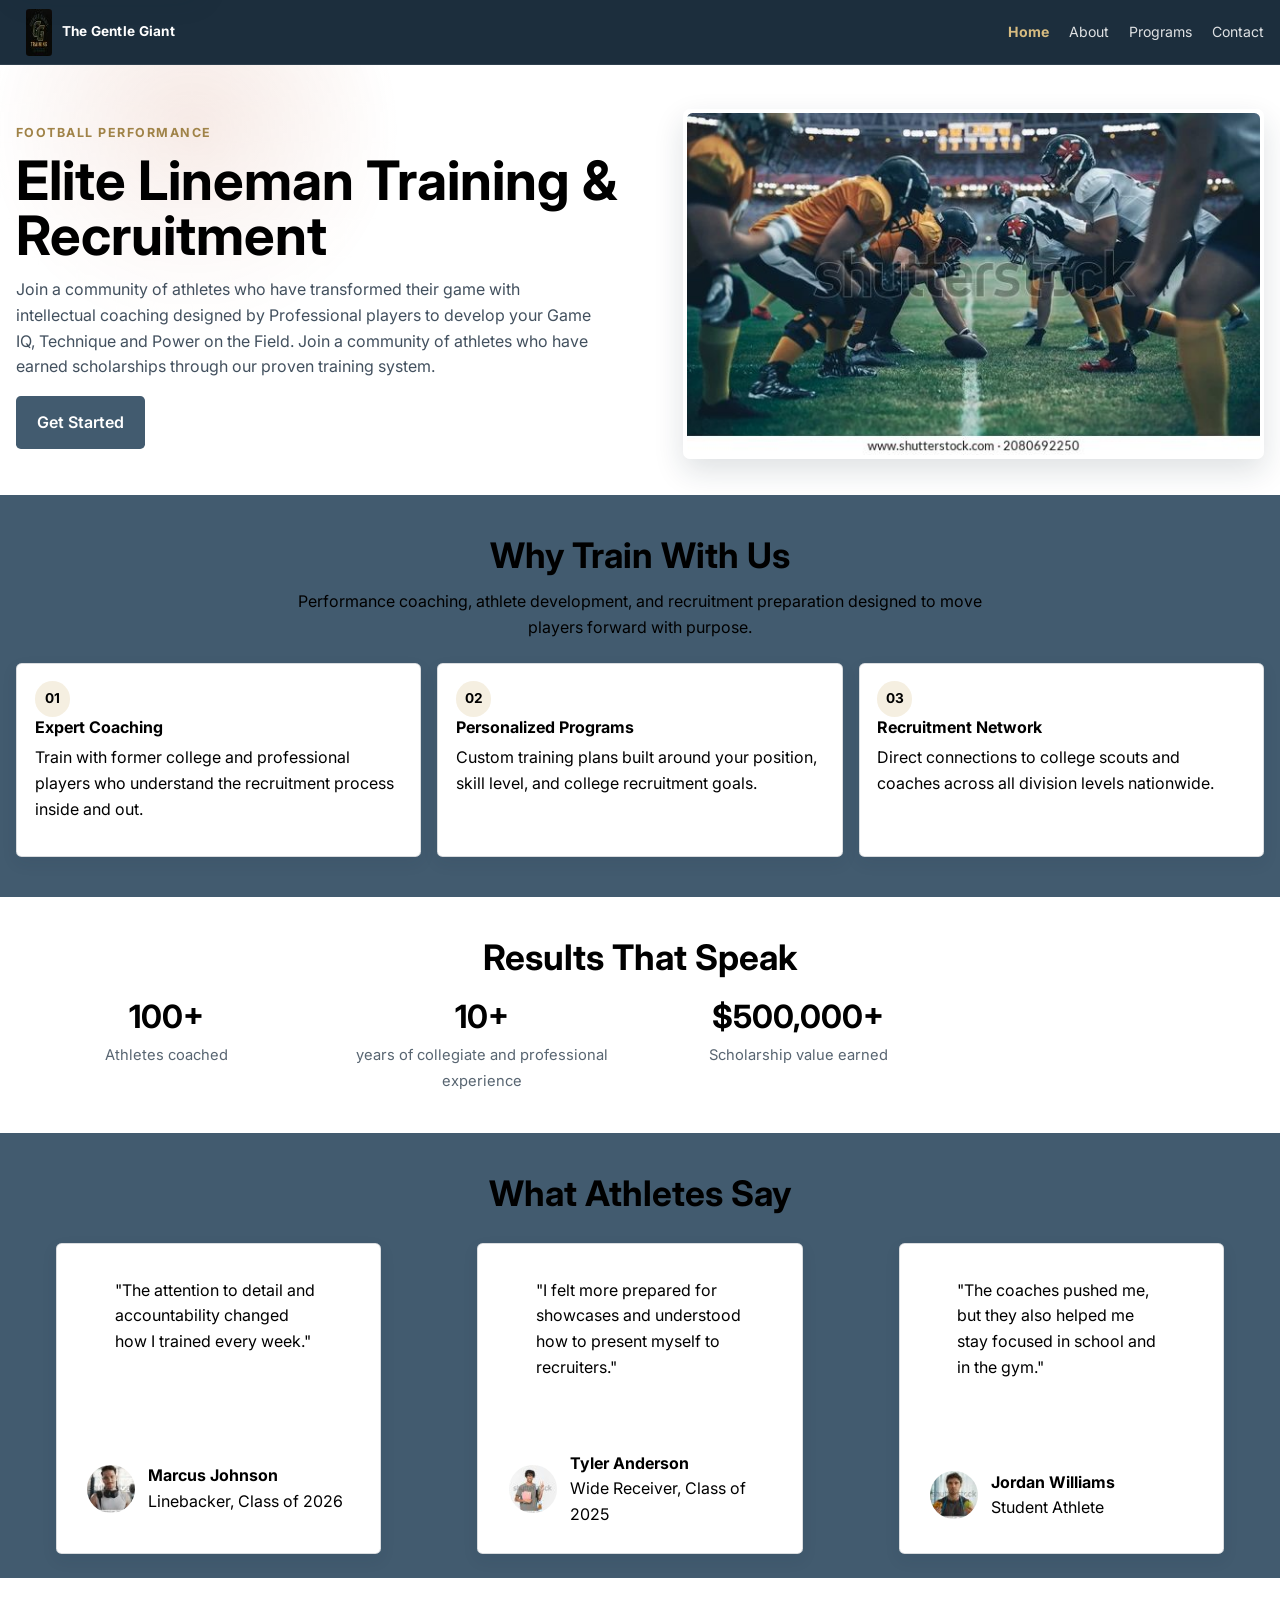
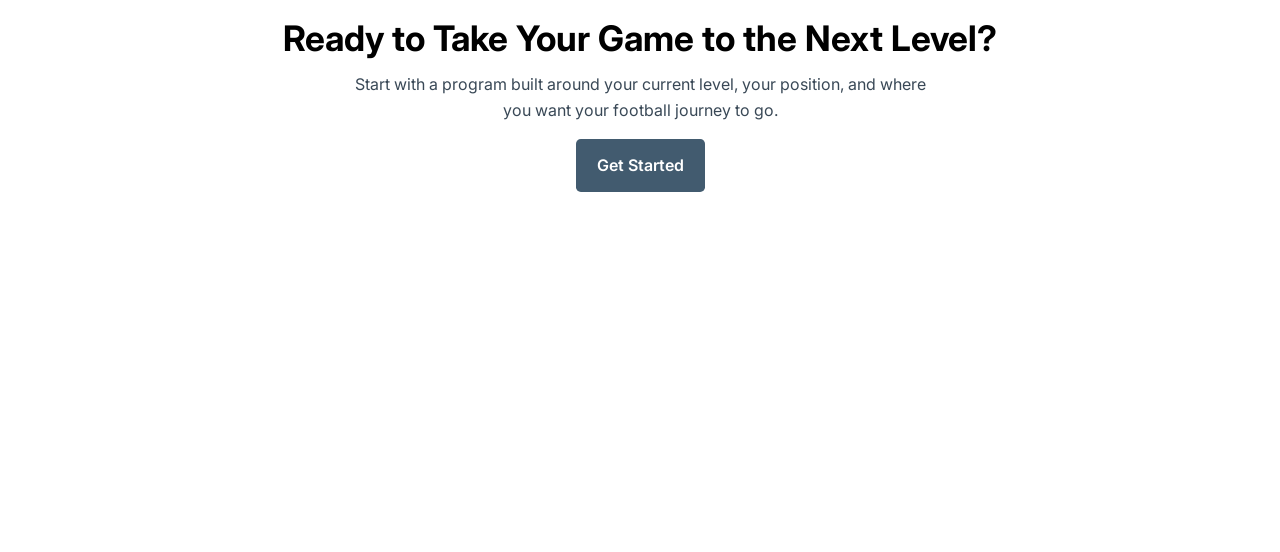
==== commit b64539f6: "undos attempt 2" ====
--- a/index.html
+++ b/index.html
@@ -7,8 +7,7 @@
   <meta name="description" content="Gentle Giant Training helps football athletes develop speed, discipline, and recruitment-ready confidence through coaching and mentorship.">
   <link rel="preconnect" href="https://fonts.googleapis.com">
   <link rel="preconnect" href="https://fonts.gstatic.com" crossorigin>
-  <link href="https://fonts.googleapis.com/css2?family=Bebas+Neue&family=Manrope:wght@400;500;600;700;800&display=swap" rel="stylesheet">
-  <meta name="theme-color" content="#102238">
+  <link href="https://fonts.googleapis.com/css2?family=Inter:wght@400;500;600;700;800&display=swap" rel="stylesheet">
   <link rel="stylesheet" href="css/main.css">
 </head>
 <body>
@@ -23,7 +22,7 @@
           <source srcset="images/gentlegiantlogo-48.jpg 48w, images/gentlegiantlogo-96.jpg 96w" sizes="32px">
           <img src="images/gentlegiantlogo-48.jpg" width="48" height="47" alt="Gentle Giant Training logo">
         </picture>
-        <span>Gentle Giant Training</span>
+        <span>The Gentle Giant</span>
       </a>
       <button class="menu-toggle" type="button" aria-expanded="false" aria-controls="site-nav" aria-label="Open site navigation">
         <span class="menu-toggle-line" aria-hidden="true"></span>
@@ -46,8 +45,8 @@
         <div class="reveal">
           <span class="eyebrow">Football Performance</span>
           <h1>Elite Lineman Training &amp; Recruitment</h1>
-          <p class="lead">Train with former collegiate and professional linemen who turn raw potential into cleaner technique, stronger movement, and a smarter recruiting plan. Every session is built to help athletes compete with confidence on and off the field.</p>
-          <a class="button" href="programs.html">Explore Programs</a>
+          <p class="lead">Join a community of athletes who have transformed their game with intellectual coaching designed by Professional players to develop your Game IQ, Technique and Power on the Field. Join a community of athletes who have earned scholarships through our proven training system.</p>
+          <a class="button" href="programs.html">Get Started</a>
         </div>
         <div class="hero-media reveal">
           <picture>
@@ -100,7 +99,7 @@
           </div>
           <div class="stat reveal">
             <strong>10+</strong>
-            <span>Years of collegiate and professional experience</span>
+            <span>years of collegiate and professional experience</span>
           </div>
           <div class="stat reveal">
             <strong>$500,000+</strong>
@@ -161,8 +160,8 @@
     <section class="section band-accent">
       <div class="container section-centered reveal">
         <h2>Ready to Take Your Game to the Next Level?</h2>
-        <p class="lead centered-lead">Start with a program built around your current level, your position, and where you want your football journey to go.</p>
-        <a class="button button-secondary" href="contact.html">Book a Consultation</a>
+        <p class="lead" style="margin-inline:auto;">Start with a program built around your current level, your position, and where you want your football journey to go.</p>
+        <a class="button" href="contact.html">Get Started</a>
       </div>
     </section>
   </main>
@@ -188,16 +187,16 @@
         <p><a href="tel:2105573896">(210)557-3896</a><br><a href="mailto:Chancelytle@gentlegianttraining.com">Chancelytle@gentlegianttraining.com</a><br>Austin, Texas</p>
       </section>
       <section>
-        <h3>Connect</h3>
-        <ul class="social-list" aria-label="Contact actions">
-          <li><a href="mailto:Chancelytle@gentlegianttraining.com" aria-label="Email Gentle Giant Training">Email</a></li>
-          <li><a href="tel:2105573896" aria-label="Call Gentle Giant Training">Call</a></li>
-          <li><a href="contact.html" aria-label="Open the contact page">Visit</a></li>
+        <h3>Follow Us</h3>
+        <ul class="social-list" aria-label="Social media links">
+          <li><a href="#" aria-label="Instagram">IG</a></li>
+          <li><a href="#" aria-label="Facebook">FB</a></li>
+          <li><a href="#" aria-label="YouTube">YT</a></li>
         </ul>
       </section>
     </div>
     <div class="container copyright">
-      <small>&copy; 2026 Gentle Giant Training. All rights reserved.</small>
+      <small>&copy; 2025 Gentle Giant Training. All rights reserved.</small>
     </div>
   </footer>
 
@@ -208,13 +207,13 @@
       "@type": "SportsActivityLocation",
       "name": "Gentle Giant Training",
       "description": "Elite football training and recruitment support for student athletes.",
-      "telephone": "+1-210-557-3896",
-      "email": "Chancelytle@gentlegianttraining.com",
+      "telephone": "+1-555-123-4567",
+      "email": "info@gentlegianttraining.com",
       "address": {
         "@type": "PostalAddress",
-        "addressLocality": "Austin",
-        "addressRegion": "TX",
-        "addressCountry": "US"
+        "streetAddress": "1500 Championship Drive",
+        "addressLocality": "Columbus",
+        "addressRegion": "OH"
       }
     }
   </script>
--- a/css/main.css
+++ b/css/main.css
@@ -1,4 +1,5 @@
 :root {
+<<<<<<< HEAD
 <<<<<<< HEAD
 <<<<<<< HEAD
 <<<<<<< ours
@@ -32,11 +33,26 @@
   --radius-md: 1.4rem;
   --radius-lg: 2rem;
   --container: min(74rem, calc(100% - 2rem));
+=======
+  /* I put the main site colours here so they are easier to reuse. */
+  --primary: #182A3A;
+  --secondary: #425B6F;
+  --accent: #D6BB80;
+  --accent-dark: #A08348;
+  --white: #FFFFFF;
+  --muted: #7A7E74;
+  --surface: #F8F8F6;
+  --border: rgba(24, 42, 58, 0.16);
+  --shadow: 0 12px 30px rgba(24, 42, 58, 0.14);
+  --radius: 0.35rem;
+  --container: min(92rem, calc(100% - 2rem));
+>>>>>>> parent of 02c06d4 (fixes visuals and errors)
 }
 
 *,
 *::before,
 *::after {
+  /* This makes padding and borders easier to work with. */
   box-sizing: border-box;
 }
 
@@ -45,21 +61,22 @@
 }
 
 body {
+  /* This sets up the main font and base page colours. */
   margin: 0;
-  font-family: "Manrope", sans-serif;
-  background:
-    radial-gradient(circle at top, rgba(213, 179, 106, 0.22), transparent 32%),
-    linear-gradient(180deg, #fcfaf4 0%, #f3ede2 100%);
-  color: var(--ink);
+  font-family: "Inter", sans-serif;
+  background: var(--primary);
+  color: var(--primary);
   line-height: 1.6;
 }
 
 img {
+  /* This keeps images from overflowing their containers. */
   display: block;
   max-width: 100%;
 }
 
 picture {
+  /* This lets picture tags act like the image inside them in most places. */
   display: contents;
 }
 
@@ -75,10 +92,11 @@
 }
 
 a:hover {
-  color: var(--gold-600);
+  color: var(--accent-dark);
 }
 
 :focus-visible {
+<<<<<<< HEAD
 <<<<<<< HEAD
 <<<<<<< HEAD
 <<<<<<< ours
@@ -91,10 +109,15 @@
 =======
   outline: 3px solid var(--rust-500);
 >>>>>>> parent of 4a68dcb (fixes the colours)
+=======
+  /* This makes keyboard focus easier to see. */
+  outline: 3px solid var(--accent-dark);
+>>>>>>> parent of 02c06d4 (fixes visuals and errors)
   outline-offset: 3px;
 }
 
 .visually-hidden {
+  /* This hides text visually but still lets screen readers read it. */
   position: absolute;
   width: 1px;
   height: 1px;
@@ -107,16 +130,17 @@
 }
 
 .skip-link {
+  /* The skip link is hidden until it gets keyboard focus. */
   position: absolute;
   left: 1rem;
   top: -4rem;
   z-index: 1000;
-  padding: 0.8rem 1rem;
+  padding: 0.75rem 1rem;
   background: var(--white);
-  color: var(--navy-900);
-  border-radius: 999px;
+  color: var(--primary);
+  border-radius: var(--radius);
   text-decoration: none;
-  box-shadow: var(--shadow-soft);
+  box-shadow: var(--shadow);
 }
 
 .skip-link:focus {
@@ -124,16 +148,17 @@
 }
 
 .site-header {
+  /* This keeps the menu at the top while scrolling. */
   position: sticky;
   top: 0;
   z-index: 20;
-  background: rgba(8, 17, 28, 0.82);
-  backdrop-filter: blur(16px);
+  background: rgba(24, 42, 58, 0.98);
   border-bottom: 1px solid rgba(255, 255, 255, 0.08);
 }
 
 .header-inner,
 .container {
+  /* This gives the content a max width and keeps it centered. */
   width: var(--container);
   margin: 0 auto;
 }
@@ -143,37 +168,36 @@
   align-items: center;
   justify-content: space-between;
   gap: 1rem;
-  min-height: 5rem;
+  min-height: 4rem;
 }
 
 .brand {
   display: inline-flex;
   align-items: center;
-  gap: 0.8rem;
+  gap: 0.6rem;
   text-decoration: none;
-  font-size: 0.95rem;
-  font-weight: 800;
-  letter-spacing: 0.08em;
-  text-transform: uppercase;
+  font-size: 0.85rem;
+  font-weight: 700;
+  letter-spacing: 0.02em;
   color: var(--white);
 }
 
 .brand img {
-  width: 2.1rem;
-  border-radius: 0.45rem;
-  box-shadow: 0 8px 18px rgba(0, 0, 0, 0.22);
+  width: 1.65rem;
+  border-radius: 0.2rem;
 }
 
 .menu-toggle {
+  /* This is the mobile menu button. */
   display: inline-flex;
   align-items: center;
   justify-content: center;
-  width: 3rem;
-  height: 3rem;
+  width: 2.75rem;
+  height: 2.75rem;
   padding: 0;
-  border: 1px solid rgba(255, 255, 255, 0.18);
-  border-radius: 999px;
-  background: rgba(255, 255, 255, 0.05);
+  border: 1px solid rgba(255, 255, 255, 0.22);
+  border-radius: var(--radius);
+  background: transparent;
   color: var(--white);
 }
 
@@ -183,7 +207,6 @@
   height: 2px;
   background: currentColor;
   position: relative;
-  transition: background-color 180ms ease;
 }
 
 .menu-toggle-line::before,
@@ -194,40 +217,25 @@
   width: 1.25rem;
   height: 2px;
   background: currentColor;
-  transition: transform 180ms ease, top 180ms ease;
 }
 
 .menu-toggle-line::before {
-  top: -0.4rem;
+  top: -0.35rem;
 }
 
 .menu-toggle-line::after {
-  top: 0.4rem;
-}
-
-.menu-toggle[aria-expanded="true"] .menu-toggle-line {
-  background: transparent;
-}
-
-.menu-toggle[aria-expanded="true"] .menu-toggle-line::before {
-  top: 0;
-  transform: rotate(45deg);
-}
-
-.menu-toggle[aria-expanded="true"] .menu-toggle-line::after {
-  top: 0;
-  transform: rotate(-45deg);
+  top: 0.35rem;
 }
 
 .site-nav {
+  /* On small screens the menu starts hidden and opens with JavaScript. */
   position: absolute;
   top: calc(100% + 1px);
   left: 0;
   right: 0;
+  background: var(--primary);
+  border-bottom: 1px solid rgba(255, 255, 255, 0.08);
   display: none;
-  padding: 0.6rem 1rem 1rem;
-  background: rgba(8, 17, 28, 0.96);
-  border-bottom: 1px solid rgba(255, 255, 255, 0.08);
 }
 
 .site-nav[data-open="true"] {
@@ -235,37 +243,28 @@
 }
 
 .site-nav ul {
-  display: grid;
-  gap: 0.4rem;
   list-style: none;
   margin: 0;
-  padding: 0;
+  padding: 0.5rem 1rem 1rem;
 }
 
 .site-nav a {
   display: block;
-  padding: 0.85rem 1rem;
-  border-radius: 999px;
-  color: rgba(255, 255, 255, 0.88);
+  padding: 0.75rem 0;
+  font-size: 0.92rem;
   text-decoration: none;
-  transition: background-color 180ms ease, color 180ms ease;
-}
-
-.site-nav a:hover,
-.site-nav a:focus-visible {
-  background: rgba(255, 255, 255, 0.08);
-  color: var(--white);
+  color: rgba(255, 255, 255, 0.86);
 }
 
 .site-nav a[aria-current="page"] {
-  color: var(--navy-950);
-  background: linear-gradient(135deg, var(--gold-400), var(--sand-200));
-  font-weight: 800;
+  font-weight: 700;
+  color: var(--accent);
 }
 
 .hero,
 .hero-banner,
 .band-accent {
+<<<<<<< HEAD
 <<<<<<< HEAD
 <<<<<<< HEAD
 <<<<<<< ours
@@ -324,6 +323,15 @@
     linear-gradient(180deg, rgba(16, 34, 56, 0.98), rgba(8, 17, 28, 0.98)),
     var(--navy-900);
 >>>>>>> parent of 4a68dcb (fixes the colours)
+=======
+  /* Gold sections use the accent colour from the palette. */
+  background: var(--accent);
+}
+
+.band-dark {
+  /* Dark sections use the blue-gray colour. */
+  background: var(--secondary);
+>>>>>>> parent of 02c06d4 (fixes visuals and errors)
   color: var(--white);
 }
 
@@ -342,6 +350,7 @@
 
 .footer {
 <<<<<<< HEAD
+<<<<<<< HEAD
   background: var(--primary);
 <<<<<<< HEAD
 <<<<<<< ours
@@ -353,23 +362,31 @@
 =======
 >>>>>>> parent of 662ee61 (undos the big mistake I made)
   color: rgba(255, 255, 255, 0.86);
+=======
+  background: var(--primary);
+  color: rgba(255, 255, 255, 0.85);
+}
+
+.hero {
+  /* This is the main top section spacing. */
+  padding: 2.75rem 0 2.25rem;
+>>>>>>> parent of 02c06d4 (fixes visuals and errors)
 }
 
 .hero-grid {
-  display: grid;
-  gap: 2rem;
+  /* This stacks on mobile and becomes two columns on desktop. */
+  display: grid;
+  gap: 1.5rem;
   align-items: center;
 }
 
 .eyebrow {
   display: inline-block;
-  margin-bottom: 0.8rem;
-  padding: 0.35rem 0.7rem;
-  border-radius: 999px;
-  background: rgba(16, 34, 56, 0.08);
-  font-size: 0.74rem;
-  font-weight: 800;
+  margin-bottom: 0.6rem;
+  font-size: 0.78rem;
+  font-weight: 700;
   text-transform: uppercase;
+<<<<<<< HEAD
   letter-spacing: 0.18em;
 <<<<<<< HEAD
   color: var(--secondary);
@@ -387,58 +404,53 @@
 >>>>>>> parent of 4a68dcb (fixes the colours)
 =======
 >>>>>>> parent of 662ee61 (undos the big mistake I made)
+=======
+  letter-spacing: 0.12em;
+  color: var(--accent-dark);
+>>>>>>> parent of 02c06d4 (fixes visuals and errors)
 }
 
 h1,
 h2,
 h3,
 h4,
-p,
-blockquote {
+p {
   margin-top: 0;
 }
 
-h1,
-h2,
-h3 {
-  font-family: "Bebas Neue", sans-serif;
-  letter-spacing: 0.02em;
-}
-
 h1 {
-  margin-bottom: 1rem;
-  font-size: clamp(3.3rem, 8vw, 6rem);
-  line-height: 0.95;
+  margin-bottom: 0.85rem;
+  font-size: clamp(2rem, 5vw, 3.4rem);
+  line-height: 1.02;
 }
 
 h2 {
-  margin-bottom: 0.9rem;
-  font-size: clamp(2.2rem, 5vw, 3.4rem);
-  line-height: 0.95;
+  margin-bottom: 0.85rem;
+  font-size: clamp(1.45rem, 3vw, 2.2rem);
+  line-height: 1.15;
 }
 
 h3 {
   margin-bottom: 0.55rem;
-  font-size: clamp(1.4rem, 2.8vw, 1.8rem);
-  line-height: 1;
+  font-size: 1rem;
+  line-height: 1.25;
 }
 
 .lead {
-  max-width: 38rem;
-  font-size: 1.05rem;
-  color: rgba(21, 38, 58, 0.84);
+  max-width: 36rem;
+  color: rgba(24, 42, 58, 0.82);
 }
 
 .band-dark .lead {
-  color: rgba(255, 255, 255, 0.82);
+  color: rgba(255, 255, 255, 0.86);
 }
 
 .section {
-  padding: 4.5rem 0;
+  padding: 2.5rem 0;
 }
 
 .section-tight {
-  padding: 2.4rem 0;
+  padding: 1.8rem 0;
 }
 
 .section-title,
@@ -448,25 +460,21 @@
 }
 
 .section-intro {
-  max-width: 45rem;
-  margin: 0 auto 2rem;
-  color: rgba(255, 255, 255, 0.76);
-}
-
-.centered-lead {
-  margin-inline: auto;
+  max-width: 44rem;
+  margin: 0 auto 1.4rem;
+  color: rgba(255, 255, 255, 0.82);
 }
 
 .band-accent .section-intro,
 .band-accent .section-title {
-  color: var(--navy-900);
+  color: var(--primary);
 }
 
 .band-accent p,
 .band-accent li,
 .band-accent label,
 .band-accent summary {
-  color: rgba(21, 38, 58, 0.84);
+  color: rgba(24, 42, 58, 0.86);
 }
 
 .button,
@@ -478,25 +486,26 @@
 }
 
 .button {
+  /* This is the main button style used across the site. */
   display: inline-flex;
   align-items: center;
   justify-content: center;
-  min-width: 9rem;
-  padding: 0.92rem 1.4rem;
+  min-width: 8rem;
+  padding: 0.8rem 1.25rem;
   border: 1px solid transparent;
-  border-radius: 999px;
-  background: linear-gradient(135deg, var(--rust-500), #d0714d);
+  border-radius: 0.3rem;
+  background: var(--secondary);
   color: var(--white);
   text-decoration: none;
-  font-weight: 800;
-  letter-spacing: 0.02em;
-  box-shadow: 0 14px 28px rgba(185, 86, 50, 0.24);
-  transition: transform 180ms ease, box-shadow 180ms ease, filter 180ms ease;
+  font-weight: 600;
+  transition: transform 180ms ease, background-color 180ms ease, border-color 180ms ease;
 }
 
 .button:hover,
 .button:focus-visible {
+  background: var(--primary);
   color: var(--white);
+<<<<<<< HEAD
   transform: translateY(-2px);
 <<<<<<< HEAD
   background: var(--primary);
@@ -525,41 +534,37 @@
   background: linear-gradient(135deg, var(--navy-800), var(--navy-900));
   box-shadow: 0 14px 28px rgba(16, 34, 56, 0.28);
 >>>>>>> parent of 4a68dcb (fixes the colours)
-}
-
-.card-grid,
-.stats,
-.coach-grid,
-.values-grid,
-.pricing-grid,
-.form-grid,
-.faq-list,
-.footer-grid {
-  display: grid;
-  gap: 1.2rem;
+=======
+  transform: translateY(-1px);
+}
+
+.button-secondary {
+  background: var(--accent);
+  color: var(--primary);
+  border-color: rgba(24, 42, 58, 0.18);
+>>>>>>> parent of 02c06d4 (fixes visuals and errors)
+}
+
+.button-secondary:hover,
+.button-secondary:focus-visible {
+  background: var(--accent-dark);
+  color: var(--white);
+}
+
+.card-grid {
+  /* This grid is reused for card layouts. */
+  display: grid;
+  gap: 1rem;
 }
 
 .card {
-  background: linear-gradient(180deg, rgba(255, 255, 255, 0.98), rgba(252, 249, 243, 0.96));
+  /* Cards stay white so they stand out on both gold and dark sections. */
+  background: var(--white);
   border: 1px solid var(--border);
-  border-radius: var(--radius-md);
-  padding: 1.4rem;
-  box-shadow: var(--shadow-card);
-  color: var(--ink);
-}
-
-.card:hover {
-  transform: translateY(-3px);
-}
-
-.feature-card,
-.program-card,
-.testimonial-card,
-.schedule-card,
-.pricing-card,
-.contact-card {
-  height: 100%;
-  transition: transform 180ms ease, box-shadow 180ms ease, border-color 180ms ease;
+  border-radius: var(--radius);
+  padding: 1.1rem;
+  box-shadow: 0 6px 16px rgba(24, 42, 58, 0.08);
+  color: var(--primary);
 }
 
 .band-dark .card,
@@ -573,85 +578,93 @@
 .band-dark .card label,
 .band-dark .card strong,
 .band-dark .card span {
-  color: var(--ink);
+  color: var(--primary);
+}
+
+.feature-card,
+.program-card,
+.testimonial-card,
+.schedule-card,
+.pricing-card,
+.contact-card {
+  height: 100%;
 }
 
 .icon-badge {
-  width: 2.5rem;
-  height: 2.5rem;
+  width: 2.2rem;
+  height: 2.2rem;
   display: inline-grid;
   place-items: center;
-  margin-bottom: 0.8rem;
   border-radius: 50%;
-  background: linear-gradient(135deg, rgba(213, 179, 106, 0.24), rgba(185, 86, 50, 0.18));
-  color: var(--navy-900);
-  font-size: 0.95rem;
-  font-weight: 800;
+  background: rgba(214, 187, 128, 0.24);
+  color: var(--accent-dark);
+  font-size: 0.85rem;
+  font-weight: 700;
 }
 
 .stats {
+  display: grid;
   gap: 1rem;
-}
-
-.stat {
-  padding: 1.5rem 1.2rem;
-  border: 1px solid rgba(16, 34, 56, 0.12);
-  border-radius: var(--radius-md);
-  background: rgba(255, 255, 255, 0.56);
-  box-shadow: var(--shadow-card);
   text-align: center;
 }
 
 .stat strong {
   display: block;
-  margin-bottom: 0.25rem;
-  font-family: "Bebas Neue", sans-serif;
-  font-size: clamp(2.5rem, 6vw, 3.7rem);
-  line-height: 1;
-  color: var(--navy-900);
+  font-size: clamp(1.5rem, 3vw, 2rem);
 }
 
 .stat span {
-  color: rgba(21, 38, 58, 0.72);
-  font-size: 0.96rem;
+  color: rgba(24, 42, 58, 0.72);
+  font-size: 0.92rem;
+}
+
+.band-dark .stat span {
+  color: rgba(255, 255, 255, 0.78);
 }
 
 .hero-media img,
 .image-panel img {
+  /* This makes the images crop nicely inside their boxes. */
   width: 100%;
   height: 100%;
   object-fit: cover;
-  border-radius: inherit;
+  border-radius: var(--radius);
 }
 
 .hero-media {
-  min-height: 19rem;
-  padding: 0.55rem;
-  border-radius: var(--radius-lg);
-  background: linear-gradient(135deg, rgba(255, 255, 255, 0.58), rgba(255, 255, 255, 0.22));
-  box-shadow: var(--shadow-soft);
+  min-height: 16rem;
+  border: 4px solid rgba(255, 255, 255, 0.45);
+  border-radius: calc(var(--radius) + 0.1rem);
+  overflow: hidden;
+  box-shadow: var(--shadow);
 }
 
 .program-visual {
+  /* This controls the wide field image on the Programs page. */
   max-width: 70rem;
-  min-height: clamp(14rem, 32vw, 25rem);
+  min-height: clamp(13rem, 32vw, 25rem);
   margin: 0 auto 2rem;
-  box-shadow: var(--shadow-soft);
-}
-
-.programs-grid,
+  box-shadow: var(--shadow);
+}
+
+.programs-grid {
+  max-width: 70rem;
+  margin: 0 auto;
+}
+
 .schedule-grid {
   max-width: 70rem;
   margin: 0 auto;
 }
 
-.program-card .checklist,
-.pricing-card .checklist,
-.contact-card .hours-list {
-  margin-top: 1rem;
+.schedule-card {
+  min-height: 100%;
 }
 
 .coach-grid {
+  /* This grid holds the coach cards. */
+  display: grid;
+  gap: 1.2rem;
   text-align: center;
 }
 
@@ -664,33 +677,31 @@
 }
 
 .coach-card img {
-  width: 7rem;
-  height: 7rem;
-  margin: 0 auto 1rem;
+  width: 5.5rem;
+  height: 5.5rem;
+  margin: 0 auto 0.8rem;
   border-radius: 50%;
   object-fit: cover;
-  border: 4px solid rgba(255, 255, 255, 0.32);
-  box-shadow: 0 16px 26px rgba(8, 17, 28, 0.2);
+  border: 3px solid rgba(24, 42, 58, 0.15);
 }
 
 .coach-card p {
-  max-width: 20rem;
+  max-width: 18rem;
   margin-left: auto;
   margin-right: auto;
-  color: rgba(21, 38, 58, 0.82);
+  color: rgba(24, 42, 58, 0.82);
 }
 
 .timeline {
-  display: grid;
-  gap: 1rem;
-  max-width: 60rem;
-  margin: 0 auto;
+  /* This is the stacked timeline on the About page. */
+  display: grid;
+  gap: 0.8rem;
 }
 
 .timeline-item {
   display: grid;
-  grid-template-columns: 4.2rem 1fr;
-  gap: 1rem;
+  grid-template-columns: 3.25rem 1fr;
+  gap: 0.85rem;
   align-items: start;
 }
 
@@ -698,60 +709,63 @@
   display: inline-flex;
   align-items: center;
   justify-content: center;
-  min-height: 4rem;
-  border-radius: 1.1rem;
-  background: linear-gradient(135deg, var(--gold-500), var(--rust-500));
+  min-height: 3rem;
+  background: var(--primary);
   color: var(--white);
-  font-family: "Bebas Neue", sans-serif;
-  font-size: 1.45rem;
-  letter-spacing: 0.05em;
+  border-radius: var(--radius);
+  font-weight: 700;
 }
 
 .timeline-body {
-  background: rgba(255, 255, 255, 0.96);
-  color: var(--ink);
-  border: 1px solid rgba(255, 255, 255, 0.08);
-  border-radius: var(--radius-md);
-  padding: 1rem 1.1rem;
-  box-shadow: var(--shadow-card);
+  background: var(--white);
+  color: var(--primary);
+  border: 1px solid var(--border);
+  border-radius: var(--radius);
+  padding: 0.9rem 1rem;
 }
 
 .values-grid {
+  /* This grid holds the values and the blue star icons. */
+  display: grid;
+  gap: 1rem;
   text-align: center;
 }
 
 .value-item {
   position: relative;
-  padding: 1.2rem 1rem;
-  border-radius: var(--radius-md);
-  background: rgba(255, 255, 255, 0.48);
-  border: 1px solid rgba(16, 34, 56, 0.08);
-  box-shadow: var(--shadow-card);
+  padding: 1rem;
 }
 
 .value-icon {
   display: block;
-  width: 2.1rem;
-  height: 2.1rem;
-  margin: 0 auto 0.8rem;
+  width: 2rem;
+  height: 2rem;
+  margin: 0 auto 0.65rem;
   object-fit: contain;
 }
 
 .image-panel {
+  min-height: 13rem;
   overflow: hidden;
-  border-radius: var(--radius-lg);
+  border-radius: var(--radius);
   border: 1px solid rgba(255, 255, 255, 0.24);
 }
 
 .checklist,
 .footer-links {
   margin: 0;
-  padding-left: 1.15rem;
+  padding-left: 1.1rem;
 }
 
 .checklist li + li,
 .footer-links li + li {
-  margin-top: 0.45rem;
+  margin-top: 0.4rem;
+}
+
+.pricing-grid {
+  /* This grid holds the pricing cards. */
+  display: grid;
+  gap: 1rem;
 }
 
 .pricing-card {
@@ -761,6 +775,7 @@
 }
 
 .pricing-card.featured {
+<<<<<<< HEAD
   background: linear-gradient(180deg, rgba(255, 248, 232, 0.98), rgba(250, 238, 210, 0.98));
 <<<<<<< HEAD
   border-color: rgba(160, 131, 72, 0.45);
@@ -776,24 +791,31 @@
 >>>>>>> parent of 4a68dcb (fixes the colours)
 =======
 >>>>>>> parent of 662ee61 (undos the big mistake I made)
+=======
+  border-color: rgba(160, 131, 72, 0.6);
+  box-shadow: 0 10px 22px rgba(160, 131, 72, 0.18);
+>>>>>>> parent of 02c06d4 (fixes visuals and errors)
 }
 
 .price {
   display: flex;
   align-items: baseline;
-  flex-wrap: wrap;
-  gap: 0.4rem;
+  gap: 0.3rem;
   margin-bottom: 1rem;
 }
 
 .price strong {
-  font-family: "Bebas Neue", sans-serif;
-  font-size: 3rem;
-  line-height: 1;
+  font-size: 2rem;
 }
 
 .price span {
-  color: rgba(21, 38, 58, 0.66);
+  color: rgba(24, 42, 58, 0.64);
+}
+
+.form-grid {
+  /* This keeps the form fields spaced out evenly. */
+  display: grid;
+  gap: 0.9rem;
 }
 
 .field-row {
@@ -805,25 +827,17 @@
   display: block;
   margin-bottom: 0.35rem;
   font-size: 0.92rem;
-  font-weight: 700;
+  font-weight: 600;
 }
 
 input,
 textarea {
   width: 100%;
-  padding: 0.88rem 0.95rem;
-  border: 1px solid rgba(16, 34, 56, 0.18);
-  border-radius: 1rem;
+  padding: 0.8rem 0.9rem;
+  border: 1px solid rgba(24, 42, 58, 0.24);
+  border-radius: 0.3rem;
   background: var(--white);
-  color: var(--ink);
-  transition: border-color 180ms ease, box-shadow 180ms ease;
-}
-
-input:focus,
-textarea:focus {
-  border-color: rgba(185, 86, 50, 0.62);
-  box-shadow: 0 0 0 4px rgba(185, 86, 50, 0.14);
-  outline: none;
+  color: var(--primary);
 }
 
 textarea {
@@ -839,27 +853,7 @@
 
 .checkbox-row input {
   width: auto;
-  margin-top: 0.25rem;
-}
-
-.form-note {
-  margin: 0;
-  font-size: 0.92rem;
-  color: var(--muted);
-}
-
-.form-status {
-  min-height: 1.5rem;
-  margin: 0;
-  font-weight: 700;
-}
-
-.form-status[data-state="success"] {
-  color: #217a43;
-}
-
-.form-status[data-state="error"] {
-  color: #9b2c2c;
+  margin-top: 0.2rem;
 }
 
 .checkbox-row label,
@@ -870,46 +864,37 @@
 .pricing-card li,
 .testimonial-card span,
 .timeline-body p {
-  color: rgba(21, 38, 58, 0.82);
-}
-
-.consent-label {
-  margin-bottom: 0;
-  font-weight: 500;
-}
-
-.contact-layout {
-  gap: 1rem;
-}
-
-.contact-card + .contact-card {
-  margin-top: 1rem;
+  color: rgba(24, 42, 58, 0.82);
 }
 
 .map-frame {
   width: 100%;
-  min-height: 18rem;
+  min-height: 14rem;
   border: 0;
-  border-radius: var(--radius-lg);
+  border-radius: var(--radius);
   background: var(--surface);
-  box-shadow: var(--shadow-soft);
+}
+
+.faq-list {
+  /* The FAQ items stack with a small gap. */
+  display: grid;
+  gap: 0.6rem;
 }
 
 .faq-item {
-  background: rgba(255, 255, 255, 0.96);
-  border: 1px solid rgba(16, 34, 56, 0.1);
-  border-radius: var(--radius-md);
+  background: var(--white);
+  border: 1px solid rgba(24, 42, 58, 0.14);
+  border-radius: var(--radius);
   overflow: hidden;
-  box-shadow: var(--shadow-card);
 }
 
 .faq-item summary {
   list-style: none;
   cursor: pointer;
-  padding: 1rem 1.1rem;
-  font-weight: 800;
-  background: rgba(255, 255, 255, 0.96);
-  color: var(--ink);
+  padding: 0.9rem 1rem;
+  font-weight: 600;
+  background: var(--white);
+  color: var(--primary);
 }
 
 .faq-item summary::-webkit-details-marker {
@@ -917,18 +902,14 @@
 }
 
 .faq-item p {
-  padding: 0 1.1rem 1rem;
+  padding: 0 1rem 1rem;
   margin-bottom: 0;
-  color: rgba(21, 38, 58, 0.82);
+  color: rgba(24, 42, 58, 0.82);
 }
 
 .testimonial-card {
   display: grid;
-  gap: 1rem;
-}
-
-.testimonial-card blockquote p {
-  font-size: 1.06rem;
+  gap: 0.9rem;
 }
 
 .testimonial-meta {
@@ -938,35 +919,41 @@
 }
 
 .testimonial-meta img {
-  width: 3.3rem;
-  height: 3.3rem;
+  width: 3rem;
+  height: 3rem;
   border-radius: 50%;
   object-fit: cover;
 }
 
 .hours-list {
   display: grid;
-  gap: 0.55rem;
+  gap: 0.45rem;
 }
 
 .hours-item {
   display: flex;
   justify-content: space-between;
   gap: 1rem;
-  border-bottom: 1px solid rgba(16, 34, 56, 0.08);
-  padding-bottom: 0.55rem;
+  border-bottom: 1px solid rgba(24, 42, 58, 0.08);
+  padding-bottom: 0.45rem;
 }
 
 .hours-item:last-child {
   border-bottom: 0;
   padding-bottom: 0;
+}
+
+.footer-grid {
+  /* This lays out the footer columns. */
+  display: grid;
+  gap: 1.5rem;
 }
 
 .footer small,
 .footer p,
 .footer li {
   color: rgba(255, 255, 255, 0.72);
-  font-size: 0.95rem;
+  font-size: 0.92rem;
 }
 
 .footer a {
@@ -975,41 +962,33 @@
 
 .social-list {
   display: flex;
-  flex-wrap: wrap;
-  gap: 0.7rem;
+  gap: 0.6rem;
   padding: 0;
   margin: 0;
   list-style: none;
 }
 
 .social-list a {
-  min-width: 3.2rem;
-  padding: 0.7rem 0.9rem;
-  display: inline-flex;
-  justify-content: center;
-  border-radius: 999px;
+  width: 1.9rem;
+  height: 1.9rem;
+  display: inline-grid;
+  place-items: center;
+  border-radius: 50%;
   background: rgba(255, 255, 255, 0.08);
-  color: var(--white);
-  font-weight: 800;
-}
-
-.social-list a:hover,
-.social-list a:focus-visible {
-  background: rgba(255, 255, 255, 0.16);
-  color: var(--white);
 }
 
 .copyright {
-  margin-top: 1.6rem;
+  margin-top: 1.4rem;
   padding-top: 1rem;
   border-top: 1px solid rgba(255, 255, 255, 0.1);
   text-align: center;
 }
 
 .reveal {
+  /* This is the starting state before the scroll animation shows the item. */
   opacity: 0;
   transform: translateY(20px);
-  transition: opacity 420ms ease, transform 420ms ease;
+  transition: opacity 400ms ease, transform 400ms ease;
 }
 
 .reveal.is-visible {
@@ -1018,6 +997,7 @@
 }
 
 @media (prefers-reduced-motion: reduce) {
+  /* This turns off animations for people who prefer less motion. */
   html {
     scroll-behavior: auto;
   }
@@ -1036,6 +1016,7 @@
 }
 
 @media (min-width: 480px) {
+  /* Tablet-sized screens start getting two-column sections. */
   .card-grid.two-up,
   .stats,
   .values-grid,
@@ -1051,6 +1032,7 @@
 }
 
 @media (min-width: 769px) {
+  /* Desktop screens get the full navigation and wider grids. */
   .menu-toggle {
     display: none;
   }
@@ -1058,7 +1040,6 @@
   .site-nav {
     position: static;
     display: block;
-    padding: 0;
     background: transparent;
     border-bottom: 0;
   }
@@ -1066,11 +1047,13 @@
   .site-nav ul {
     display: flex;
     align-items: center;
-    gap: 0.6rem;
+    gap: 1.25rem;
+    padding: 0;
   }
 
   .site-nav a {
-    padding: 0.75rem 1rem;
+    padding: 0;
+    font-size: 0.88rem;
   }
 
   .hero-grid,
@@ -1081,7 +1064,7 @@
   }
 
   .hero-grid {
-    grid-template-columns: minmax(0, 1.02fr) minmax(20rem, 0.98fr);
+    grid-template-columns: minmax(0, 1.05fr) minmax(18rem, 0.95fr);
   }
 
   .card-grid.four-up,
@@ -1091,14 +1074,13 @@
   }
 
   .coach-grid {
-    grid-template-columns: repeat(2, minmax(0, 1fr));
-    max-width: 50rem;
-    margin: 0 auto;
+    grid-template-columns: repeat(3, minmax(0, 1fr));
   }
 
   .contact-layout {
     display: grid;
-    grid-template-columns: minmax(0, 1.45fr) minmax(17rem, 0.72fr);
+    grid-template-columns: minmax(0, 1.45fr) minmax(15rem, 0.72fr);
+    gap: 1rem;
     align-items: start;
   }
 
@@ -1108,13 +1090,14 @@
 }
 
 @media (max-width: 479px) {
+  /* These rules make tiny screens a bit more comfortable. */
   .header-inner,
   .container {
     width: min(100% - 1rem, 40rem);
   }
 
   .hero {
-    padding-top: 3rem;
+    padding-top: 2rem;
   }
 
   .timeline-item {
@@ -1122,13 +1105,8 @@
   }
 
   .timeline-year {
-    min-height: 3rem;
+    min-height: 2.5rem;
     justify-content: flex-start;
     padding: 0 1rem;
   }
-
-  .hours-item {
-    flex-direction: column;
-    gap: 0.15rem;
-  }
-}
+}
